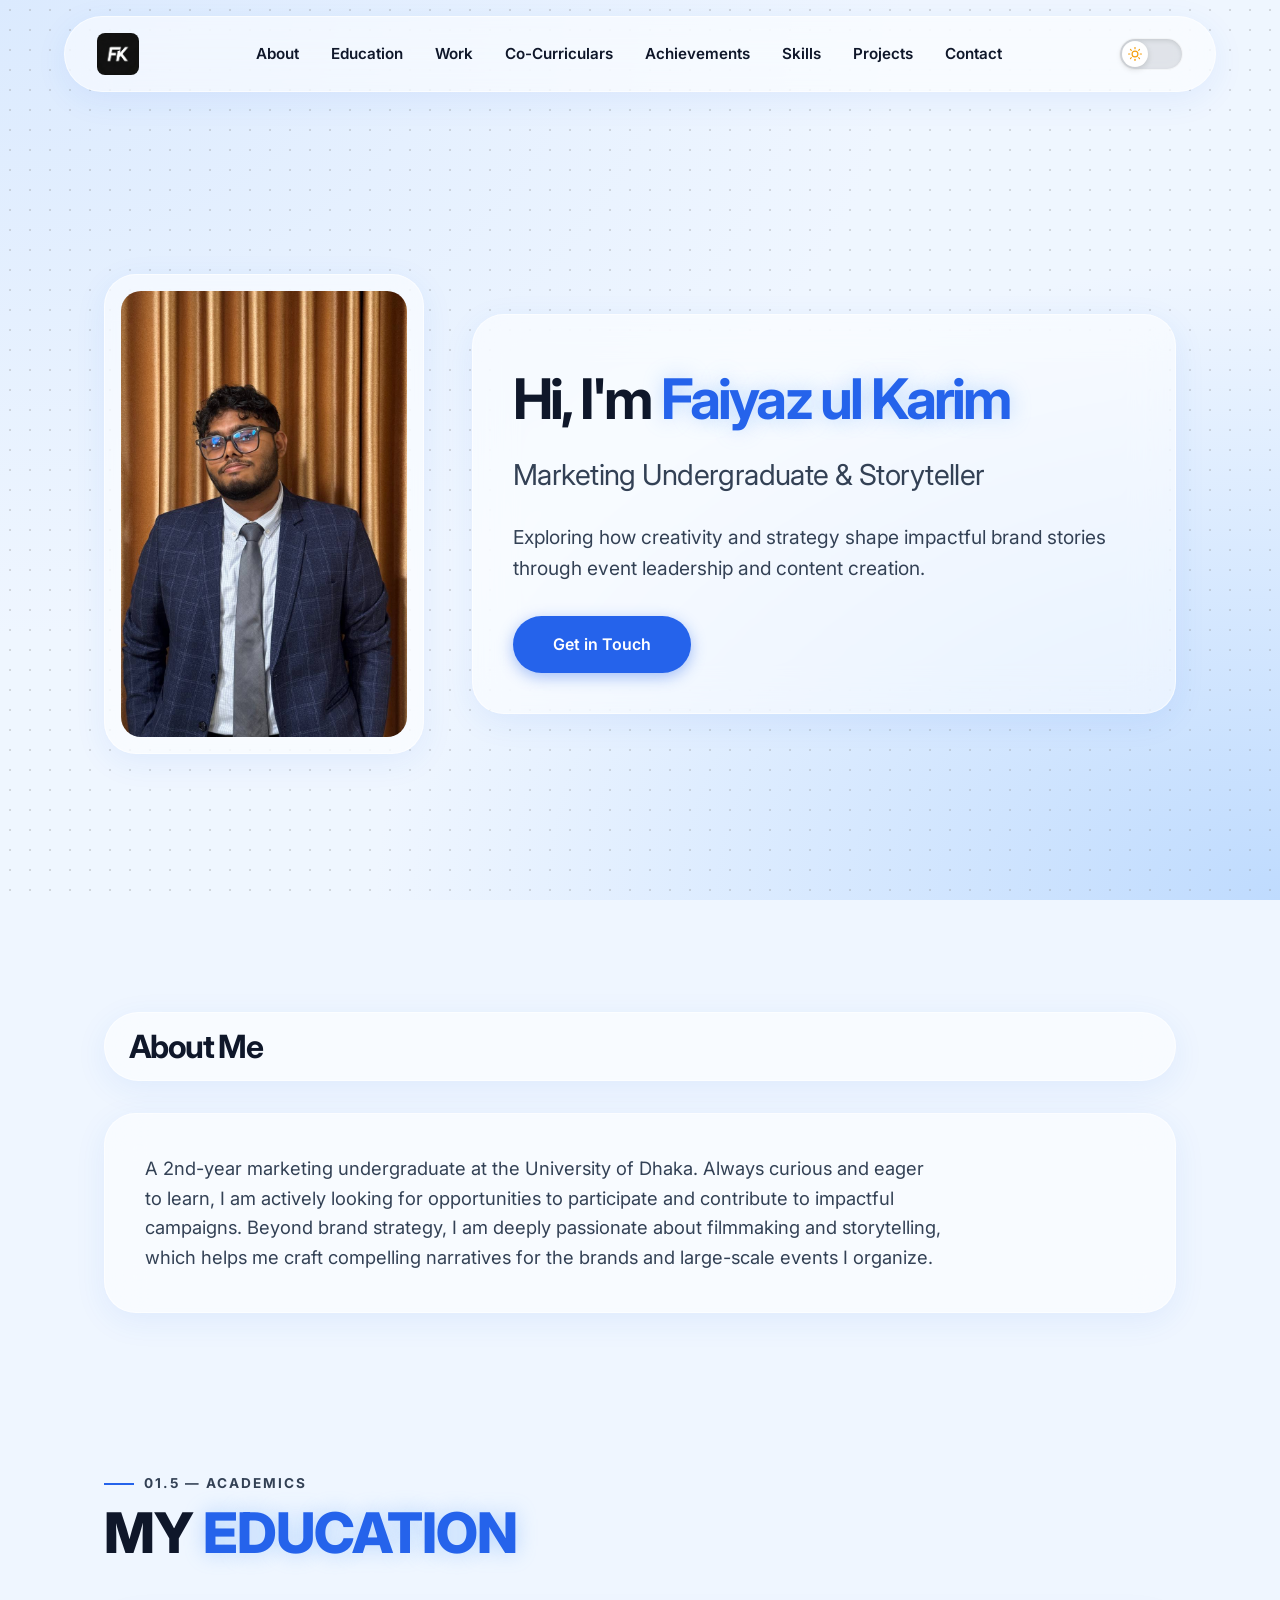
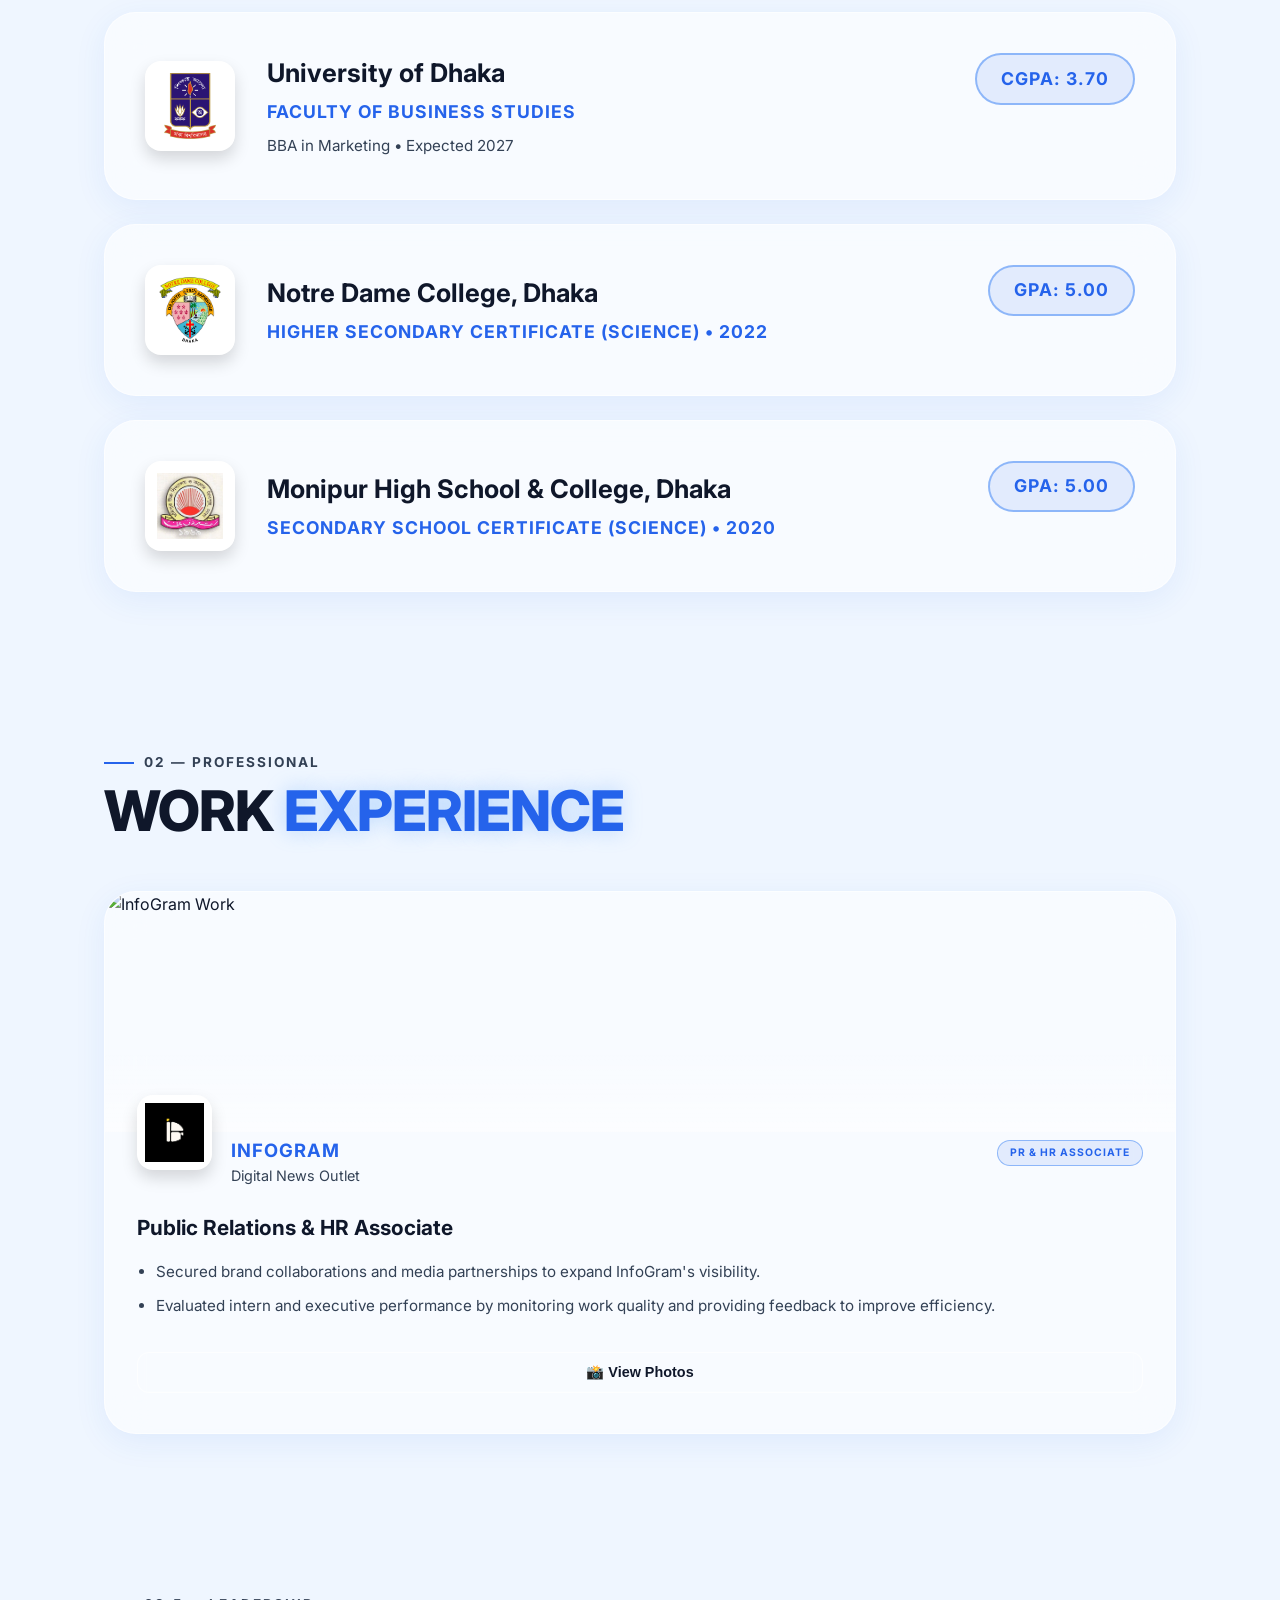
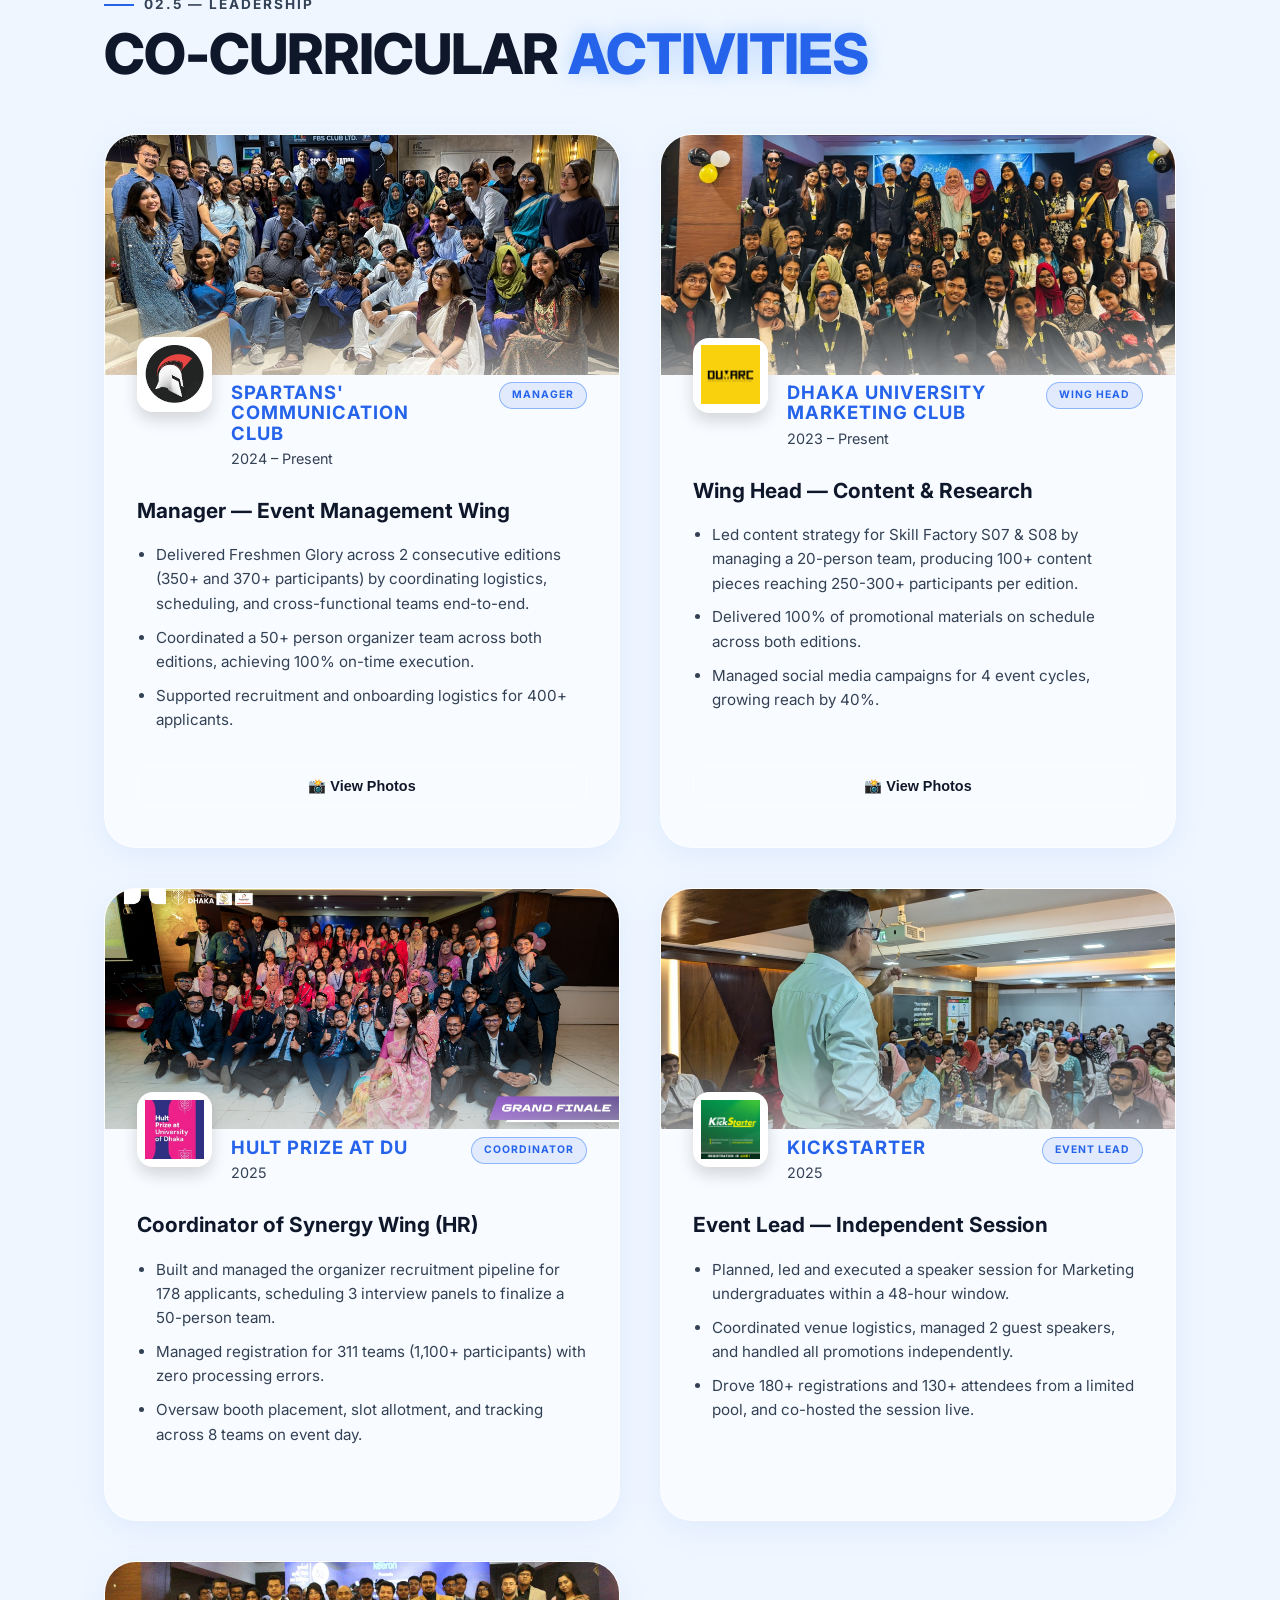
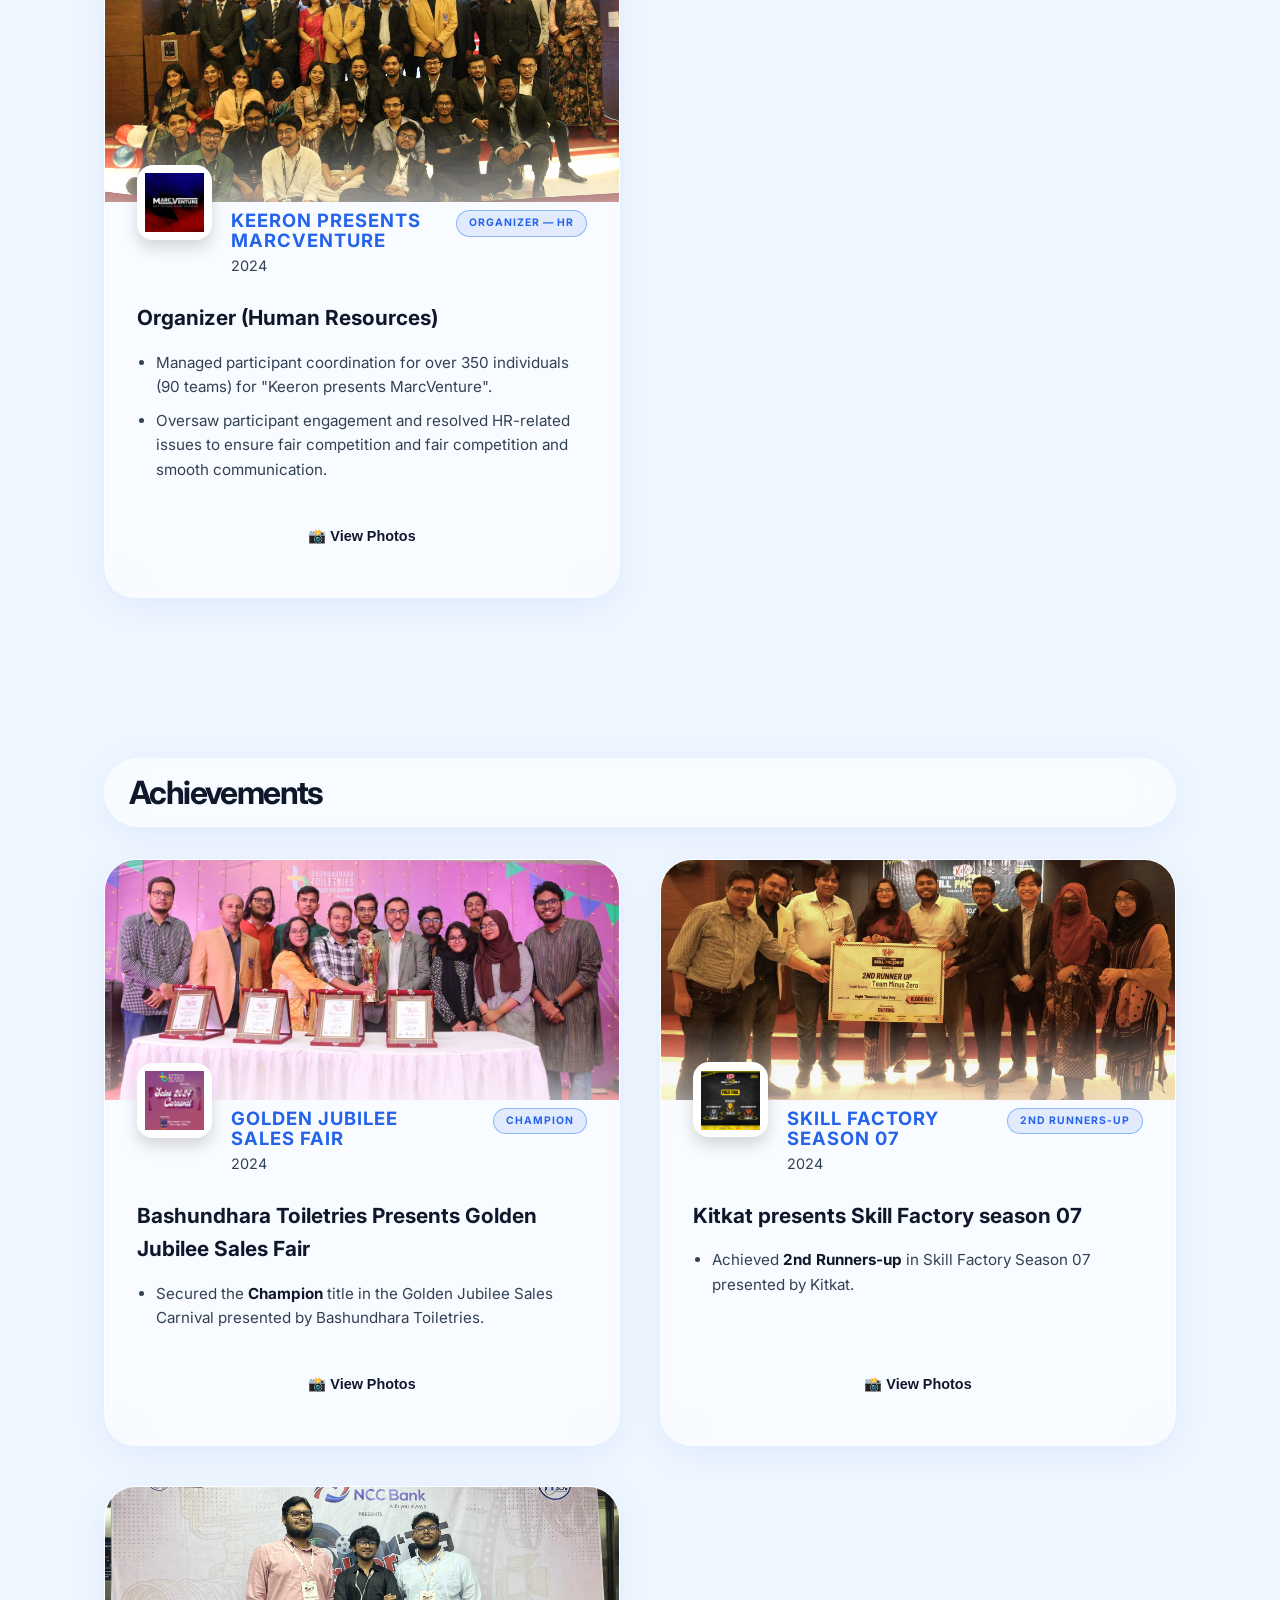
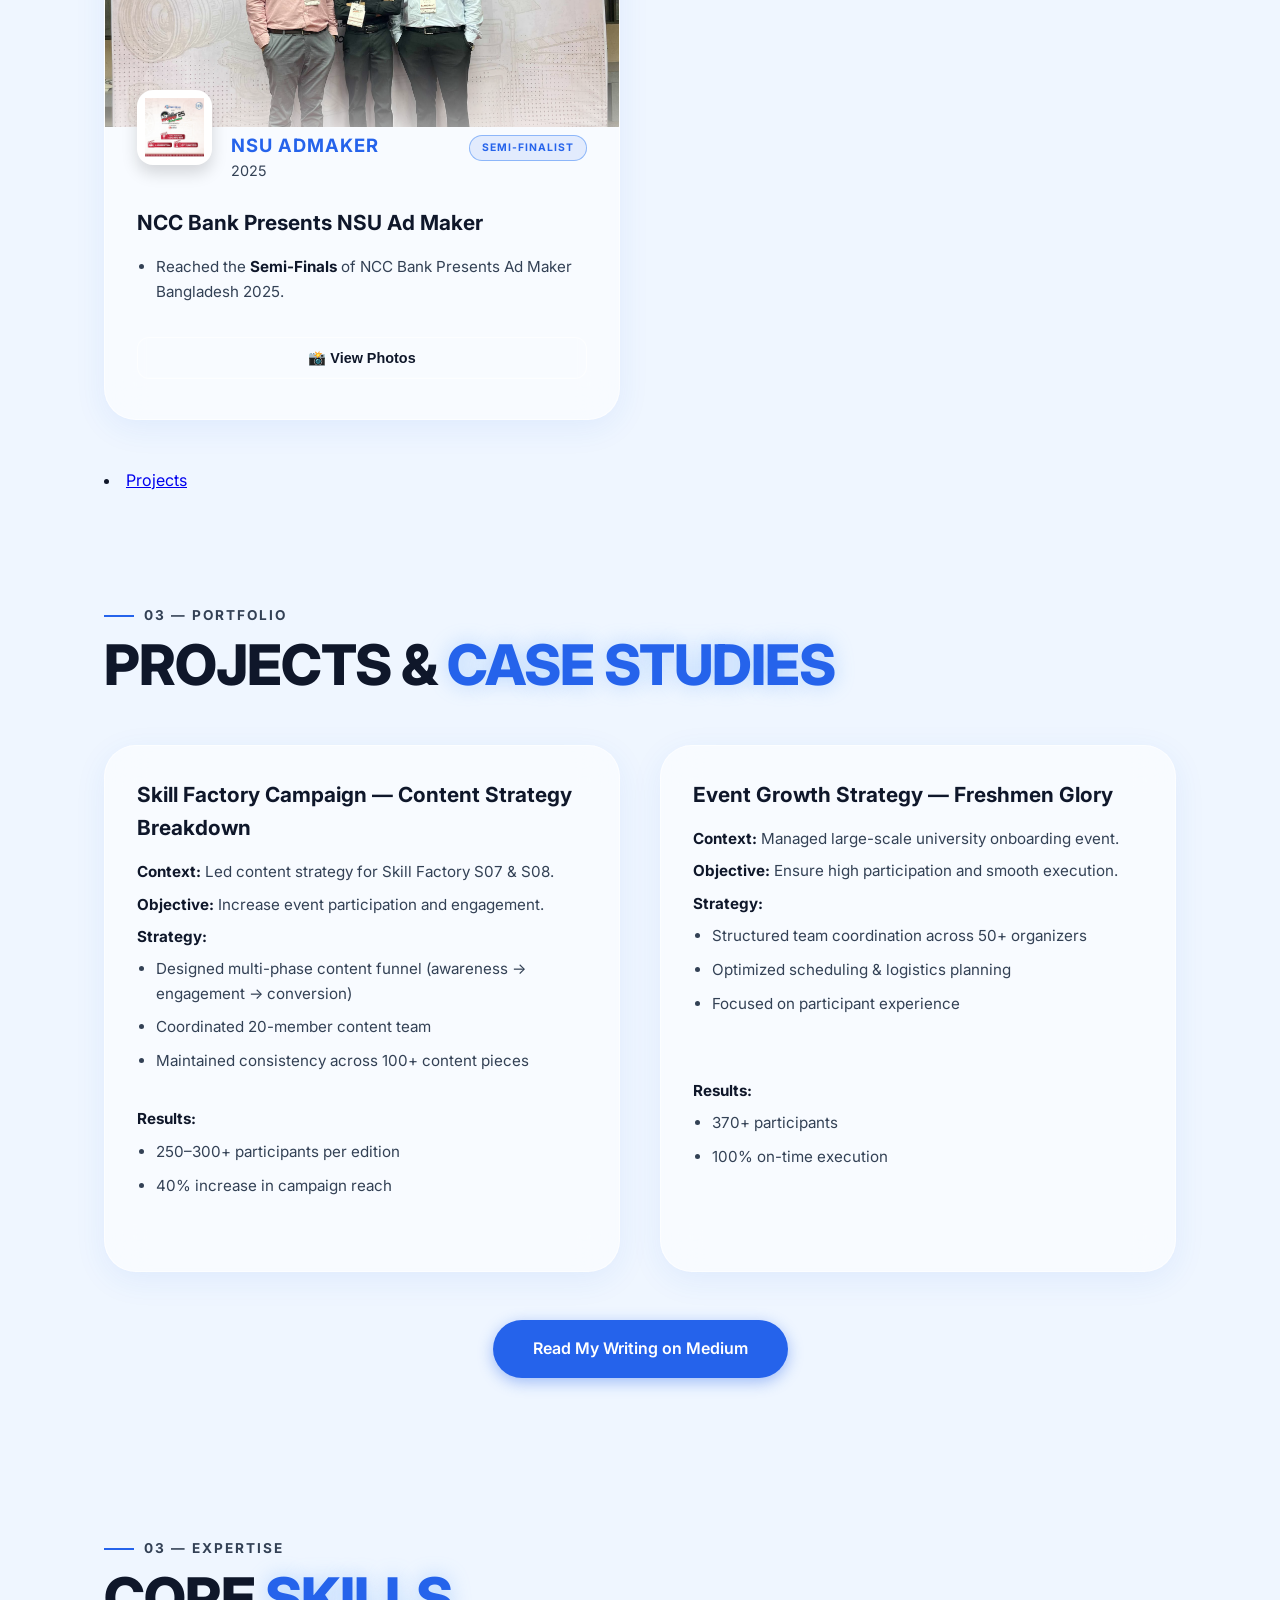
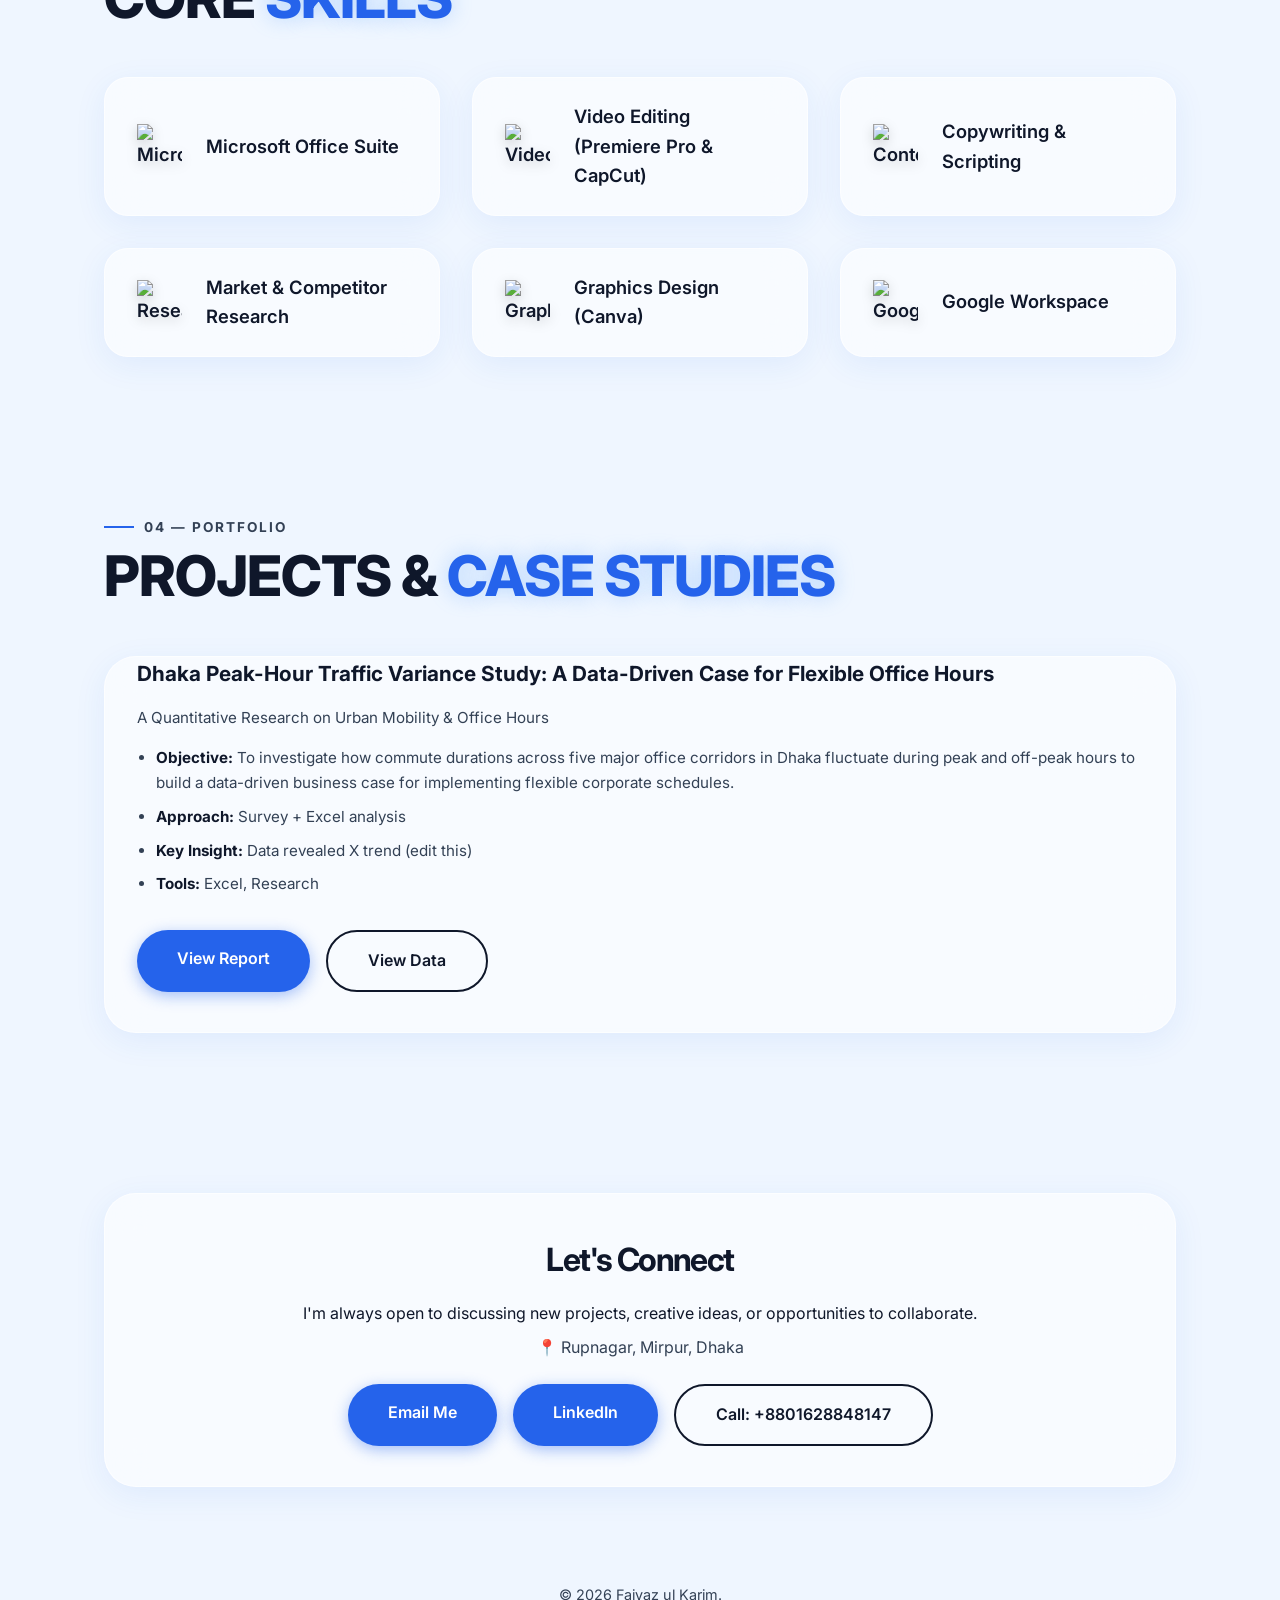
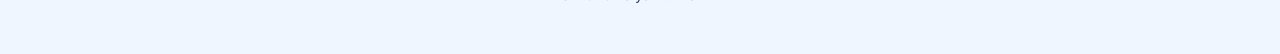
==== index.html @ 5092e0e4 "Update index.html" ====
<!DOCTYPE html>
<html lang="en" data-theme="dark">
<head>
    <meta charset="UTF-8">
    <meta name="viewport" content="width=device-width, initial-scale=1.0">
    <title>Faiyaz ul Karim | Portfolio</title>
    <link rel="icon" type="image/jpeg" href="fk-logo.jpg"> 
    <link href="https://fonts.googleapis.com/css2?family=Inter:wght@300;400;600;700&display=swap" rel="stylesheet">
    <link rel="stylesheet" href="style.css">
</head>
<body>
    <nav class="glass-nav">
        <div class="logo">
            <a href="#home"><img src="fk-logo.jpg" alt="FK Logo"></a>
        </div>
        <ul class="nav-links">
            <li><a href="#about">About</a></li>
            <li><a href="#education">Education</a></li>
            <li><a href="#work">Work</a></li>
            <li><a href="#experience">Co-Curriculars</a></li>
            <li><a href="#achievements">Achievements</a></li>
            <li><a href="#skills">Skills</a></li>
            <li><a href="#projects">Projects</a></li>
            <li><a href="#contact">Contact</a></li>
        </ul>
        <button id="theme-toggle" class="theme-toggle" aria-label="Toggle Theme">
            <div class="toggle-track">
                <div class="toggle-thumb">
                    <svg class="sun-icon" xmlns="http://www.w3.org/2000/svg" viewBox="0 0 24 24" fill="none" stroke="currentColor" stroke-width="2" stroke-linecap="round" stroke-linejoin="round">
                        <circle cx="12" cy="12" r="5"></circle>
                        <line x1="12" y1="1" x2="12" y2="3"></line>
                        <line x1="12" y1="21" x2="12" y2="23"></line>
                        <line x1="4.22" y1="4.22" x2="5.64" y2="5.64"></line>
                        <line x1="18.36" y1="18.36" x2="19.78" y2="19.78"></line>
                        <line x1="1" y1="12" x2="3" y2="12"></line>
                        <line x1="21" y1="12" x2="23" y2="12"></line>
                        <line x1="4.22" y1="19.78" x2="5.64" y2="18.36"></line>
                        <line x1="18.36" y1="5.64" x2="19.78" y2="4.22"></line>
                    </svg>
                    <svg class="moon-icon" xmlns="http://www.w3.org/2000/svg" viewBox="0 0 24 24" fill="none" stroke="currentColor" stroke-width="2" stroke-linecap="round" stroke-linejoin="round">
                        <path d="M21 12.79A9 9 0 1 1 11.21 3 7 7 0 0 0 21 12.79z"></path>
                    </svg>
                </div>
            </div>
        </button>
    </nav>

    <main>
        <section id="home" class="hero section">
            <div class="hero-content">
                <div class="profile-img-container glass-bubble">
                    <img src="Faiyaz ul Karim.jpg" alt="Faiyaz ul Karim" class="profile-img">
                </div>
                <div class="hero-text glass-bubble">
                    <h1>Hi, I'm <span class="highlight">Faiyaz ul Karim</span></h1>
                    <h2>Marketing Undergraduate & Storyteller</h2>
                    <p>Exploring how creativity and strategy shape impactful brand stories through event leadership and content creation.</p>
                    <a href="#contact" class="btn">Get in Touch</a>
                </div>
            </div>
        </section>

        <section id="about" class="section">
            <h2 class="section-title glass-bubble-title">About Me</h2>
            <div class="content-box glass-bubble">
                <p>A 2nd-year marketing undergraduate at the University of Dhaka. Always curious and eager to learn, I am actively looking for opportunities to participate and contribute to impactful campaigns. Beyond brand strategy, I am deeply passionate about filmmaking and storytelling, which helps me craft compelling narratives for the brands and large-scale events I organize.</p>
            </div>
        </section>

        <section id="education" class="section">
            <p class="section-subtitle">01.5 — Academics</p>
            <h2 class="main-heading">My <span class="highlight">Education</span></h2>
            
            <div style="display: flex; flex-direction: column; gap: 1.5rem;">
                
                <div class="glass-bubble" style="display: flex; align-items: center; gap: 2rem; flex-wrap: wrap; position: relative;">
                    <div class="exp-logo" style="width: 90px; height: 90px; padding: 12px;">
                        <img src="Dhaka_University_logo.svg.png" alt="University Icon">
                    </div>
                    <div style="flex-grow: 1;">
                        <h3 style="font-size: 1.6rem; color: var(--text-color); margin-bottom: 0.25rem;">University of Dhaka</h3>
                        <p style="color: var(--accent-color); font-weight: 700; font-size: 1.1rem; text-transform: uppercase; letter-spacing: 1px; margin-bottom: 0.5rem;">Faculty of Business Studies</p>
                        <p style="color: var(--text-secondary); font-size: 0.95rem;">BBA in Marketing &bull; Expected 2027</p>
                    </div>
                    <span class="exp-badge" style="position: static; margin: 0; align-self: flex-start; font-size: 1.1rem; padding: 0.6rem 1.5rem; border-width: 2px;">CGPA: 3.70</span>
                </div>

                <div class="glass-bubble" style="display: flex; align-items: center; gap: 2rem; flex-wrap: wrap; position: relative;">
                    <div class="exp-logo" style="width: 90px; height: 90px; padding: 12px;">
                        <img src="Notre_Dame_College,_Dhaka_Monogram.svg.png" alt="College Icon">
                    </div>
                    <div style="flex-grow: 1;">
                        <h3 style="font-size: 1.6rem; color: var(--text-color); margin-bottom: 0.25rem;">Notre Dame College, Dhaka</h3>
                        <p style="color: var(--accent-color); font-weight: 700; font-size: 1.1rem; text-transform: uppercase; letter-spacing: 1px; margin-bottom: 0px;">Higher Secondary Certificate (Science) &bull; 2022</p>
                    </div>
                    <span class="exp-badge" style="position: static; margin: 0; align-self: flex-start; font-size: 1.1rem; padding: 0.6rem 1.5rem; border-width: 2px;">GPA: 5.00</span>
                </div>

                <div class="glass-bubble" style="display: flex; align-items: center; gap: 2rem; flex-wrap: wrap; position: relative;">
                    <div class="exp-logo" style="width: 90px; height: 90px; padding: 12px;">
                        <img src="monipur logo.jpg" alt="School Icon">
                    </div>
                    <div style="flex-grow: 1;">
                        <h3 style="font-size: 1.6rem; color: var(--text-color); margin-bottom: 0.25rem;">Monipur High School & College, Dhaka</h3>
                        <p style="color: var(--accent-color); font-weight: 700; font-size: 1.1rem; text-transform: uppercase; letter-spacing: 1px; margin-bottom: 0px;">Secondary School Certificate (Science) &bull; 2020</p>
                    </div>
                    <span class="exp-badge" style="position: static; margin: 0; align-self: flex-start; font-size: 1.1rem; padding: 0.6rem 1.5rem; border-width: 2px;">GPA: 5.00</span>
                </div>
            </div>
        </section>

        <section id="work" class="section">
            <p class="section-subtitle">02 — Professional</p>
            <h2 class="main-heading">Work <span class="highlight">Experience</span></h2>
            
            <div class="exp-grid">
                <div class="exp-card glass-bubble">
                    <div class="exp-img-wrapper">
                        <img src="infogram event.jpg" alt="InfoGram Work">
                        <div class="exp-img-gradient"></div>
                    </div>
                    <div class="exp-content">
                        <div class="exp-header">
                            <div class="exp-logo">
                                <img src="infogram logo.jpg" alt="InfoGram Logo">
                            </div>
                            <div class="exp-header-info">
                                <span class="company">INFOGRAM</span>
                                <span class="date">Digital News Outlet</span>
                                <span class="exp-badge">PR & HR ASSOCIATE</span>
                            </div>
                        </div>
                        <h3 class="exp-title">Public Relations & HR Associate</h3>
                        <ul class="exp-details">
                            <li>Secured brand collaborations and media partnerships to expand InfoGram's visibility.</li>
                            <li>Evaluated intern and executive performance by monitoring work quality and providing feedback to improve efficiency.</li>
                        </ul>
                        <button class="btn-photos" data-photos='["infogram event.jpg"]'>
                            📸 View Photos
                        </button>
                    </div>
                </div>
            </div>
        </section>

        <section id="experience" class="section">
            <p class="section-subtitle">02.5 — Leadership</p>
            <h2 class="main-heading">Co-Curricular <span class="highlight">Activities</span></h2>
            
            <div class="exp-grid">
                
                <div class="exp-card glass-bubble">
                    <div class="exp-img-wrapper">
                        <img src="spartanss.jpg" alt="Spartans Event">
                        <div class="exp-img-gradient"></div>
                    </div>
                    <div class="exp-content">
                        <div class="exp-header">
                            <div class="exp-logo">
                                <img src="images.jpg" alt="SCC logo">
                            
                            </div>
                            <div class="exp-header-info">
                                <span class="company">Spartans' Communication Club</span>
                                <span class="date">2024 – Present</span>
                                <span class="exp-badge">MANAGER</span>
                            </div>
                        </div>
                        <h3 class="exp-title">Manager — Event Management Wing</h3>
                        <ul class="exp-details">
                            <li>Delivered Freshmen Glory across 2 consecutive editions (350+ and 370+ participants) by coordinating logistics, scheduling, and cross-functional teams end-to-end.</li>
                            <li>Coordinated a 50+ person organizer team across both editions, achieving 100% on-time execution.</li>
                            <li>Supported recruitment and onboarding logistics for 400+ applicants.</li>
                        </ul>
                        <button class="btn-photos" data-photos='["spartanss.jpg"]'>
                            📸 View Photos
                        </button>
                    </div>
                </div>

                <div class="exp-card glass-bubble">
                    <div class="exp-img-wrapper">
                        <img src="dumarc event.jpg" alt="DUMARC Event">
                        <div class="exp-img-gradient"></div>
                    </div>
                    <div class="exp-content">
                        <div class="exp-header">
                            <div class="exp-logo">
                                <img src="dumarc logo.jpg" alt="DUMARC Logo">
                            
                            </div>
                            <div class="exp-header-info">
                                <span class="company">Dhaka University Marketing Club</span>
                                <span class="date">2023 – Present</span>
                                <span class="exp-badge">WING HEAD</span>
                            </div>
                        </div>
                        <h3 class="exp-title">Wing Head — Content & Research</h3>
                        <ul class="exp-details">
                            <li>Led content strategy for Skill Factory S07 & S08 by managing a 20-person team, producing 100+ content pieces reaching 250-300+ participants per edition.</li>
                            <li>Delivered 100% of promotional materials on schedule across both editions.</li>
                            <li>Managed social media campaigns for 4 event cycles, growing reach by 40%.</li>
                        </ul>
                        <button class="btn-photos" data-photos='["dumarc event.jpg"]'>
                            📸 View Photos
                        </button>
                    </div>
                </div>

                <div class="exp-card glass-bubble">
                    <div class="exp-img-wrapper">
                        <img src="h1.jpg" alt="Hult Prize Event">
                        <div class="exp-img-gradient"></div>
                    </div>
                    <div class="exp-content">
                        <div class="exp-header">
                            <div class="exp-logo">
                                <img src="hult.jpg" alt="Hult Prize Logo">
                            </div>
                            <div class="exp-header-info">
                                <span class="company">HULT PRIZE AT DU</span>
                                <span class="date">2025</span>
                                <span class="exp-badge">COORDINATOR</span>
                            </div>
                        </div>
                        <h3 class="exp-title">Coordinator of Synergy Wing (HR)</h3>
                        <ul class="exp-details">
                            <li>Built and managed the organizer recruitment pipeline for 178 applicants, scheduling 3 interview panels to finalize a 50-person team.</li>
                            <li>Managed registration for 311 teams (1,100+ participants) with zero processing errors.</li>
                            <li>Oversaw booth placement, slot allotment, and tracking across 8 teams on event day.</li>
                        </ul>
                    </div>
                </div>

                <div class="exp-card glass-bubble">
                    <div class="exp-img-wrapper">
                        <img src="k2.jpg" alt="KickStarter Event">
                        <div class="exp-img-gradient"></div>
                    </div>
                    <div class="exp-content">
                        <div class="exp-header">
                            <div class="exp-logo">
                                <img src="kickstarter.jpg" alt="Event Logo">
                            </div>
                            <div class="exp-header-info">
                                <span class="company">KICKSTARTER</span>
                                <span class="date">2025</span>
                                <span class="exp-badge">EVENT LEAD</span>
                            </div>
                        </div>
                        <h3 class="exp-title">Event Lead — Independent Session</h3>
                        <ul class="exp-details">
                            <li>Planned, led and executed a speaker session for Marketing undergraduates within a 48-hour window.</li>
                            <li>Coordinated venue logistics, managed 2 guest speakers, and handled all promotions independently.</li>
                            <li>Drove 180+ registrations and 130+ attendees from a limited pool, and co-hosted the session live.</li>
                        </ul>
                    </div>
                </div>

                <div class="exp-card glass-bubble">
                    <div class="exp-img-wrapper">
                        <img src="marcventure event.jpg" alt="MarcVenture Event">
                        <div class="exp-img-gradient"></div>
                    </div>
                    <div class="exp-content">
                        <div class="exp-header">
                            <div class="exp-logo">
                                
                                <img src="marcventure.jpg" alt="Marc Venture Logo">
                            
                            </div>
                            <div class="exp-header-info">
                                <span class="company">Keeron Presents MarcVenture</span>
                                <span class="date">2024</span>
                                <span class="exp-badge">ORGANIZER — HR</span>
                            </div>
                        </div>
                        <h3 class="exp-title">Organizer (Human Resources)</h3>
                        <ul class="exp-details">
                            <li>Managed participant coordination for over 350 individuals (90 teams) for "Keeron presents MarcVenture".</li>
                            <li>Oversaw participant engagement and resolved HR-related issues to ensure fair competition and fair competition and smooth communication.</li>
                        </ul>
                        <button class="btn-photos" data-photos='["marcventure event.jpg"]'>
                            📸 View Photos
                        </button>
                    </div>
                </div>

            </div>
        </section>

        <section id="achievements" class="section">
            <h2 class="section-title glass-bubble-title">Achievements</h2>
            
            <div class="exp-grid">
                
                <div class="exp-card glass-bubble">
                    <div class="exp-img-wrapper">
                        <img src="s4.jpg" alt="Golden Jubilee Event">
                        <div class="exp-img-gradient"></div>
                    </div>
                    <div class="exp-content">
                        <div class="exp-header">
                            <div class="exp-logo">
                                <img src="sales fair logo.jpg" alt="Sales Fair Logo">
                            </div>
                            <div class="exp-header-info">
                                <span class="company">Golden Jubilee Sales Fair</span>
                                <span class="date">2024</span>
                                <span class="exp-badge">CHAMPION</span>
                            </div>
                        </div>
                        <h3 class="exp-title">Bashundhara Toiletries Presents Golden Jubilee Sales Fair</h3>
                        <ul class="exp-details">
                            <li>Secured the <strong>Champion</strong> title in the Golden Jubilee Sales Carnival presented by Bashundhara Toiletries.</li>
                        </ul>
                        <button class="btn-photos" data-photos='["s2.jpg", "s4.jpg", "s1.jpg", "s3.jpg", "s5.jpg", "s6.jpg"]'>
                            📸 View Photos
                        </button>
                    </div>
                </div>

                <div class="exp-card glass-bubble">
                    <div class="exp-img-wrapper">
                        <img src="sf2.jpg" alt="Skill Factory Event">
                        <div class="exp-img-gradient"></div>
                    </div>
                    <div class="exp-content">
                        <div class="exp-header">
                             <div class="exp-logo">
                                <img src="487875432_1169794088520412_281492346987943286_n.jpg" alt="Sales Fair Logo">
                            </div>
                            <div class="exp-header-info">
                                <span class="company">Skill Factory Season 07</span>
                                <span class="date">2024</span>
                                <span class="exp-badge">2ND RUNNERS-UP</span>
                            </div>
                        </div>
                        <h3 class="exp-title">Kitkat presents Skill Factory season 07</h3>
                        <ul class="exp-details">
                            <li>Achieved <strong>2nd Runners-up</strong> in Skill Factory Season 07 presented by Kitkat.</li>
                        </ul>
                        <button class="btn-photos" data-photos='["sf2.jpg", "sf1.jpg", "sf3.jpg", "sf5.jpg", "sf6.jpg"]'>
                            📸 View Photos
                        </button>
                    </div>
                </div>
                            
                <div class="exp-card glass-bubble">
                    <div class="exp-img-wrapper">
                        <img src="ad2.jpg" alt="Ad Maker Event">
                        <div class="exp-img-gradient"></div>
                    </div>
                    <div class="exp-content">
                        <div class="exp-header">
                            <div class="exp-logo">
                                <img src="ad.jpg" alt="Admaker logo">
                            </div>
                            <div class="exp-header-info">
                                <span class="company">NSU Admaker</span>
                                <span class="date">2025</span>
                                <span class="exp-badge">SEMI-FINALIST</span>
                            </div>
                        </div>
                        <h3 class="exp-title">NCC Bank Presents NSU Ad Maker</h3>
                        <ul class="exp-details">
                            <li>Reached the <strong>Semi-Finals</strong> of NCC Bank Presents Ad Maker Bangladesh 2025.</li>
                        </ul>
                        <button class="btn-photos" data-photos='["ad2.jpg", "ad1.jpg", "admaker.jpg"]'>
                            📸 View Photos
                        </button>
                    </div>
                </div>

            </div>
        </section>
        
<li><a href="#projects">Projects</a></li>
        <section id="projects" class="section">
    <p class="section-subtitle">03 — Portfolio</p>
    <h2 class="main-heading">Projects & <span class="highlight">Case Studies</span></h2>

    <div class="exp-grid">

        <!-- CASE STUDY 1 -->
        <div class="exp-card glass-bubble">
            <div class="exp-content" style="padding-top: 2rem;">
                <h3 class="exp-title">Skill Factory Campaign — Content Strategy Breakdown</h3>

                <p><strong>Context:</strong> Led content strategy for Skill Factory S07 & S08.</p>

                <p><strong>Objective:</strong> Increase event participation and engagement.</p>

                <p><strong>Strategy:</strong></p>
                <ul class="exp-details">
                    <li>Designed multi-phase content funnel (awareness → engagement → conversion)</li>
                    <li>Coordinated 20-member content team</li>
                    <li>Maintained consistency across 100+ content pieces</li>
                </ul>

                <p><strong>Results:</strong></p>
                <ul class="exp-details">
                    <li>250–300+ participants per edition</li>
                    <li>40% increase in campaign reach</li>
                </ul>
            </div>
        </div>

        <!-- CASE STUDY 2 -->
        <div class="exp-card glass-bubble">
            <div class="exp-content" style="padding-top: 2rem;">
                <h3 class="exp-title">Event Growth Strategy — Freshmen Glory</h3>

                <p><strong>Context:</strong> Managed large-scale university onboarding event.</p>

                <p><strong>Objective:</strong> Ensure high participation and smooth execution.</p>

                <p><strong>Strategy:</strong></p>
                <ul class="exp-details">
                    <li>Structured team coordination across 50+ organizers</li>
                    <li>Optimized scheduling & logistics planning</li>
                    <li>Focused on participant experience</li>
                </ul>

                <p><strong>Results:</strong></p>
                <ul class="exp-details">
                    <li>370+ participants</li>
                    <li>100% on-time execution</li>
                </ul>
            </div>
        </div>

    </div>

    <!-- MEDIUM LINK -->
    <div style="text-align:center; margin-top: 3rem;">
        <a href="https://medium.com/@yourusername" target="_blank" class="btn">
            Read My Writing on Medium
        </a>
    </div>
</section>
        
        <section id="skills" class="section">
            <p class="section-subtitle">03 — Expertise</p>
            <h2 class="main-heading">Core <span class="highlight">Skills</span></h2>
            
            <div class="skills-grid">
                <div class="skill-card glass-bubble">
                    <img src="https://cdn-icons-png.flaticon.com/512/732/732220.png" alt="Microsoft Office" class="skill-icon">
                    <span>Microsoft Office Suite</span>
                </div>
                <div class="skill-card glass-bubble">
                    <img src="https://cdn-icons-png.flaticon.com/512/3242/3242212.png" alt="Video Editing" class="skill-icon">
                    <span>Video Editing (Premiere Pro & CapCut)</span>
                </div>
                <div class="skill-card glass-bubble">
                    <img src="https://cdn-icons-png.flaticon.com/512/1005/1005141.png" alt="Content Writing" class="skill-icon">
                    <span>Copywriting & Scripting</span>
                </div>
                <div class="skill-card glass-bubble">
                    <img src="https://cdn-icons-png.flaticon.com/512/10435/10435165.png" alt="Research" class="skill-icon">
                    <span>Market & Competitor Research</span>
                </div>
                <div class="skill-card glass-bubble">
                    <img src="https://cdn-icons-png.flaticon.com/512/3159/3159310.png" alt="Graphics Design" class="skill-icon">
                    <span>Graphics Design (Canva)</span>
                </div>
                <div class="skill-card glass-bubble">
                    <img src="https://cdn-icons-png.flaticon.com/512/2991/2991148.png" alt="Google Workspace" class="skill-icon">
                    <span>Google Workspace</span>
                </div>
            </div>
        </section>
<section id="projects" class="section">
    <p class="section-subtitle">04 — Portfolio</p>
    <h2 class="main-heading">Projects & <span class="highlight">Case Studies</span></h2>

    <div class="exp-grid">

        <!-- CASE STUDY 1 -->
        <div class="exp-card glass-bubble">
            <div class="exp-content">
                <h3 class="exp-title">Dhaka Peak-Hour Traffic Variance Study: A Data-Driven Case for Flexible Office Hours</h3>

                <p style="margin-bottom: 1rem; color: var(--text-secondary);">
                    A Quantitative Research on Urban Mobility & Office Hours
                </p>

                <ul class="exp-details">
                    <li><strong>Objective:</strong> To investigate how commute durations across five major office corridors in Dhaka fluctuate during peak and off-peak hours to build a data-driven business case for implementing flexible corporate schedules.</li>
                    <li><strong>Approach:</strong> Survey + Excel analysis</li>
                    <li><strong>Key Insight:</strong> Data revealed X trend (edit this)</li>
                    <li><strong>Tools:</strong> Excel, Research</li>
                </ul>

                <div style="display: flex; gap: 1rem; flex-wrap: wrap;">
                    <a href="YOUR_GOOGLE_DRIVE_LINK" target="_blank" class="btn">View Report</a>
                    <a href="YOUR_EXCEL_LINK" target="_blank" class="btn outline">View Data</a>
                </div>
            </div>
        </div>

    </div>
</section>
        <section id="contact" class="section">
            <div class="glass-bubble text-center">
                <h2 class="section-title" style="margin-bottom: 1rem;">Let's Connect</h2>
                <p>I'm always open to discussing new projects, creative ideas, or opportunities to collaborate.</p>
                <p style="color: var(--text-secondary); margin-top: 0.5rem;">📍 Rupnagar, Mirpur, Dhaka</p>
                <div class="contact-links" style="margin-top: 1.5rem; display: flex; gap: 1rem; justify-content: center; flex-wrap: wrap;">
                    <a href="mailto:faiyazkarim77@gmail.com" class="btn">Email Me</a>
                    <a href="https://linkedin.com/in/faiyazulkarim" target="_blank" class="btn">LinkedIn</a>
                    <a href="tel:+8801628848147" class="btn outline">Call: +8801628848147</a>
                </div>
            </div>
        </section>
    </main>

    <div id="photo-modal" class="modal">
        <span class="modal-close">&times;</span>
        <div class="modal-content">
            <img id="modal-image" src="" alt="Gallery Image">
            <div class="modal-controls">
                <button id="modal-prev" class="modal-btn">&#10094; Prev</button>
                <button id="modal-next" class="modal-btn">Next &#10095;</button>
            </div>
        </div>
    </div>

    <footer>
        <p>&copy; 2026 Faiyaz ul Karim.</p>
    </footer>

    <script src="script.js"></script>
</body>
</html>
---- style.css ----
/* Blue-Coded Glassmorphism Variables */
:root {
    /* Light Mode: Icy Blue with soft gradients */
    --bg-gradient: radial-gradient(at 0% 0%, #dbeafe 0, transparent 50%), radial-gradient(at 100% 100%, #bfdbfe 0, transparent 50%);
    --bg-color: #eff6ff; 
    --text-color: #0f172a; 
    --text-secondary: #334155;
    --accent-color: #2563eb; /* Vibrant Royal Blue */
    
    /* Light Glass Effect Colors */
    --glass-bg: rgba(255, 255, 255, 0.55);
    --glass-border: rgba(255, 255, 255, 0.6);
    --glass-shadow: 0 8px 32px rgba(37, 99, 235, 0.08);

    /* --- NEW: Dynamic Component Backgrounds --- */
    --badge-bg: rgba(37, 99, 235, 0.1); /* Faint transparent blue for light mode */
}

[data-theme="dark"] {
    /* Dark Mode: Deep, solid true black */
    --bg-gradient: none; 
    --bg-color: #000000; 
    --text-color: #f8fafc;
    --text-secondary: #94a3b8;
    --accent-color: #60a5fa; /* Glowing Neon Blue */
    
    /* Dark Glass Effect Colors */
    --glass-bg: rgba(15, 23, 42, 0.45);
    --glass-border: rgba(96, 165, 250, 0.15); 
    --glass-shadow: 0 8px 32px rgba(0, 0, 0, 0.6);

    /* --- NEW: Dynamic Component Backgrounds --- */
    --badge-bg: rgba(15, 23, 42, 0.8); /* Dark slate for dark mode */
}

/* Global Reset & Typography */
* {
    margin: 0;
    padding: 0;
    box-sizing: border-box;
}

html {
    scroll-behavior: smooth;
}

body {
    font-family: '-apple-system', 'BlinkMacSystemFont', 'Inter', sans-serif;
    background-color: var(--bg-color);
    background-image: var(--bg-gradient);
    background-attachment: fixed;
    color: var(--text-color);
    line-height: 1.6;
    transition: background-color 0.4s ease, background-image 0.4s ease, color 0.4s ease;
    position: relative;
    z-index: 0;
}

/* --- THE TEXTURE OVERLAY (Subtle Dotted Grid) --- */
body::before {
    content: "";
    position: fixed;
    top: 0; 
    left: 0; 
    width: 100vw; 
    height: 100vh;
    background-image: radial-gradient(rgba(150, 150, 150, 0.4) 1px, transparent 1px);
    background-size: 20px 20px; 
    opacity: 0.8; 
    z-index: -1;
    pointer-events: none; 
}

/* --- THE iOS BUBBLE EFFECT (Glassmorphism) --- */
.glass-bubble {
    background: var(--glass-bg);
    backdrop-filter: blur(20px);
    -webkit-backdrop-filter: blur(20px);
    border: 1px solid var(--glass-border);
    border-radius: 32px; 
    box-shadow: var(--glass-shadow);
    padding: 2.5rem;
    transition: transform 0.4s cubic-bezier(0.34, 1.56, 0.64, 1), box-shadow 0.4s ease, border-color 0.4s ease;
}

.glass-bubble:hover {
    transform: translateY(-8px) scale(1.02);
    box-shadow: 0 15px 40px rgba(37, 99, 235, 0.15);
    border-color: var(--accent-color);
}

/* Navigation */
.glass-nav {
    position: fixed;
    top: 1rem;
    left: 5%;
    right: 5%;
    display: flex;
    justify-content: space-between;
    align-items: center;
    padding: 1rem 2rem;
    background: var(--glass-bg);
    backdrop-filter: blur(20px);
    -webkit-backdrop-filter: blur(20px);
    border: 1px solid var(--glass-border);
    border-radius: 100px; 
    z-index: 1000;
    box-shadow: var(--glass-shadow);
}

.logo {
    font-size: 1.5rem;
    font-weight: 700;
    color: var(--accent-color);
}

.nav-links {
    display: flex;
    list-style: none;
    gap: 2rem;
}

.nav-links a {
    text-decoration: none;
    color: var(--text-color);
    font-weight: 600;
    font-size: 0.95rem;
    display: inline-block; 
    transition: color 0.3s ease, transform 0.3s cubic-bezier(0.34, 1.56, 0.64, 1), text-shadow 0.3s ease;
}

.nav-links a:hover {
    color: var(--accent-color);
    transform: scale(1.15); 
    text-shadow: 0 0 12px var(--accent-color); 
}

/* --- NEW ANIMATED THEME TOGGLE --- */
.theme-toggle {
    background: transparent;
    border: none;
    cursor: pointer;
    padding: 0;
    display: flex;
    align-items: center;
    justify-content: center;
    outline: none;
    transition: transform 0.3s cubic-bezier(0.34, 1.56, 0.64, 1);
}

.theme-toggle:hover {
    transform: scale(1.05); /* Gentle scale instead of the old tilt */
}

/* The outer pill shape */
.toggle-track {
    width: 64px;
    height: 32px;
    background: rgba(15, 23, 42, 0.1);
    border: 1px solid var(--glass-border);
    border-radius: 30px;
    position: relative;
    box-shadow: inset 0 2px 4px rgba(0,0,0,0.1);
    transition: background 0.3s ease, border-color 0.3s ease;
}

[data-theme="dark"] .toggle-track {
    background: rgba(255, 255, 255, 0.05);
    border-color: rgba(96, 165, 250, 0.3);
    box-shadow: inset 0 2px 6px rgba(0,0,0,0.4);
}

/* The sliding circle inside */
.toggle-thumb {
    position: absolute;
    top: 2px;
    left: 2px;
    width: 26px;
    height: 26px;
    background: #ffffff;
    border-radius: 50%;
    display: flex;
    align-items: center;
    justify-content: center;
    /* This creates the smooth sliding motion! */
    transition: transform 0.4s cubic-bezier(0.34, 1.56, 0.64, 1), background 0.3s ease;
    box-shadow: 0 2px 6px rgba(0,0,0,0.15);
}

/* Slide it to the right in Dark Mode */
[data-theme="dark"] .toggle-thumb {
    transform: translateX(32px); 
    background: #0f172a; 
    box-shadow: 0 2px 8px rgba(0,0,0,0.5);
}

/* Icon base styles */
.sun-icon, .moon-icon {
    width: 14px;
    height: 14px;
    position: absolute;
    transition: opacity 0.3s ease, transform 0.5s cubic-bezier(0.34, 1.56, 0.64, 1);
}

/* Sun active state (Light Mode) */
.sun-icon {
    color: #f59e0b; /* Warm amber color */
    opacity: 1;
    transform: rotate(0deg);
}

/* Sun hidden state (Dark Mode) */
[data-theme="dark"] .sun-icon {
    opacity: 0;
    transform: rotate(-90deg); /* Spins out as it fades */
}

/* Moon hidden state (Light Mode) */
.moon-icon {
    color: #60a5fa; /* Glowing neon blue */
    opacity: 0;
    transform: rotate(90deg); /* Spins out as it fades */
}

/* Moon active state (Dark Mode) */
[data-theme="dark"] .moon-icon {
    opacity: 1;
    transform: rotate(0deg);
}

/* Layout & Sections */
main {
    padding: 0 5%;
    max-width: 1200px;
    margin: 0 auto;
}

.section {
    padding: 7rem 0 3rem 0;
    min-height: auto;
    display: flex;
    flex-direction: column;
    justify-content: center;
}

.section-title {
    font-size: 2rem;
    margin-bottom: 2rem;
    color: var(--text-color);
    font-weight: 700;
    letter-spacing: -0.05em;
}

.glass-bubble-title {
    display: inline-block;
    padding: 0.5rem 1.5rem;
    background: var(--glass-bg);
    backdrop-filter: blur(20px);
    -webkit-backdrop-filter: blur(20px);
    border: 1px solid var(--glass-border);
    border-radius: 100px;
    box-shadow: var(--glass-shadow);
}

/* Hero Section */
.hero {
    min-height: 100vh;
}

.hero-content {
    display: flex;
    align-items: center;
    gap: 3rem;
    margin-top: 4rem;
}

.profile-img-container {
    flex-shrink: 0;
    width: 320px;
    height: 480px; 
    padding: 1rem;
    border-radius: 32px !important; 
    display: flex;
    justify-content: center;
    align-items: center;
}

.profile-img {
    width: 100%;
    height: 100%;
    object-fit: cover;
    border-radius: 20px; 
}

.hero-text {
    flex-grow: 1;
}

.hero h1 {
    font-size: 3.5rem;
    margin-bottom: 0.5rem;
    letter-spacing: -0.05em;
}

.highlight {
    color: var(--accent-color);
    text-shadow: 0 0 20px rgba(96, 165, 250, 0.4); 
}

.hero h2 {
    font-size: 1.8rem;
    color: var(--text-secondary);
    font-weight: 400;
    margin-bottom: 1.5rem;
    letter-spacing: -0.02em;
}

.hero p {
    font-size: 1.2rem;
    color: var(--text-secondary);
    max-width: 600px;
    margin-bottom: 2rem;
}

/* Buttons */
.btn {
    display: inline-block;
    padding: 1rem 2.5rem;
    background-color: var(--accent-color);
    color: #ffffff;
    text-decoration: none;
    border-radius: 100px; 
    font-weight: 600;
    transition: transform 0.3s cubic-bezier(0.34, 1.56, 0.64, 1), background-color 0.2s, box-shadow 0.2s;
    border: none;
    box-shadow: 0 4px 15px rgba(37, 99, 235, 0.4); 
}

.btn:hover {
    transform: scale(1.08);
    background-color: #1d4ed8;
    box-shadow: 0 8px 25px rgba(37, 99, 235, 0.6);
}

.btn.outline {
    background-color: transparent;
    color: var(--text-color);
    border: 2px solid var(--text-color);
    box-shadow: none;
}

.btn.outline:hover {
    border-color: var(--accent-color);
    color: var(--accent-color);
    background: transparent;
    box-shadow: 0 0 15px rgba(37, 99, 235, 0.2);
}

.content-box p {
    font-size: 1.15rem;
    color: var(--text-secondary);
    max-width: 800px;
}

/* --- EXPERIENCE CARDS & PHOTO GALLERY --- */
.section-subtitle {
    font-size: 0.85rem;
    font-weight: 700;
    letter-spacing: 2px;
    color: var(--text-secondary);
    text-transform: uppercase;
    margin-bottom: 0.5rem;
    display: flex;
    align-items: center;
    gap: 10px;
}

.section-subtitle::before {
    content: "";
    display: block;
    width: 30px;
    height: 2px;
    background-color: var(--accent-color);
}

.main-heading {
    font-size: 3.5rem;
    font-weight: 800;
    text-transform: uppercase;
    margin-bottom: 3rem;
    line-height: 1.1;
    letter-spacing: -1px;
    color: var(--text-color);
}

.exp-grid {
    display: grid;
    grid-template-columns: repeat(auto-fit, minmax(350px, 1fr));
    gap: 2.5rem;
}

.exp-card {
    display: flex;
    flex-direction: column;
    padding: 0; 
    overflow: hidden;
}

.exp-img-wrapper {
    position: relative;
    height: 240px;
    width: 100%;
}

.exp-img-wrapper img {
    width: 100%;
    height: 100%;
    object-fit: cover;
}

/* Clean fade, no blur */
.exp-img-gradient {
    position: absolute;
    bottom: 0;
    left: 0;
    width: 100%;
    height: 80px; 
    background: linear-gradient(to bottom, transparent 0%, var(--glass-bg) 100%);
}

.exp-content {
    padding: 0 2rem 2.5rem 2rem;
    flex-grow: 1;
    display: flex;
    flex-direction: column;
    position: relative;
}

/* Aligns everything to the top of the row to control exactly where things sit */
.exp-header {
    position: relative; /* This acts as the anchor for the badge */
    display: flex;
    align-items: flex-start; 
    width: 100%;
    margin-top: -37.5px; 
    z-index: 2;
    margin-bottom: 1.5rem;
    gap: 1.2rem;
}

.exp-logo {
    width: 75px;
    height: 75px;
    background-color: #ffffff; 
    border-radius: 16px;
    padding: 8px;
    box-shadow: 0 8px 16px rgba(0,0,0,0.15);
    flex-shrink: 0;
}

.exp-logo img {
    width: 100%;
    height: 100%;
    object-fit: contain;
}

/* Pushes the text completely DOWN and OFF the image */
.exp-header-info {
    display: flex;
    flex-direction: column;
    justify-content: center;
    gap: 4px;
    margin-top: 45px; /* 45px pushes it safely below the 37.5px image line */
    padding-right: 130px; /* Prevents text from overlapping the absolute badge */
}

.exp-header-info .company {
    font-weight: 700;
    font-size: 1.15rem;
    color: var(--accent-color);
    text-transform: uppercase;
    letter-spacing: 1px;
    line-height: 1.1;
}

.exp-header-info .date {
    font-size: 0.9rem;
    color: var(--text-secondary);
}

/* Smaller badge, pinned perfectly to the top right */
.exp-badge {
    position: absolute; 
    right: 0;           
    top: 45px;             
    margin: 0;          
    padding: 0.25rem 0.75rem; 
    border: 1px solid rgba(59, 130, 246, 0.5); 
    color: var(--accent-color);
    border-radius: 100px;
    font-size: 0.65rem; 
    font-weight: 700;
    text-transform: uppercase;
    letter-spacing: 1px;
    background: var(--badge-bg); /* This now swaps automatically based on the theme! */
    white-space: nowrap; 
}

.exp-title {
    font-size: 1.3rem;
    font-weight: 700;
    margin-bottom: 1rem;
    color: var(--text-color);
}

.exp-details {
    list-style-position: outside;
    margin-left: 1.2rem;
    margin-bottom: 1.5rem;
    color: var(--text-secondary);
    font-size: 0.95rem;
    flex-grow: 1;
}

.exp-details li { margin-bottom: 0.6rem; }
.exp-details li strong { color: var(--text-color); }

.btn-photos {
    background: transparent;
    border: 1px solid var(--glass-border);
    color: var(--text-color);
    padding: 0.7rem;
    border-radius: 12px;
    font-weight: 600;
    font-size: 0.9rem;
    cursor: pointer;
    transition: all 0.3s ease;
    text-align: center;
    width: 100%;
    background-color: rgba(255,255,255,0.05);
}

.btn-photos:hover {
    background-color: var(--accent-color);
    color: #fff;
    border-color: var(--accent-color);
    transform: translateY(-2px);
}

/* --- LIGHTBOX MODAL STYLES --- */
.modal {
    display: none; 
    position: fixed;
    z-index: 9999;
    left: 0;
    top: 0;
    width: 100%;
    height: 100%;
    background-color: rgba(0, 0, 0, 0.9);
    backdrop-filter: blur(10px);
    justify-content: center;
    align-items: center;
    flex-direction: column;
}

.modal-content {
    position: relative;
    max-width: 90vw;
    max-height: 80vh;
    display: flex;
    flex-direction: column;
    align-items: center;
}

#modal-image {
    max-width: 100%;
    max-height: 70vh;
    border-radius: 16px;
    box-shadow: 0 10px 40px rgba(0,0,0,0.5);
    margin-bottom: 1.5rem;
    border: 1px solid rgba(255,255,255,0.1);
}

.modal-controls {
    display: flex;
    gap: 1rem;
}

.modal-btn {
    background: rgba(255, 255, 255, 0.1);
    color: white;
    border: 1px solid rgba(255,255,255,0.2);
    padding: 0.8rem 1.5rem;
    border-radius: 100px;
    cursor: pointer;
    font-size: 1rem;
    transition: background 0.3s;
}

.modal-btn:hover { background: rgba(255, 255, 255, 0.3); }

.modal-close {
    position: absolute;
    top: 30px;
    right: 40px;
    color: white;
    font-size: 40px;
    font-weight: bold;
    cursor: pointer;
    transition: 0.3s;
}

.modal-close:hover { color: var(--accent-color); }


/* --- SKILLS ICONS STYLING --- */
.skills-grid {
    display: grid;
    grid-template-columns: repeat(auto-fit, minmax(300px, 1fr));
    gap: 2rem;
}

.skill-card {
    display: flex; 
    align-items: center;
    justify-content: flex-start; 
    gap: 1.5rem; 
    font-weight: 600;
    font-size: 1.15rem;
    padding: 1.5rem 2rem;
    border-radius: 24px;
    text-align: left; 
}

.skill-icon {
    width: 45px;
    height: 45px;
    object-fit: contain;
    filter: drop-shadow(0 4px 6px rgba(0, 0, 0, 0.15)); 
    transition: transform 0.3s ease;
}

.skill-card:hover .skill-icon {
    transform: scale(1.1) translateY(-3px);
}

.text-center { text-align: center; }

footer {
    text-align: center;
    padding: 3rem;
    color: var(--text-secondary);
    font-size: 0.9rem;
}

@media (max-width: 900px) {
    .hero-content { flex-direction: column; text-align: center; }
    .hero-content .btn { margin: 0 auto; }
    .profile-img-container { width: 250px; height: 350px; }
    .hero h1 { font-size: 2.5rem; }
    .hero h2 { font-size: 1.5rem; }
    .nav-links { display: none; }
    .glass-nav { border-radius: 20px; }
    .main-heading { font-size: 2.5rem; }
    
    /* Make the header stack neatly on smaller mobile screens */
    .exp-header { flex-wrap: wrap; }
    .exp-header-info { padding-right: 0; }
    .exp-badge { margin-left: 0; margin-top: 10px; }
    /* Mobile adjustments */
    .exp-header { flex-wrap: wrap; }
    .exp-badge { 
        position: relative; /* Resets positioning for mobile */
        top: auto; 
        right: auto; 
        margin-top: 10px; 
    }
}
/* --- FIX: Force the nav logo to stay small --- */
.logo {
    display: flex;
    align-items: center;
    padding: 0;
    margin: 0;
}

.logo img, .logo a img {
    width: 42px !important;
    height: 42px !important;
    object-fit: cover !important;
    border-radius: 8px;
    display: block;
    transition: transform 0.3s ease, box-shadow 0.3s ease;
}

.logo img:hover, .logo a img:hover {
    transform: scale(1.1) rotate(-5deg);
    box-shadow: 0 4px 12px rgba(96, 165, 250, 0.4);
}
/* --- PROJECTS SECTION IMPROVEMENT --- */
#projects .exp-content p {
    font-size: 0.95rem;
    color: var(--text-secondary);
    margin-bottom: 0.5rem;
}

#projects .exp-title {
    margin-bottom: 1rem;
}

#projects strong {
    color: var(--text-color);
}
#projects .exp-card {
    min-height: 300px;
}
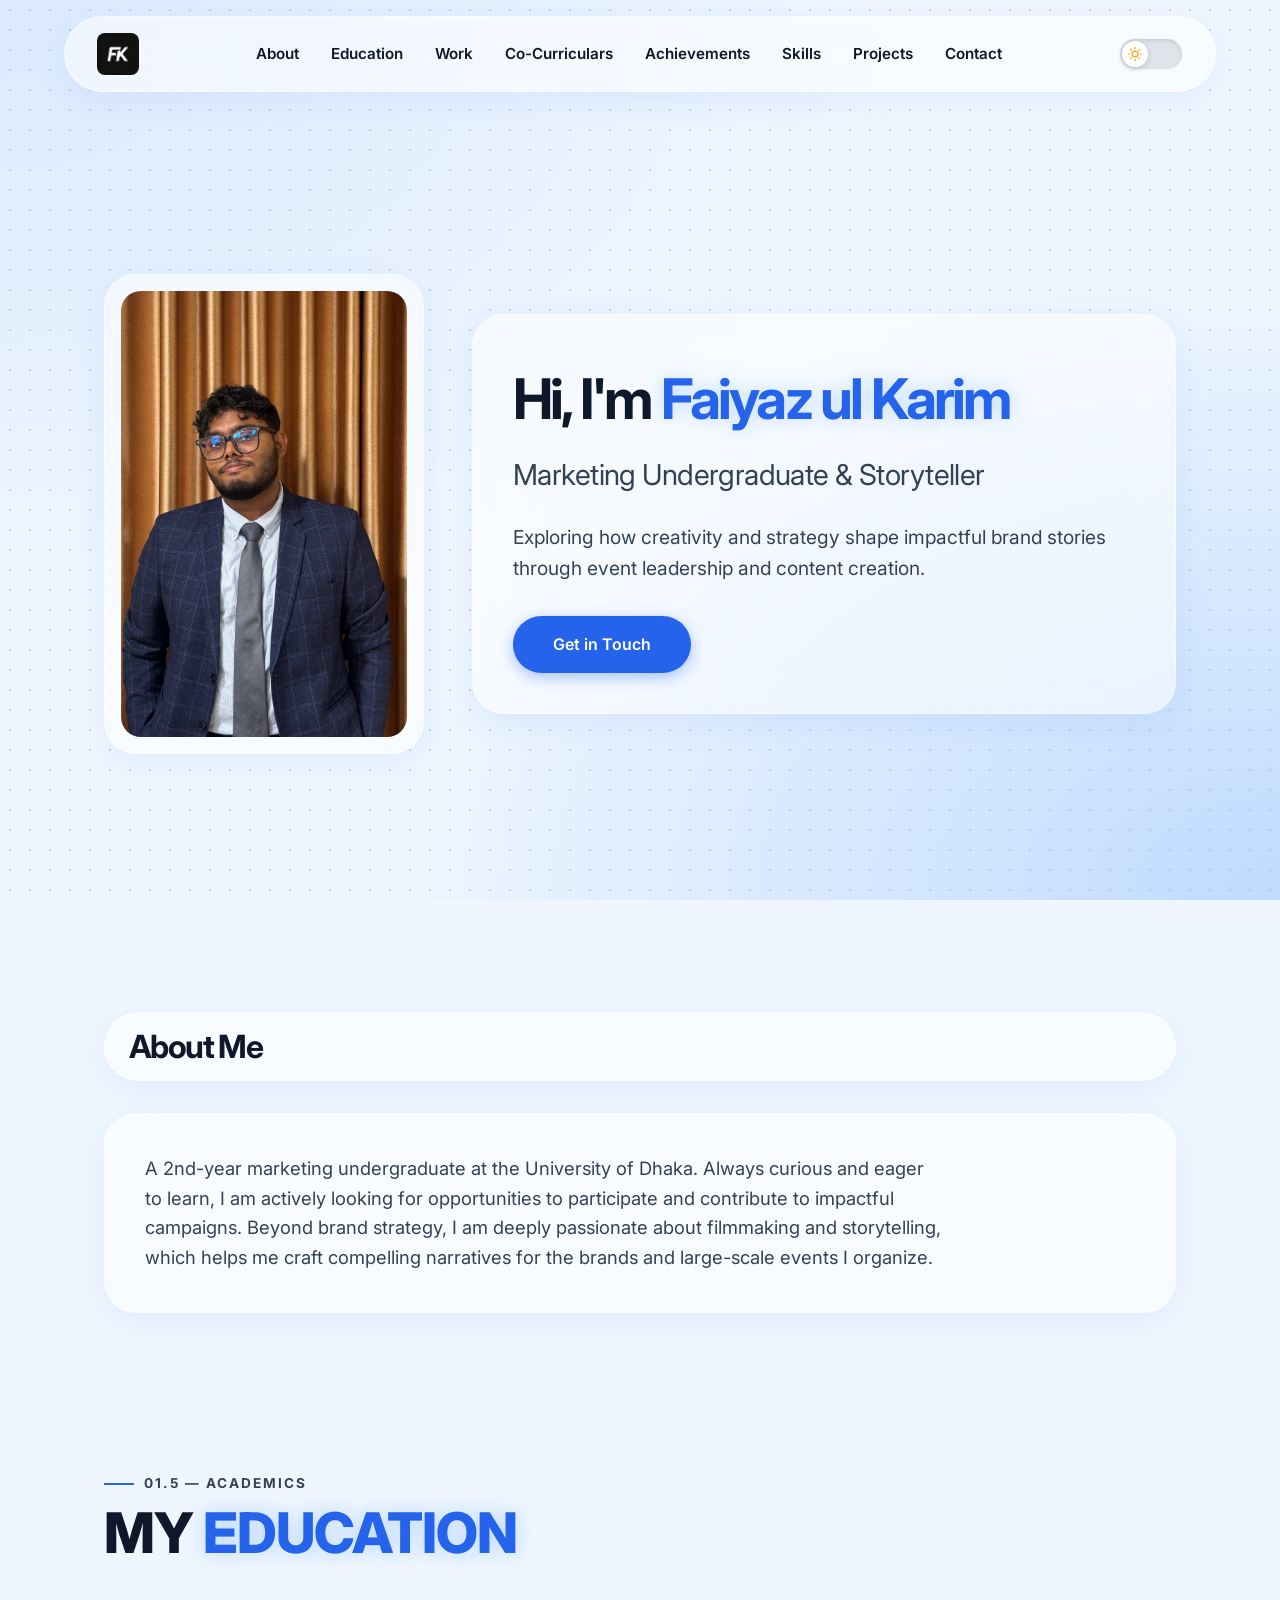
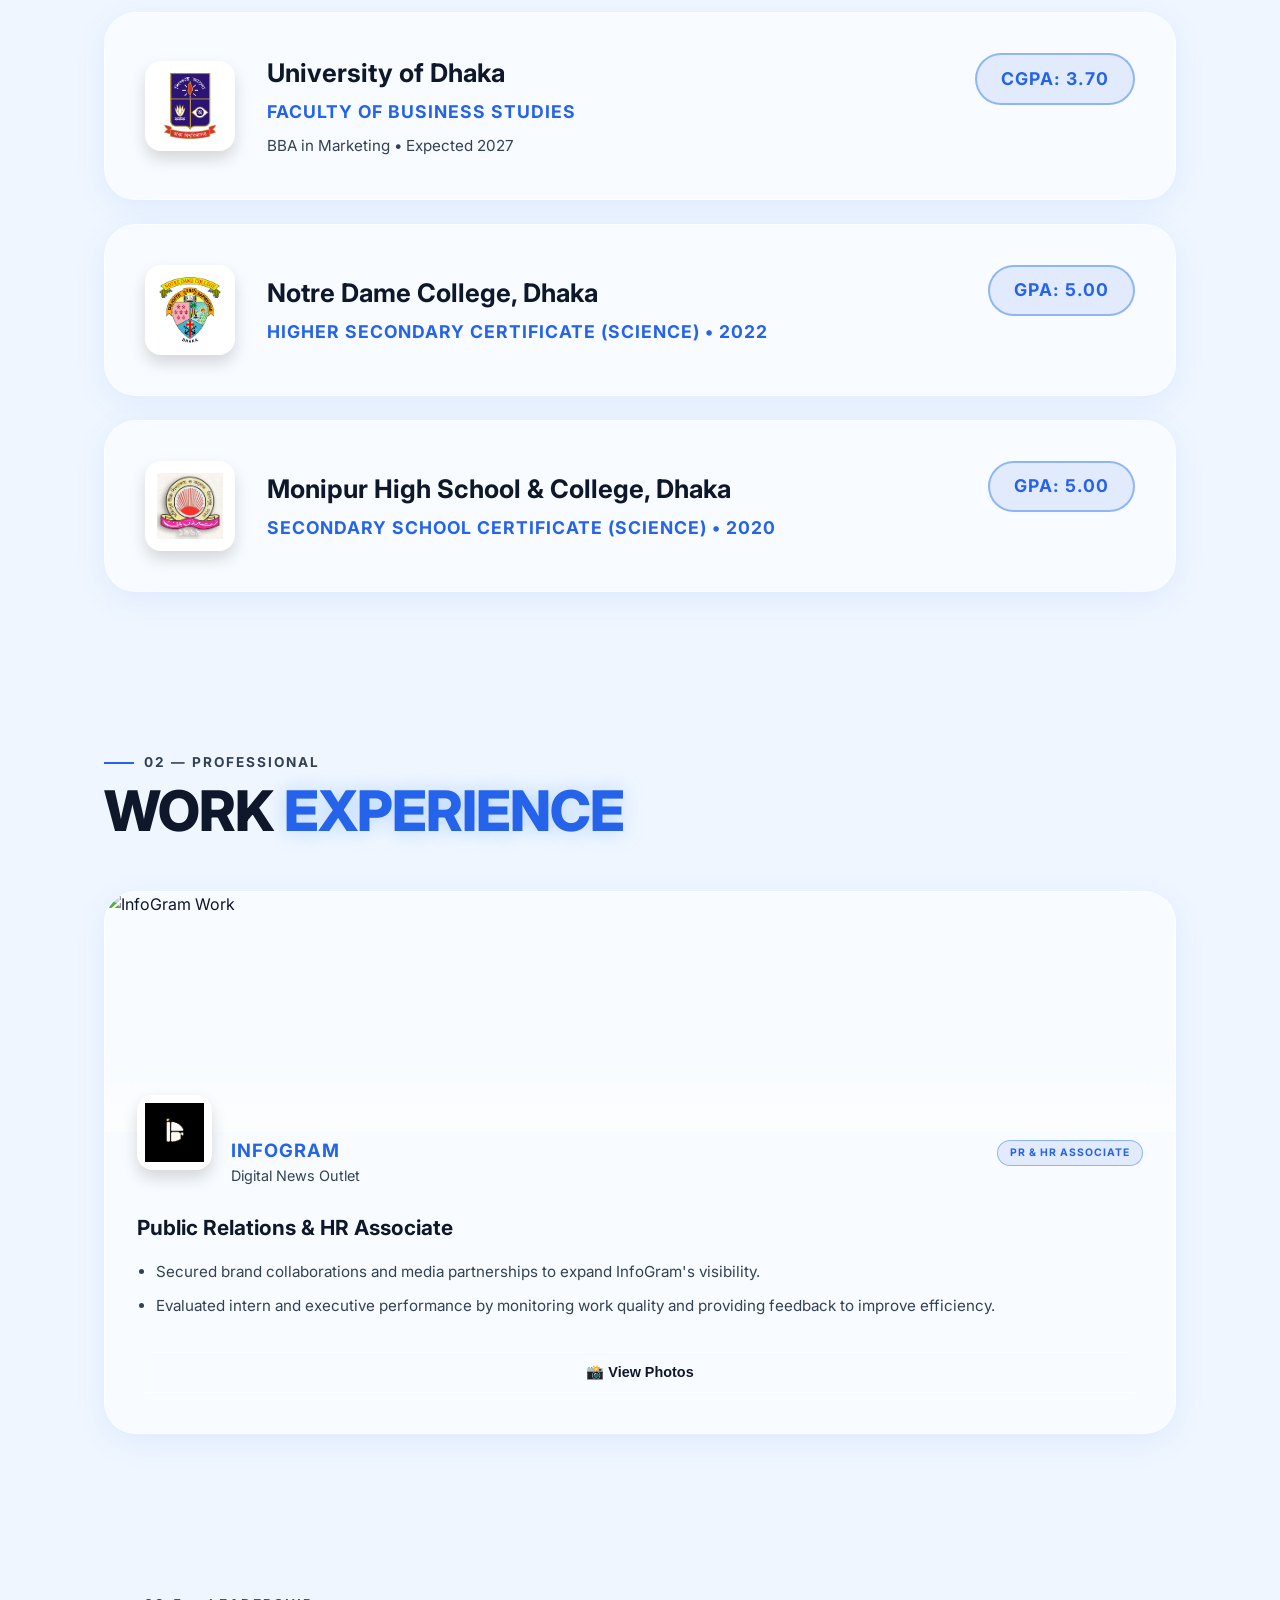
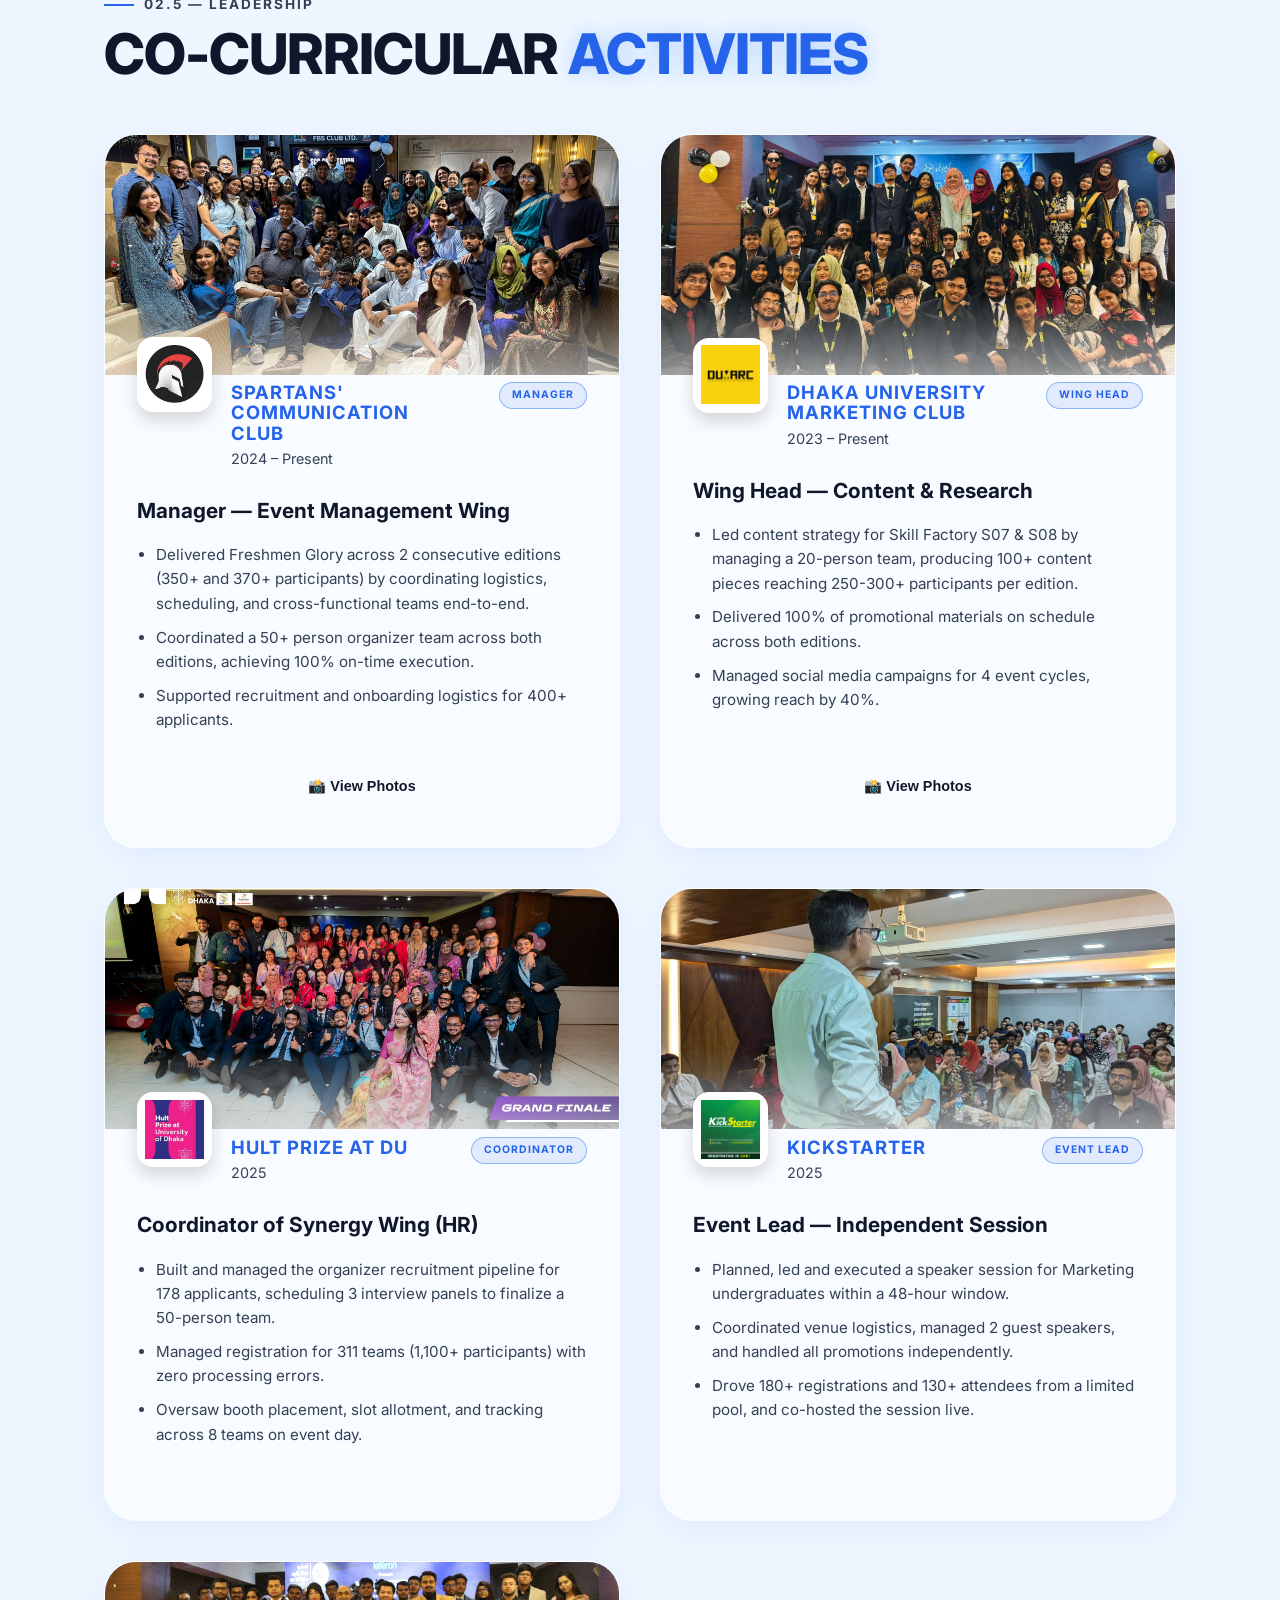
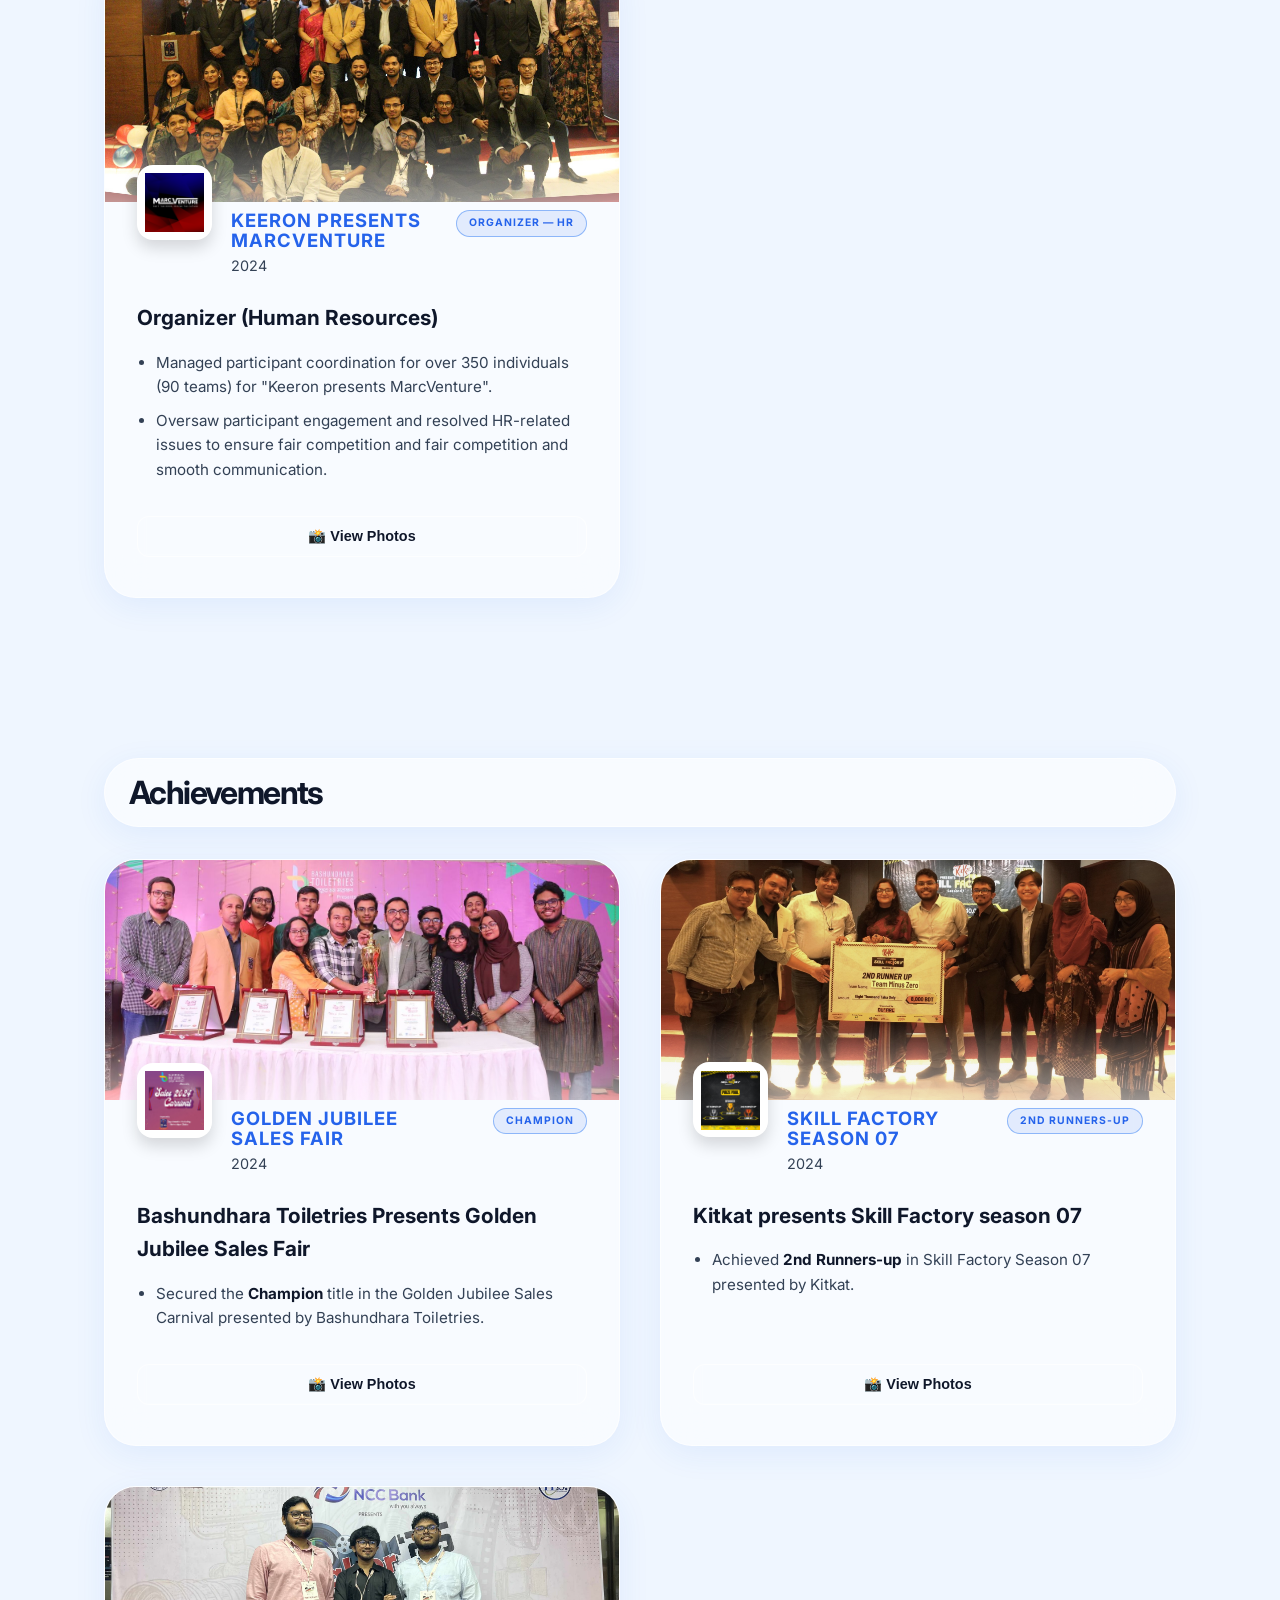
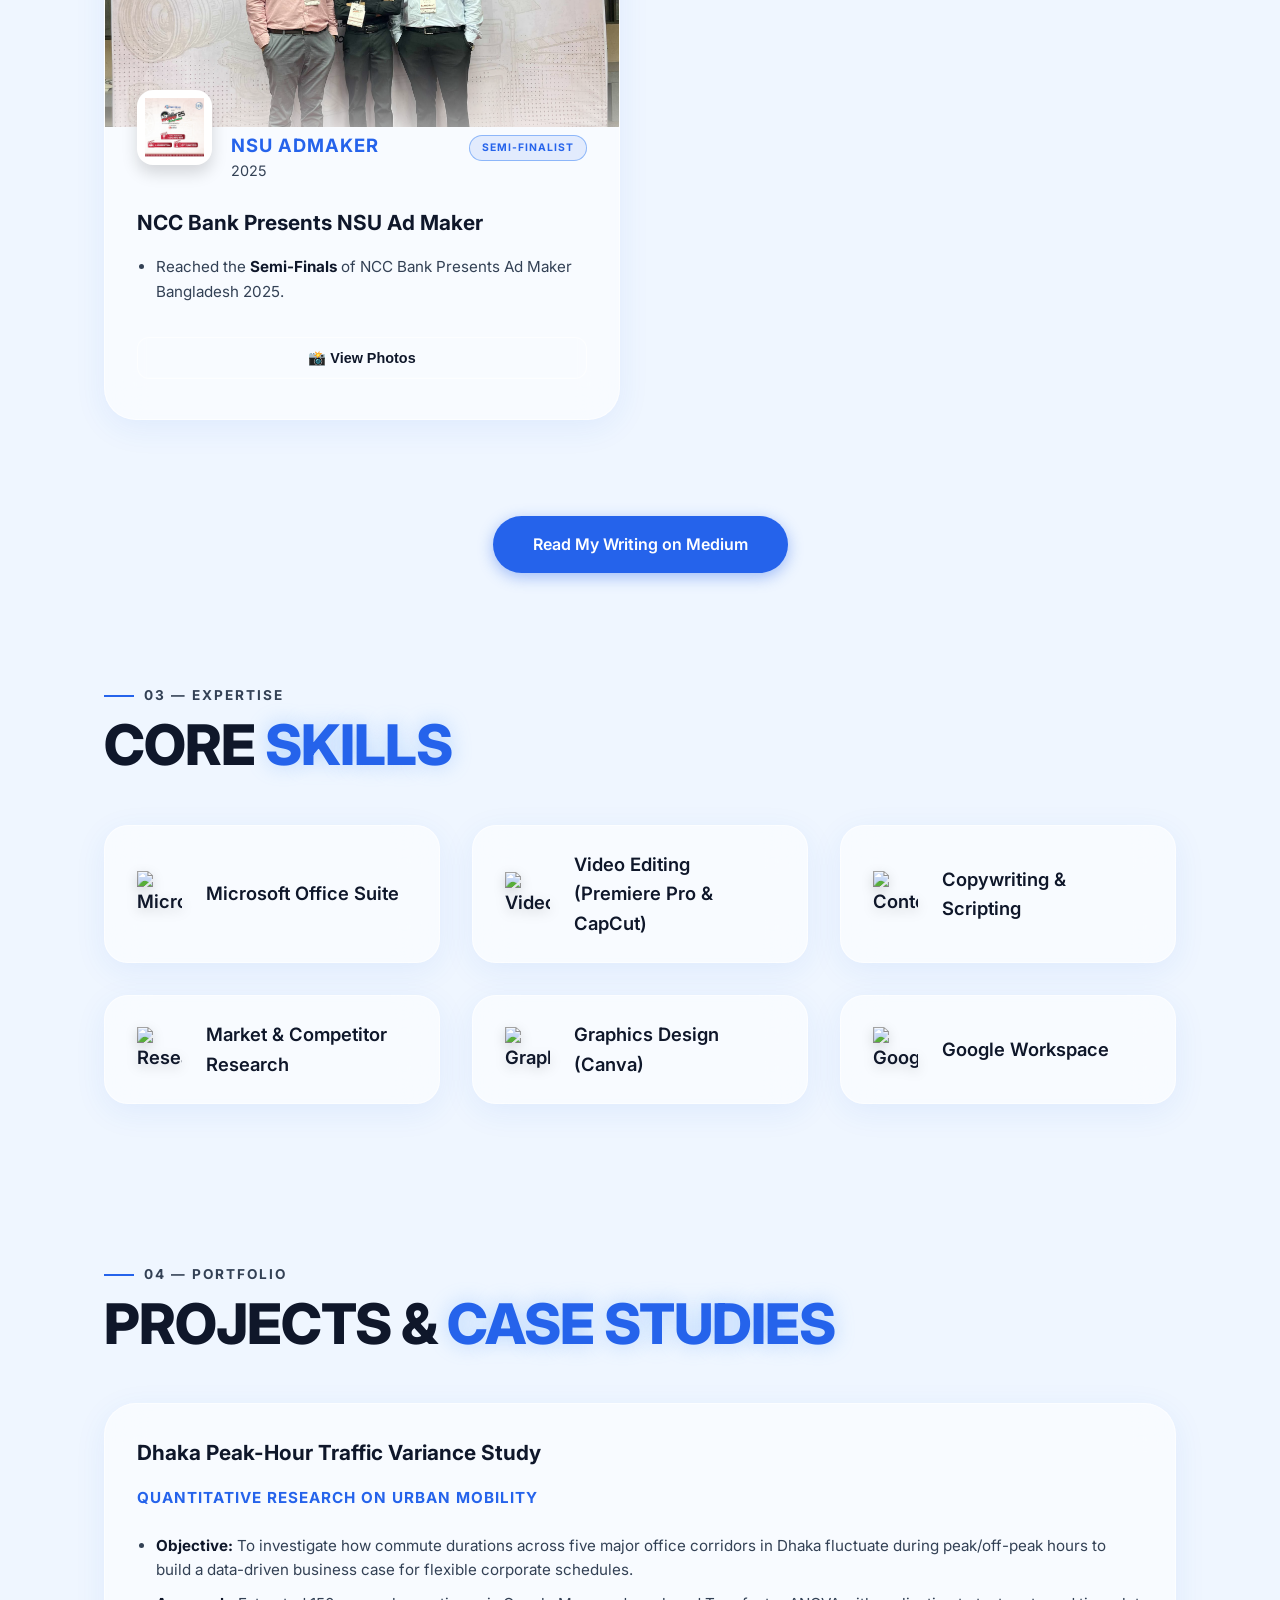
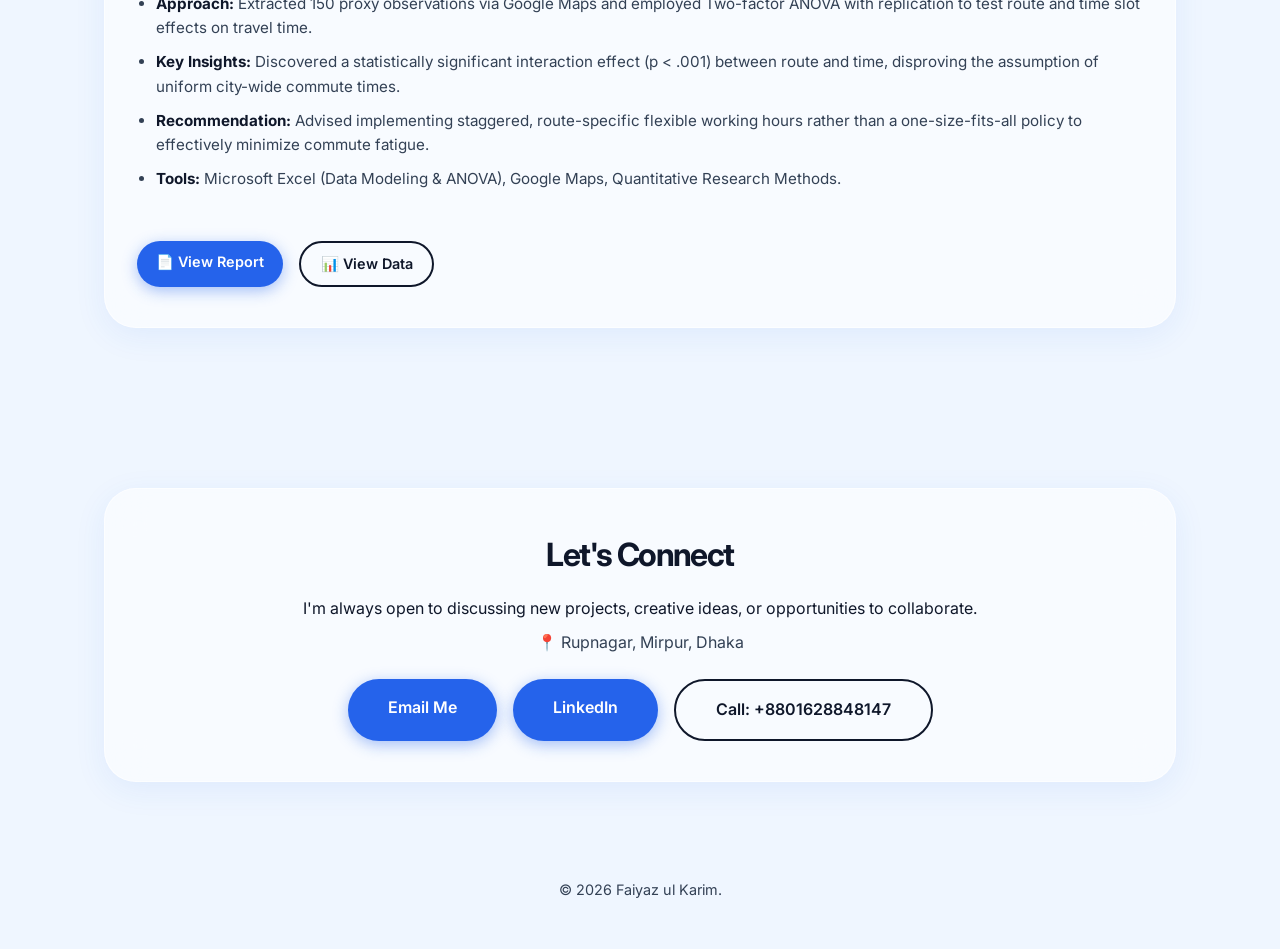
==== commit f3b36e93: "Update index.html" ====
--- a/index.html
+++ b/index.html
@@ -374,63 +374,6 @@
 
             </div>
         </section>
-        
-<li><a href="#projects">Projects</a></li>
-        <section id="projects" class="section">
-    <p class="section-subtitle">03 — Portfolio</p>
-    <h2 class="main-heading">Projects & <span class="highlight">Case Studies</span></h2>
-
-    <div class="exp-grid">
-
-        <!-- CASE STUDY 1 -->
-        <div class="exp-card glass-bubble">
-            <div class="exp-content" style="padding-top: 2rem;">
-                <h3 class="exp-title">Skill Factory Campaign — Content Strategy Breakdown</h3>
-
-                <p><strong>Context:</strong> Led content strategy for Skill Factory S07 & S08.</p>
-
-                <p><strong>Objective:</strong> Increase event participation and engagement.</p>
-
-                <p><strong>Strategy:</strong></p>
-                <ul class="exp-details">
-                    <li>Designed multi-phase content funnel (awareness → engagement → conversion)</li>
-                    <li>Coordinated 20-member content team</li>
-                    <li>Maintained consistency across 100+ content pieces</li>
-                </ul>
-
-                <p><strong>Results:</strong></p>
-                <ul class="exp-details">
-                    <li>250–300+ participants per edition</li>
-                    <li>40% increase in campaign reach</li>
-                </ul>
-            </div>
-        </div>
-
-        <!-- CASE STUDY 2 -->
-        <div class="exp-card glass-bubble">
-            <div class="exp-content" style="padding-top: 2rem;">
-                <h3 class="exp-title">Event Growth Strategy — Freshmen Glory</h3>
-
-                <p><strong>Context:</strong> Managed large-scale university onboarding event.</p>
-
-                <p><strong>Objective:</strong> Ensure high participation and smooth execution.</p>
-
-                <p><strong>Strategy:</strong></p>
-                <ul class="exp-details">
-                    <li>Structured team coordination across 50+ organizers</li>
-                    <li>Optimized scheduling & logistics planning</li>
-                    <li>Focused on participant experience</li>
-                </ul>
-
-                <p><strong>Results:</strong></p>
-                <ul class="exp-details">
-                    <li>370+ participants</li>
-                    <li>100% on-time execution</li>
-                </ul>
-            </div>
-        </div>
-
-    </div>
 
     <!-- MEDIUM LINK -->
     <div style="text-align:center; margin-top: 3rem;">
@@ -472,35 +415,36 @@
             </div>
         </section>
 <section id="projects" class="section">
-    <p class="section-subtitle">04 — Portfolio</p>
-    <h2 class="main-heading">Projects & <span class="highlight">Case Studies</span></h2>
-
-    <div class="exp-grid">
-
-        <!-- CASE STUDY 1 -->
-        <div class="exp-card glass-bubble">
-            <div class="exp-content">
-                <h3 class="exp-title">Dhaka Peak-Hour Traffic Variance Study: A Data-Driven Case for Flexible Office Hours</h3>
-
-                <p style="margin-bottom: 1rem; color: var(--text-secondary);">
-                    A Quantitative Research on Urban Mobility & Office Hours
-                </p>
-
-                <ul class="exp-details">
-                    <li><strong>Objective:</strong> To investigate how commute durations across five major office corridors in Dhaka fluctuate during peak and off-peak hours to build a data-driven business case for implementing flexible corporate schedules.</li>
-                    <li><strong>Approach:</strong> Survey + Excel analysis</li>
-                    <li><strong>Key Insight:</strong> Data revealed X trend (edit this)</li>
-                    <li><strong>Tools:</strong> Excel, Research</li>
-                </ul>
-
-                <div style="display: flex; gap: 1rem; flex-wrap: wrap;">
-                    <a href="YOUR_GOOGLE_DRIVE_LINK" target="_blank" class="btn">View Report</a>
-                    <a href="YOUR_EXCEL_LINK" target="_blank" class="btn outline">View Data</a>
-                </div>
-            </div>
-        </div>
-
-    </div>
+            <p class="section-subtitle">04 — Portfolio</p>
+            <h2 class="main-heading">Projects & <span class="highlight">Case Studies</span></h2>
+
+            <div class="exp-grid">
+
+                <div class="exp-card glass-bubble">
+                    <div class="exp-content" style="padding-top: 2rem;">
+                        <h3 class="exp-title">Dhaka Peak-Hour Traffic Variance Study</h3>
+
+                        <p style="margin-bottom: 1.5rem; color: var(--accent-color); font-weight: 700; font-size: 0.95rem; text-transform: uppercase; letter-spacing: 1px;">
+                            Quantitative Research on Urban Mobility
+                        </p>
+
+                        <ul class="exp-details">
+                            <li><strong>Objective:</strong> To investigate how commute durations across five major office corridors in Dhaka fluctuate during peak/off-peak hours to build a data-driven business case for flexible corporate schedules.</li>
+                            <li><strong>Approach:</strong> Extracted 150 proxy observations via Google Maps and employed Two-factor ANOVA with replication to test route and time slot effects on travel time.</li>
+                            <li><strong>Key Insights:</strong> Discovered a statistically significant interaction effect (p &lt; .001) between route and time, disproving the assumption of uniform city-wide commute times.</li>
+                            <li><strong>Recommendation:</strong> Advised implementing staggered, route-specific flexible working hours rather than a one-size-fits-all policy to effectively minimize commute fatigue.</li>
+                            <li><strong>Tools:</strong> Microsoft Excel (Data Modeling & ANOVA), Google Maps, Quantitative Research Methods.</li>
+                        </ul>
+
+                        <div style="display: flex; gap: 1rem; flex-wrap: wrap; margin-top: 1rem;">
+                            <a href="YOUR_GOOGLE_DRIVE_LINK" target="_blank" class="btn" style="padding: 0.6rem 1.2rem; font-size: 0.9rem;">📄 View Report</a>
+                            <a href="YOUR_EXCEL_LINK" target="_blank" class="btn outline" style="padding: 0.6rem 1.2rem; font-size: 0.9rem;">📊 View Data</a>
+                        </div>
+                    </div>
+                </div>
+
+                </div>
+        </section>
 </section>
         <section id="contact" class="section">
             <div class="glass-bubble text-center">
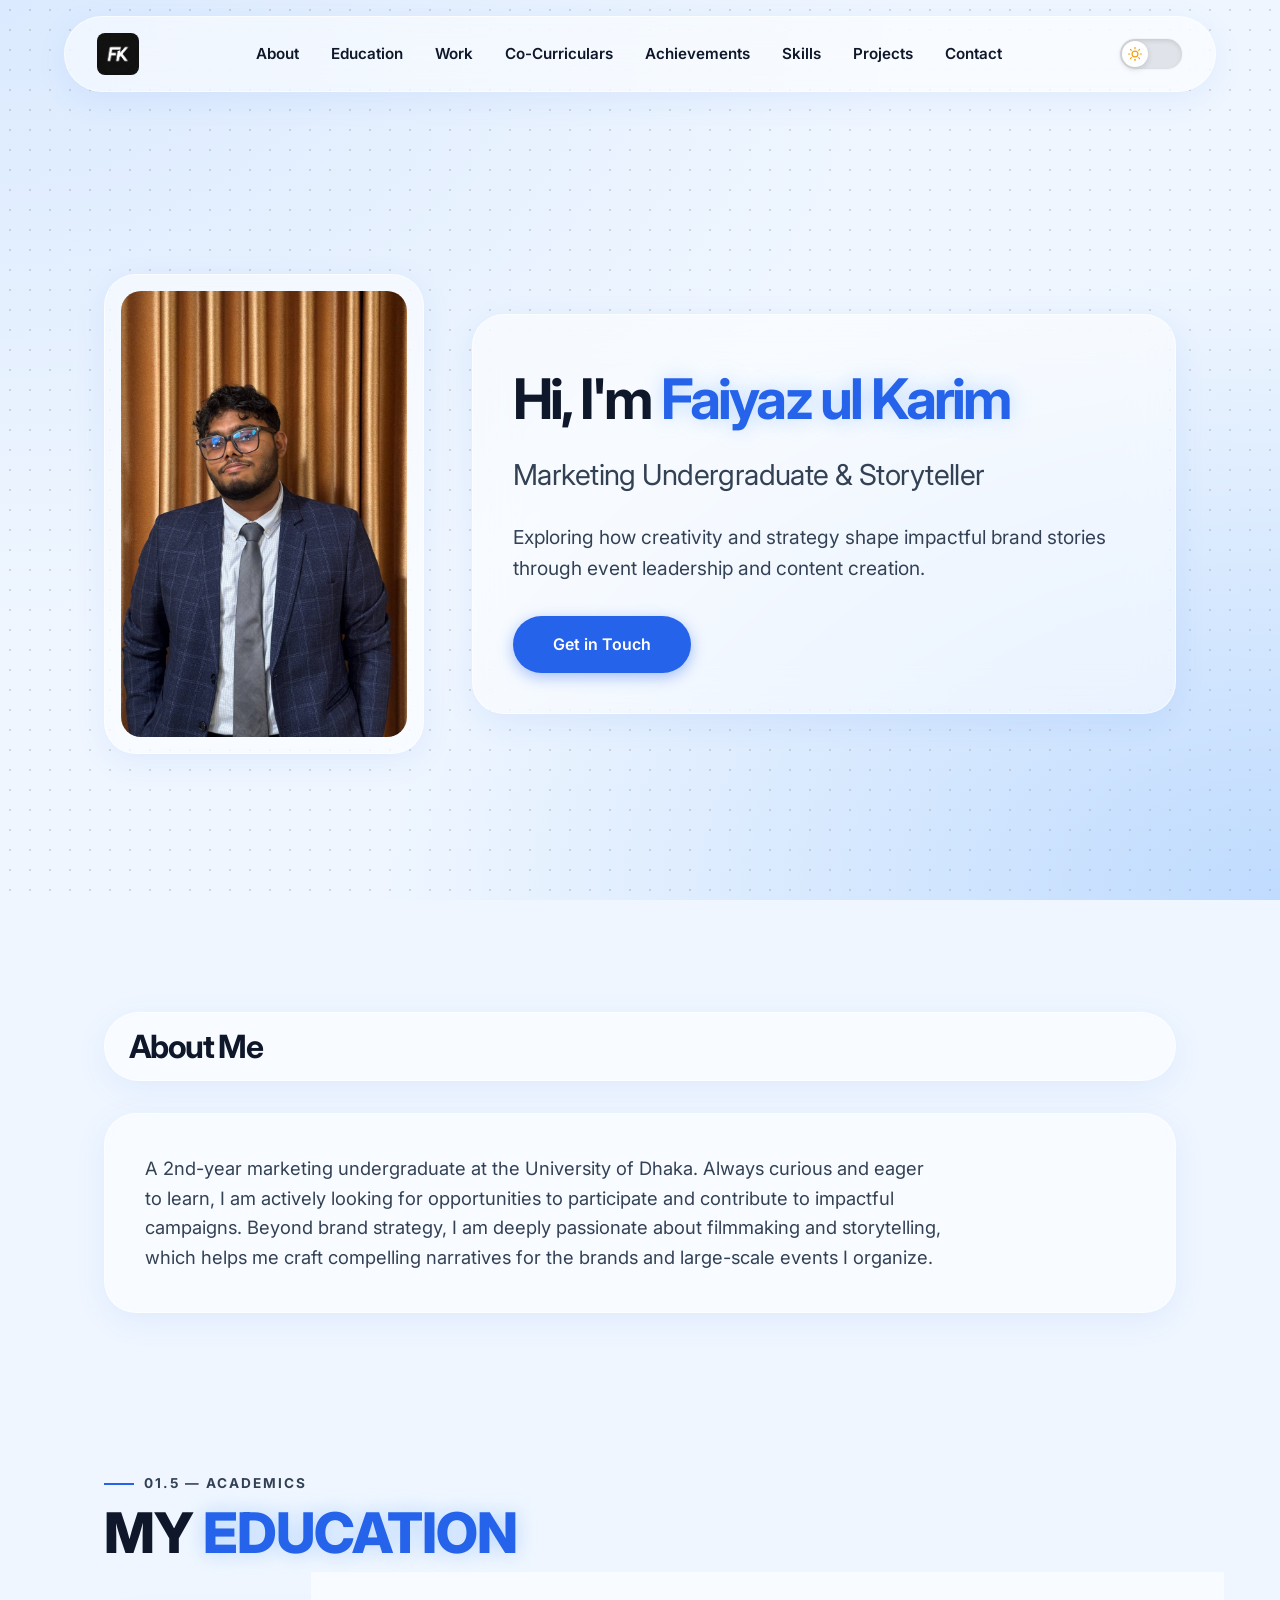
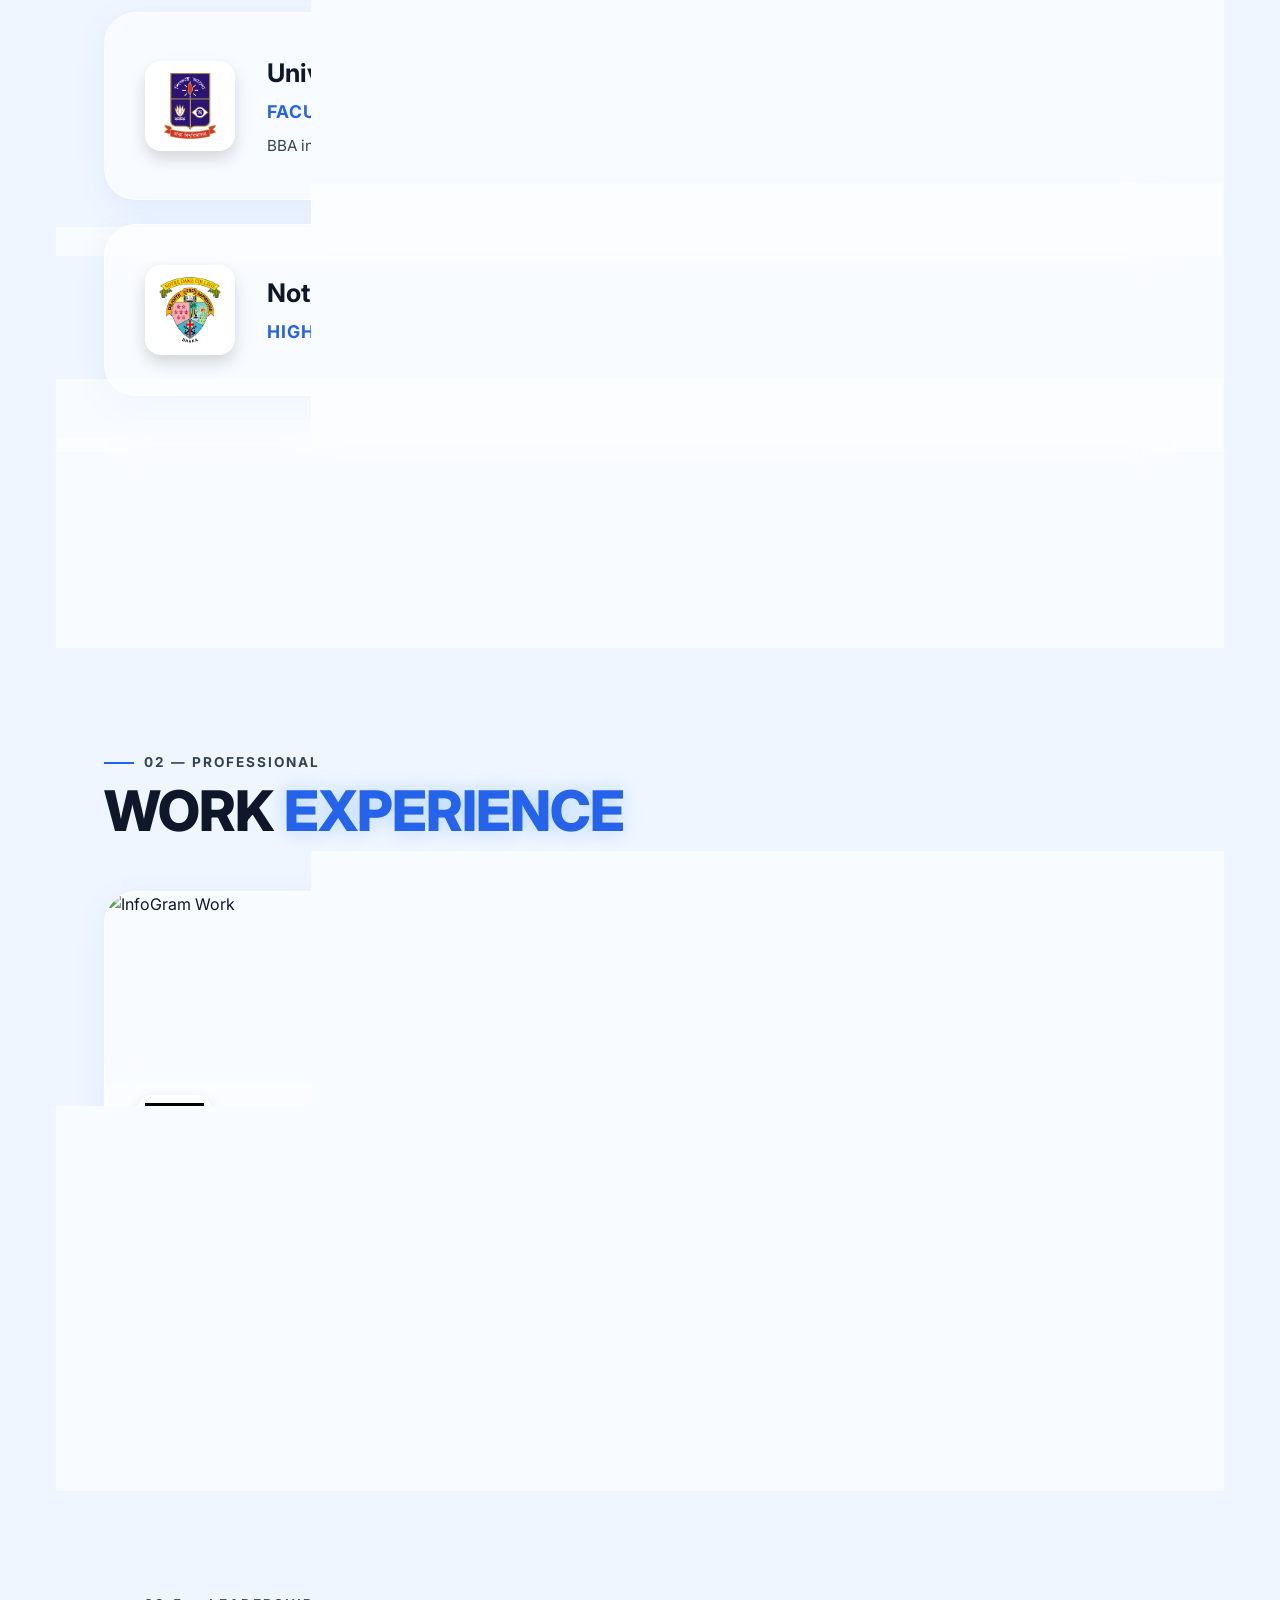
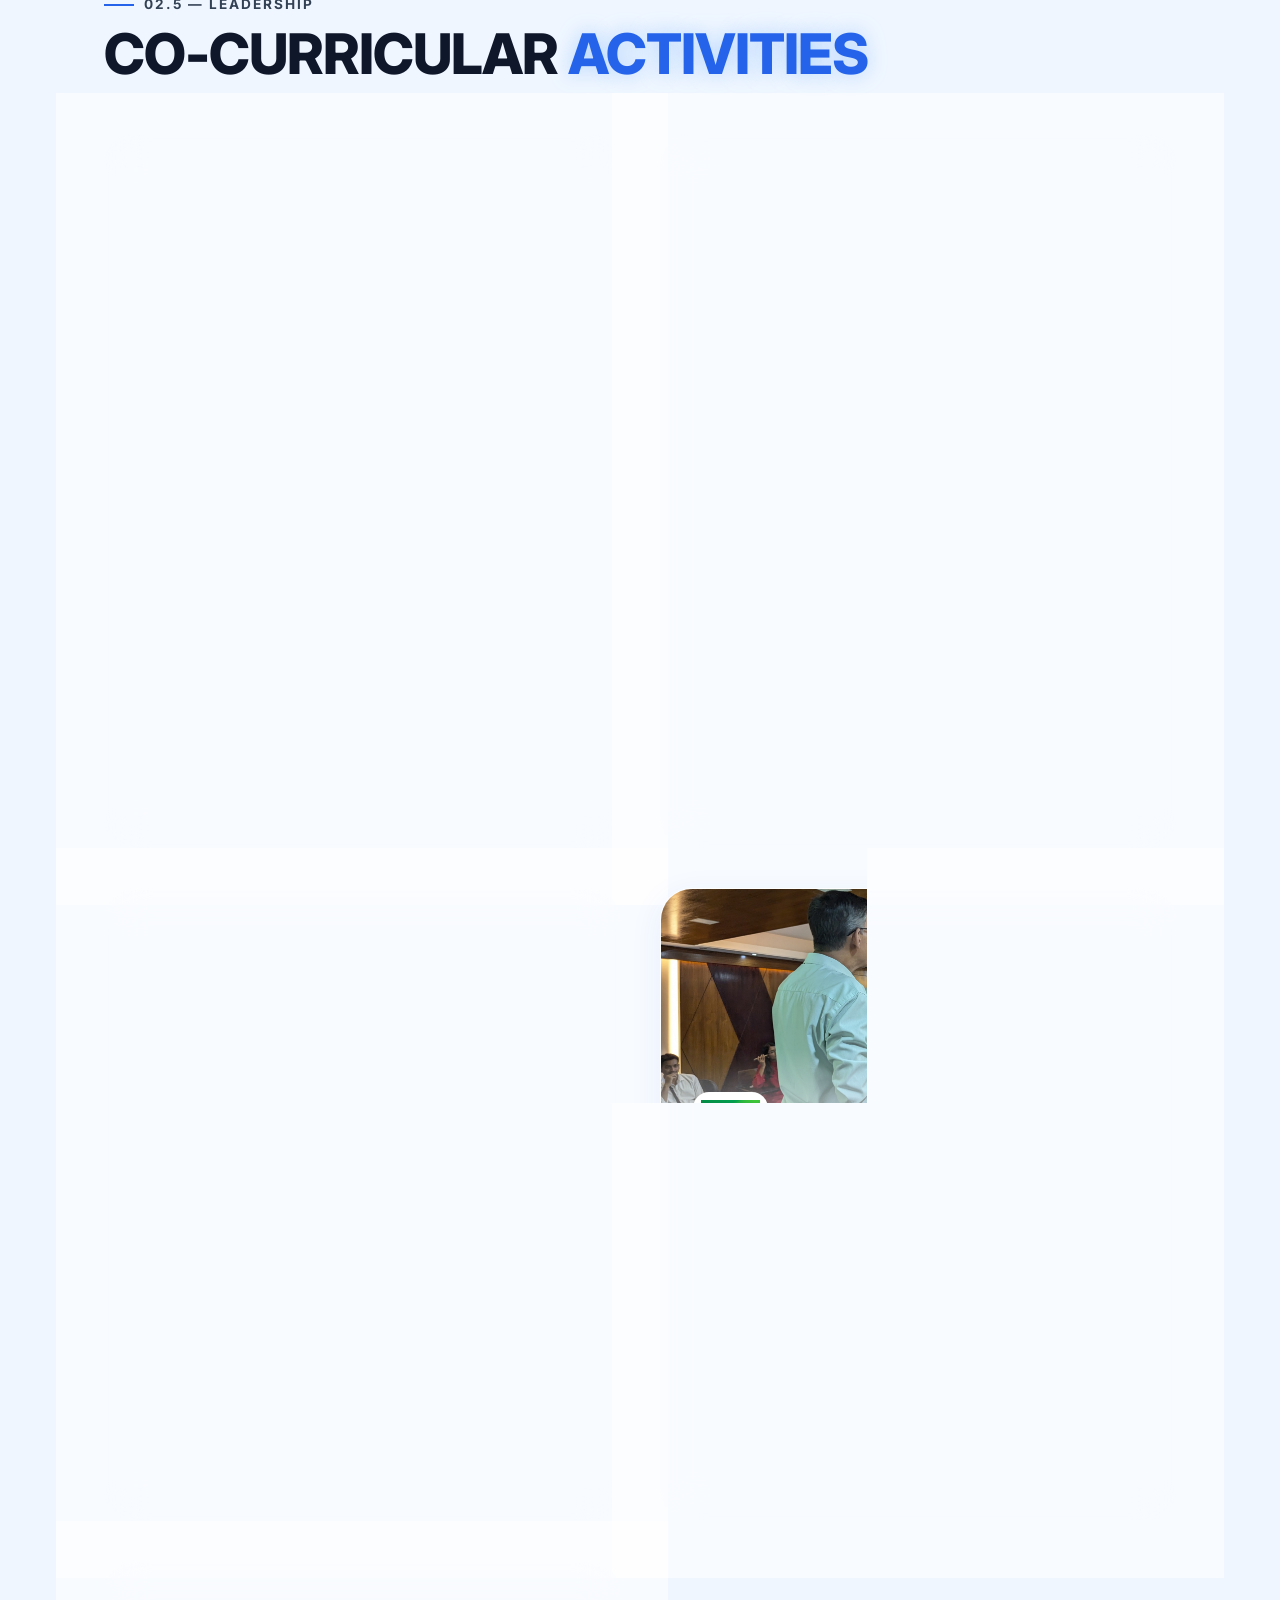
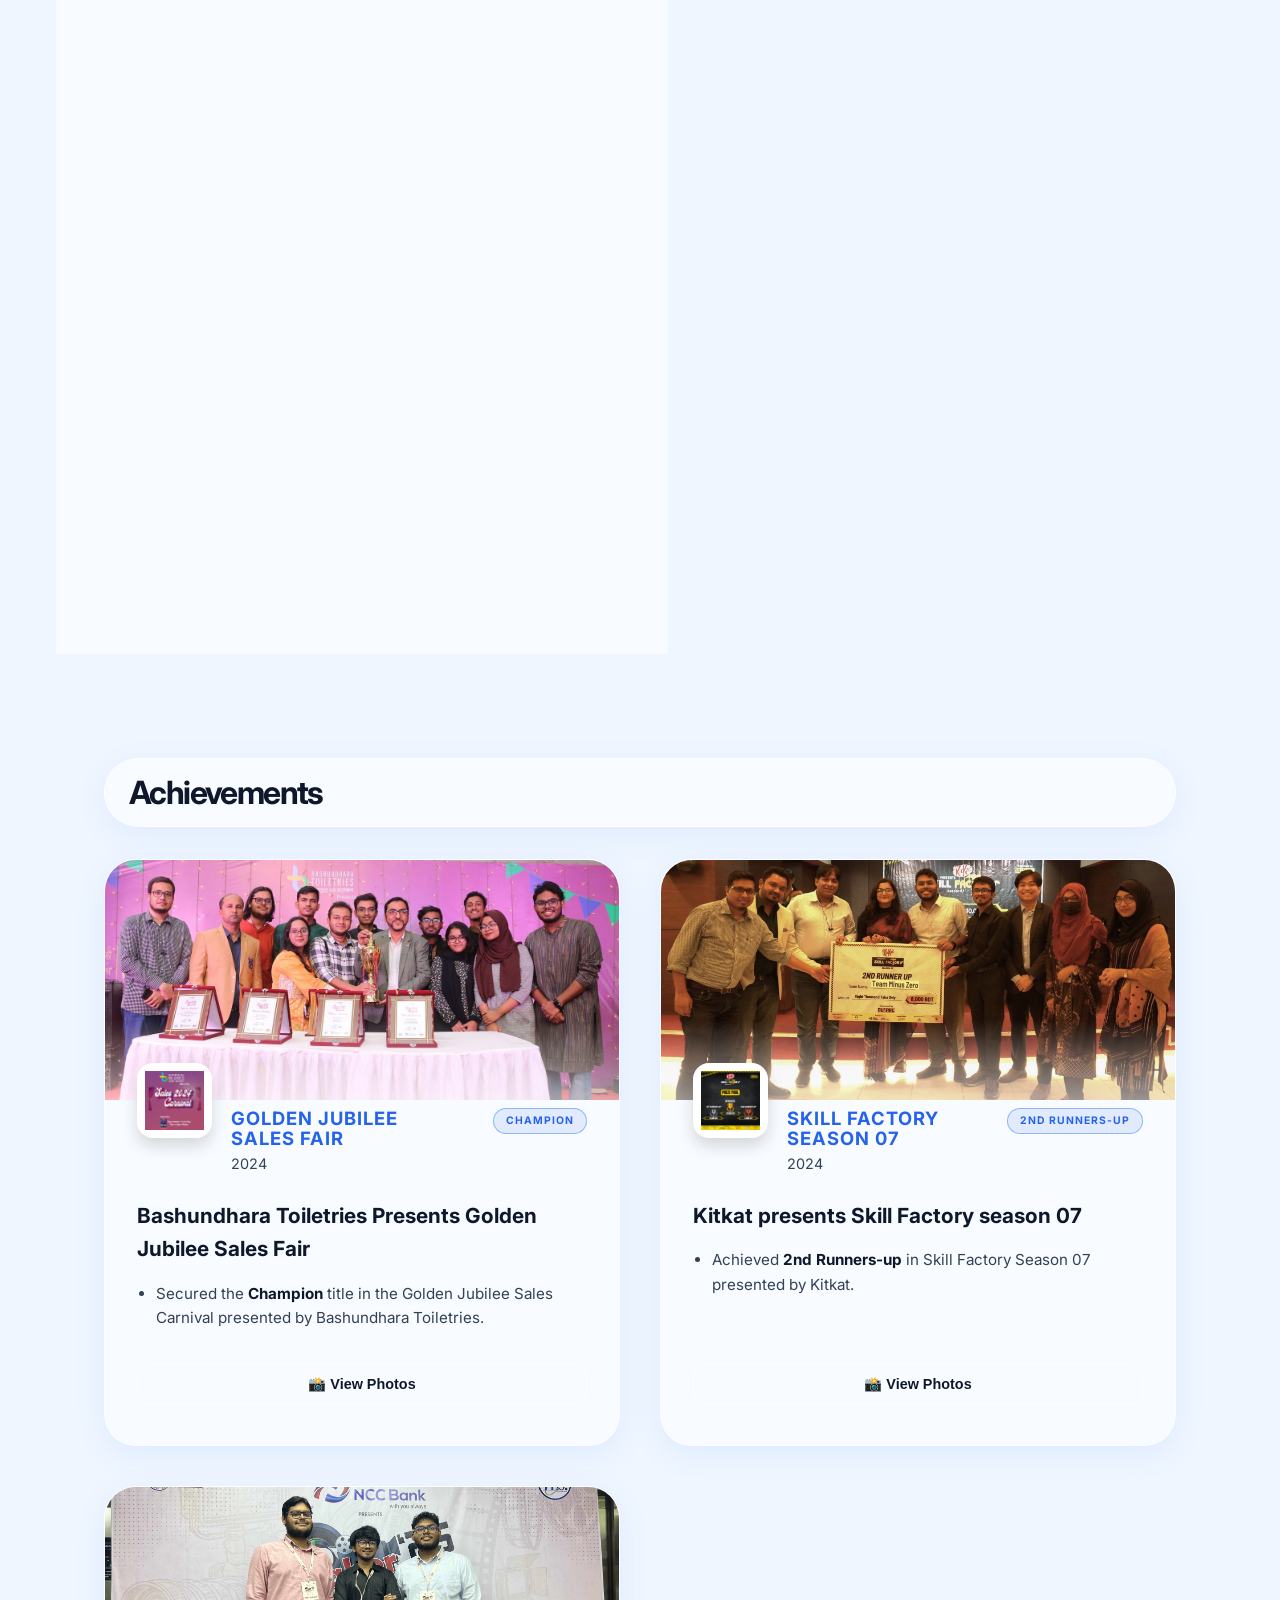
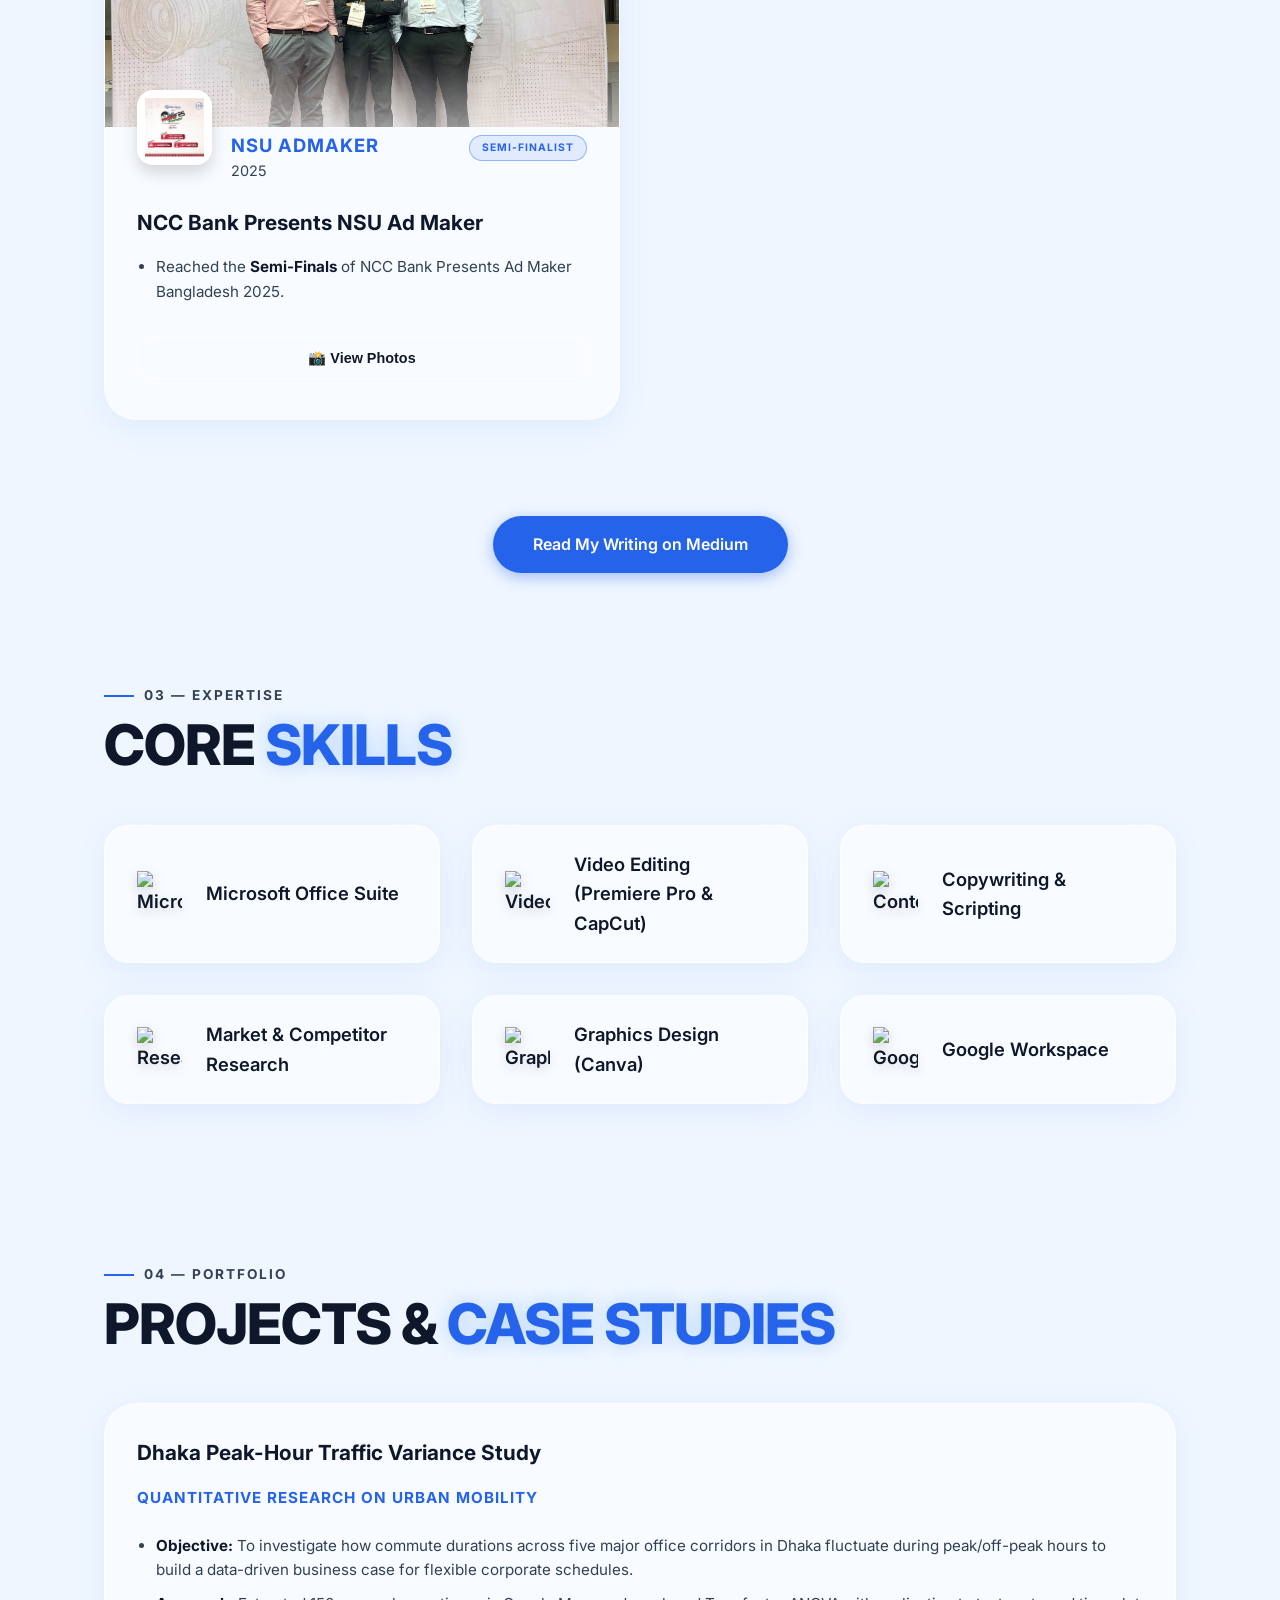
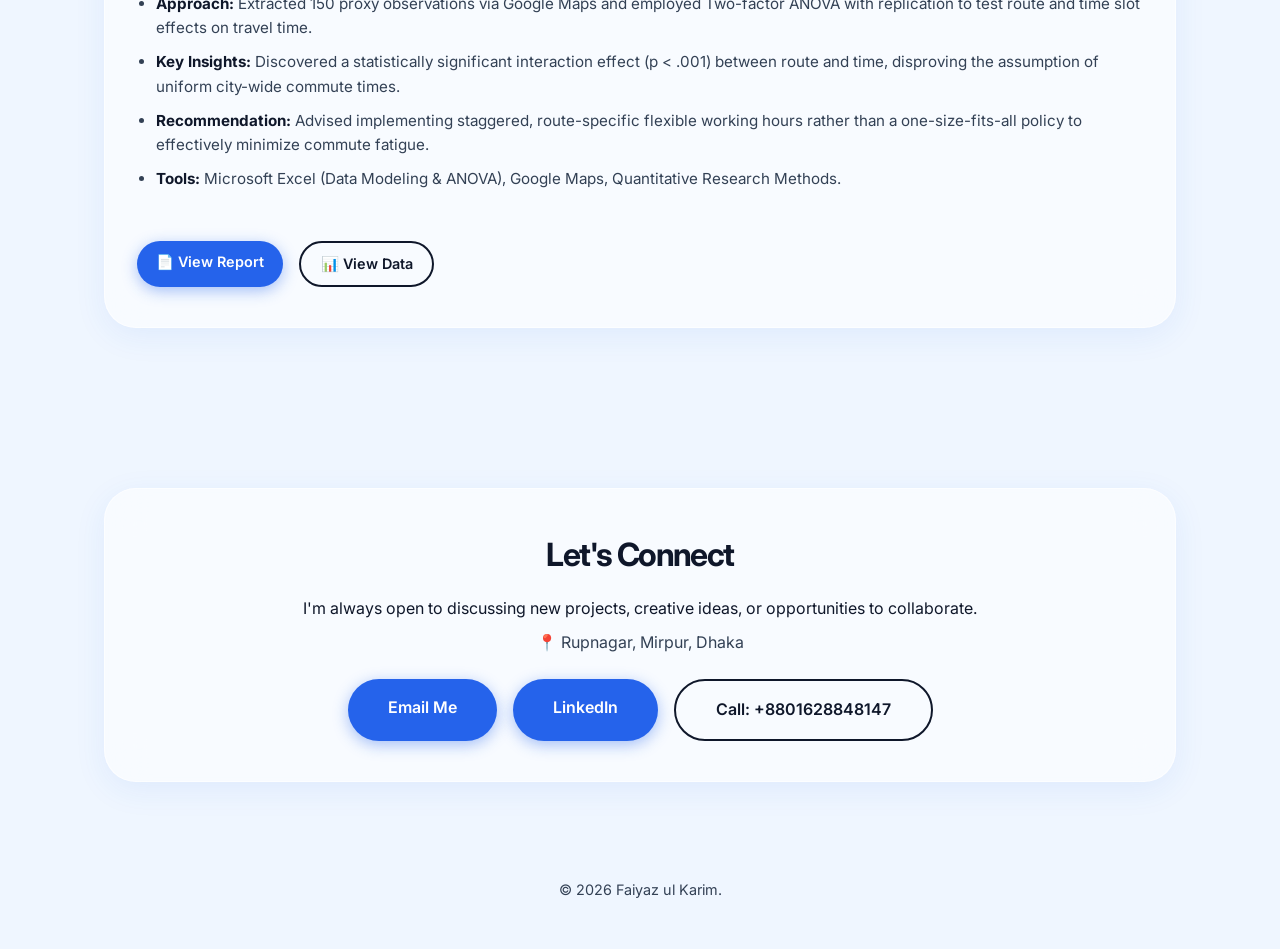
==== commit 0b375b43: "Update index.html" ====
--- a/index.html
+++ b/index.html
@@ -437,8 +437,8 @@
                         </ul>
 
                         <div style="display: flex; gap: 1rem; flex-wrap: wrap; margin-top: 1rem;">
-                            <a href="YOUR_GOOGLE_DRIVE_LINK" target="_blank" class="btn" style="padding: 0.6rem 1.2rem; font-size: 0.9rem;">📄 View Report</a>
-                            <a href="YOUR_EXCEL_LINK" target="_blank" class="btn outline" style="padding: 0.6rem 1.2rem; font-size: 0.9rem;">📊 View Data</a>
+                            <a href="Dhaka Traffic Variance Test final.pdf" target="_blank" class="btn" style="padding: 0.6rem 1.2rem; font-size: 0.9rem;">📄 View Report</a>
+                            <a href="Dhaka Traffic.xlsx" target="_blank" class="btn outline" style="padding: 0.6rem 1.2rem; font-size: 0.9rem;">📊 View Data</a>
                         </div>
                     </div>
                 </div>
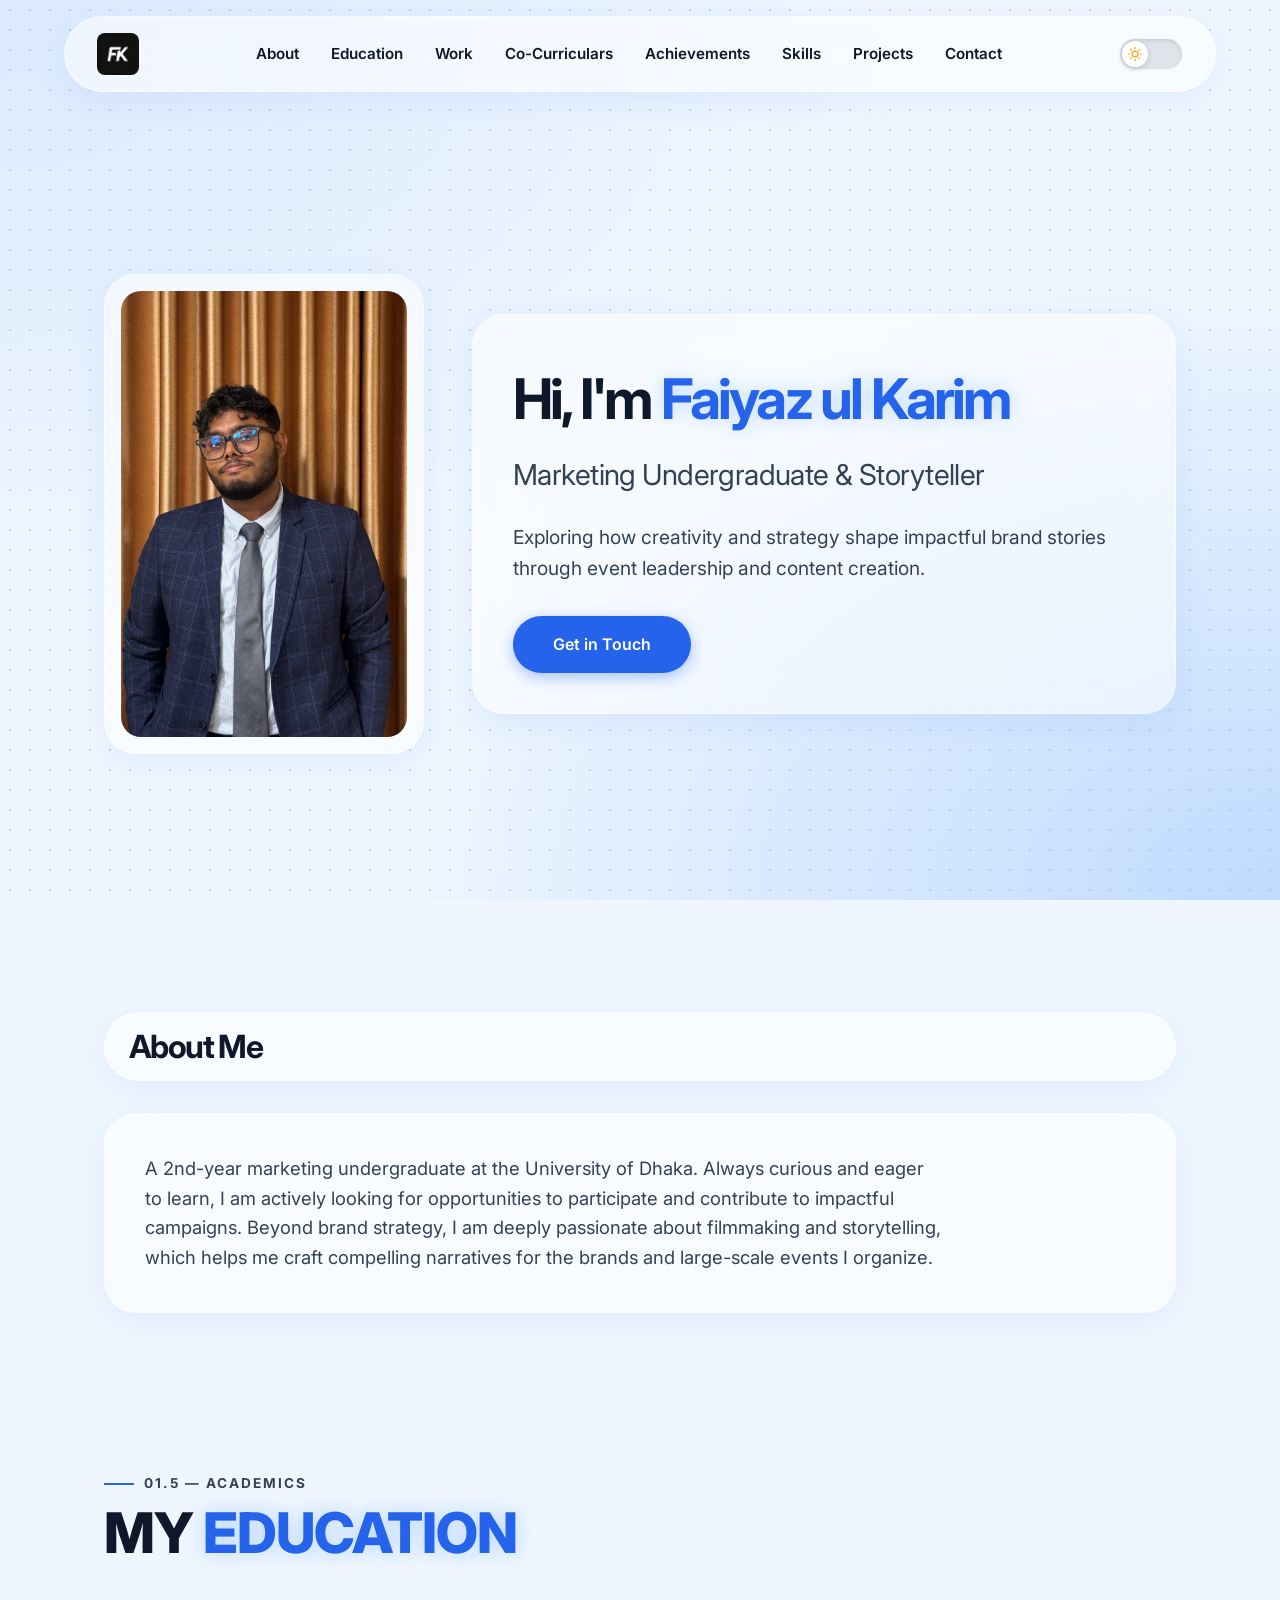
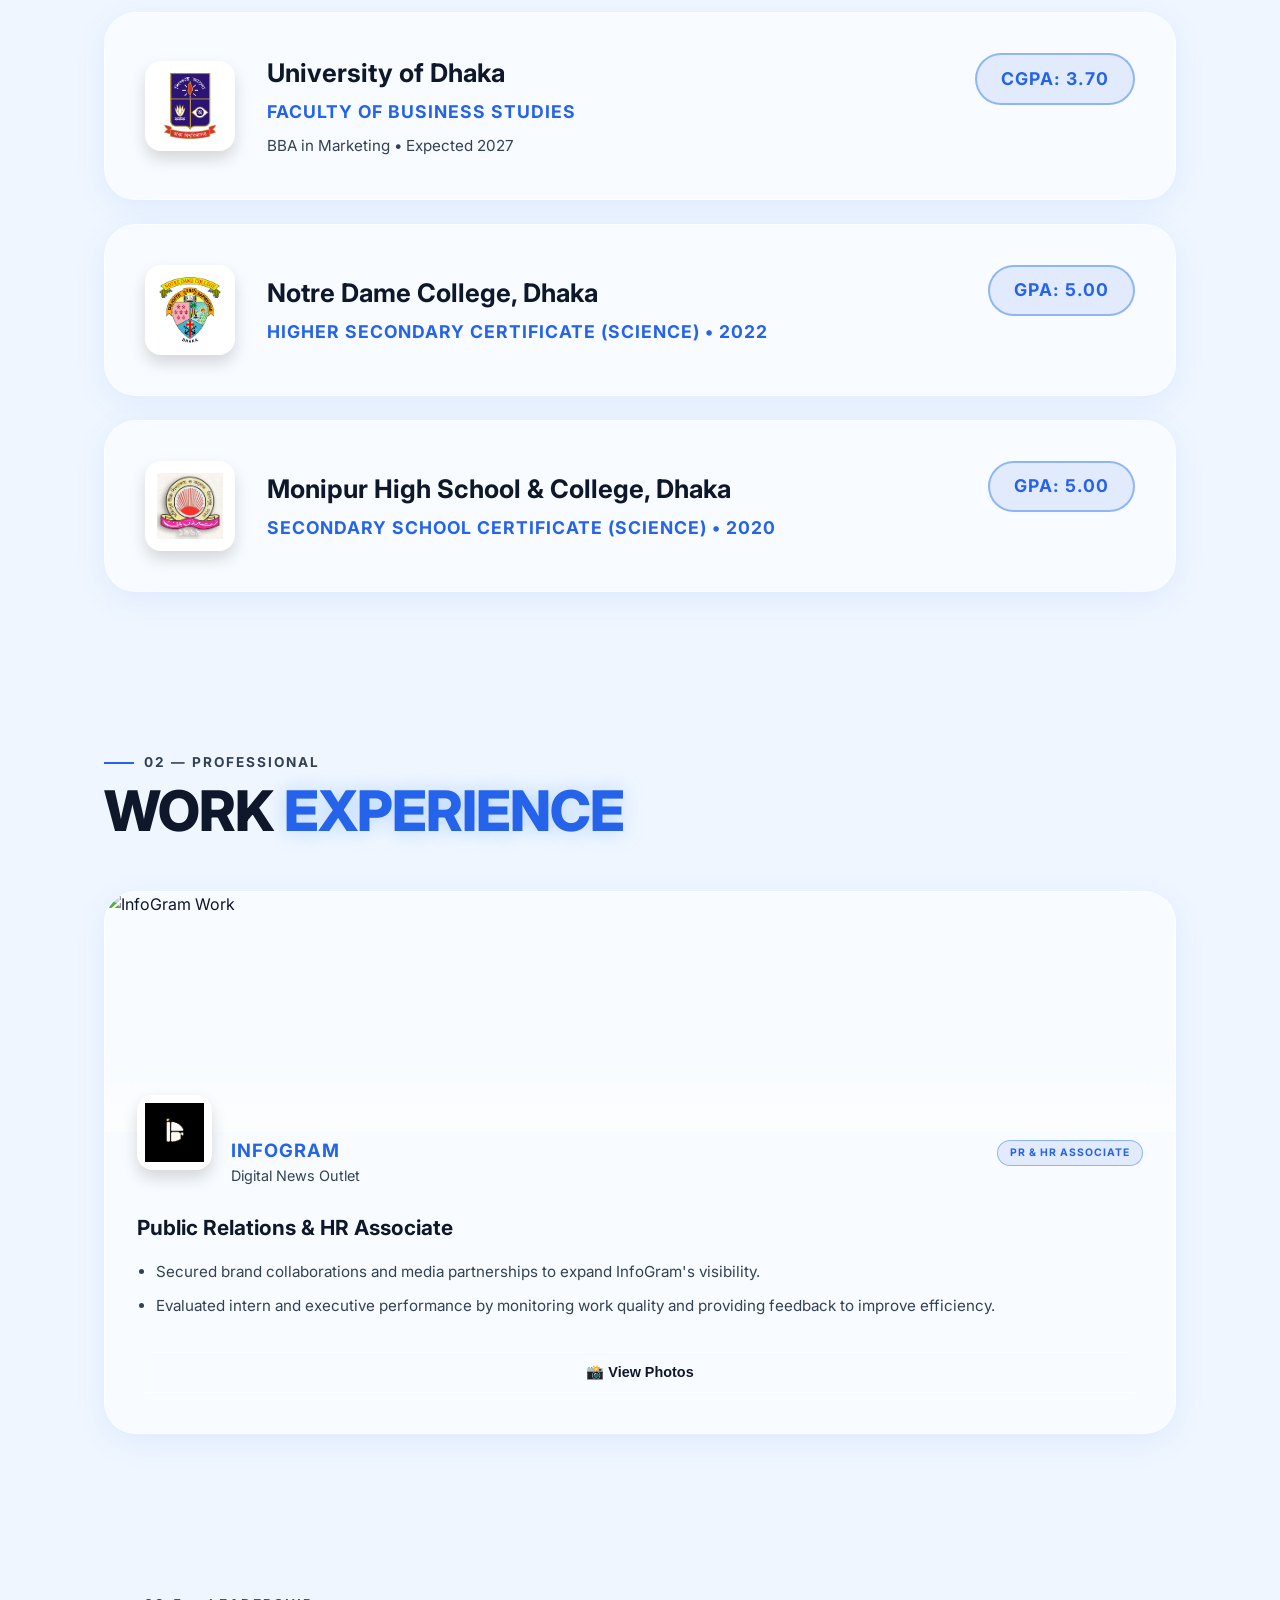
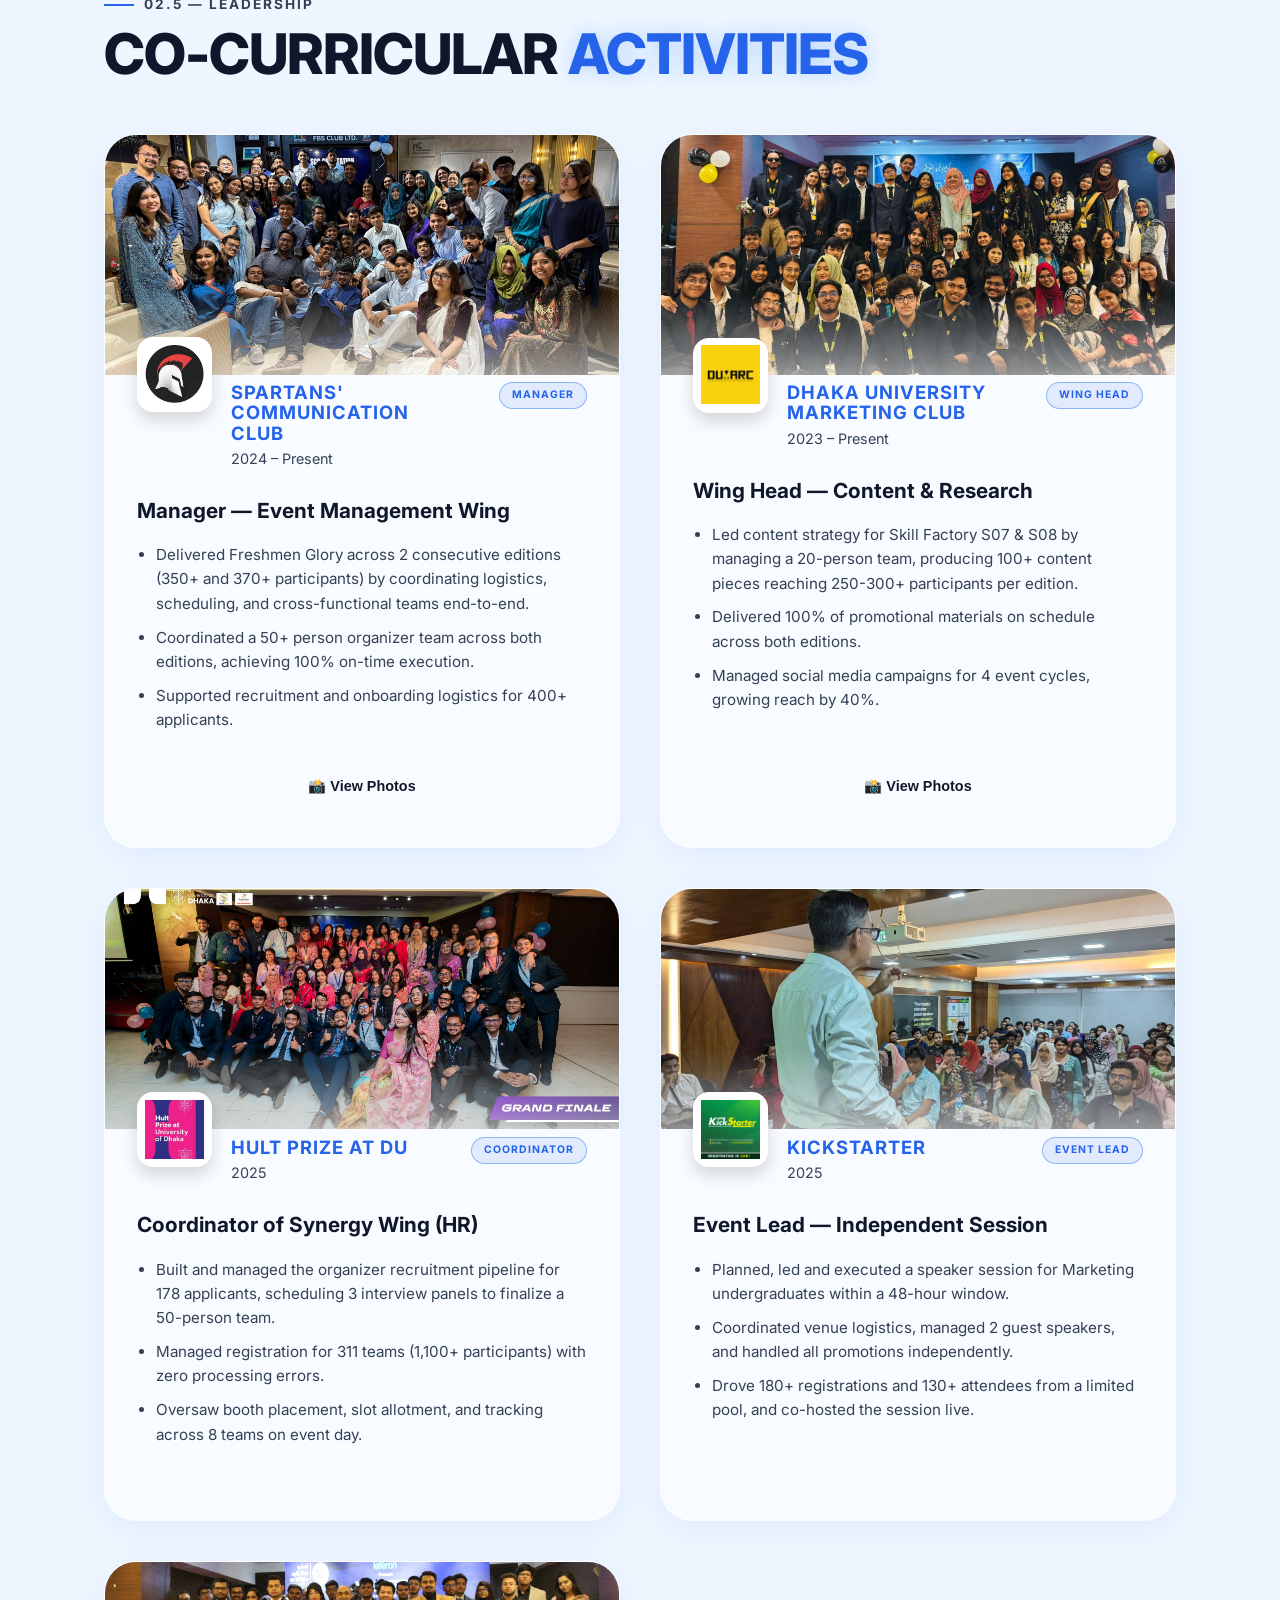
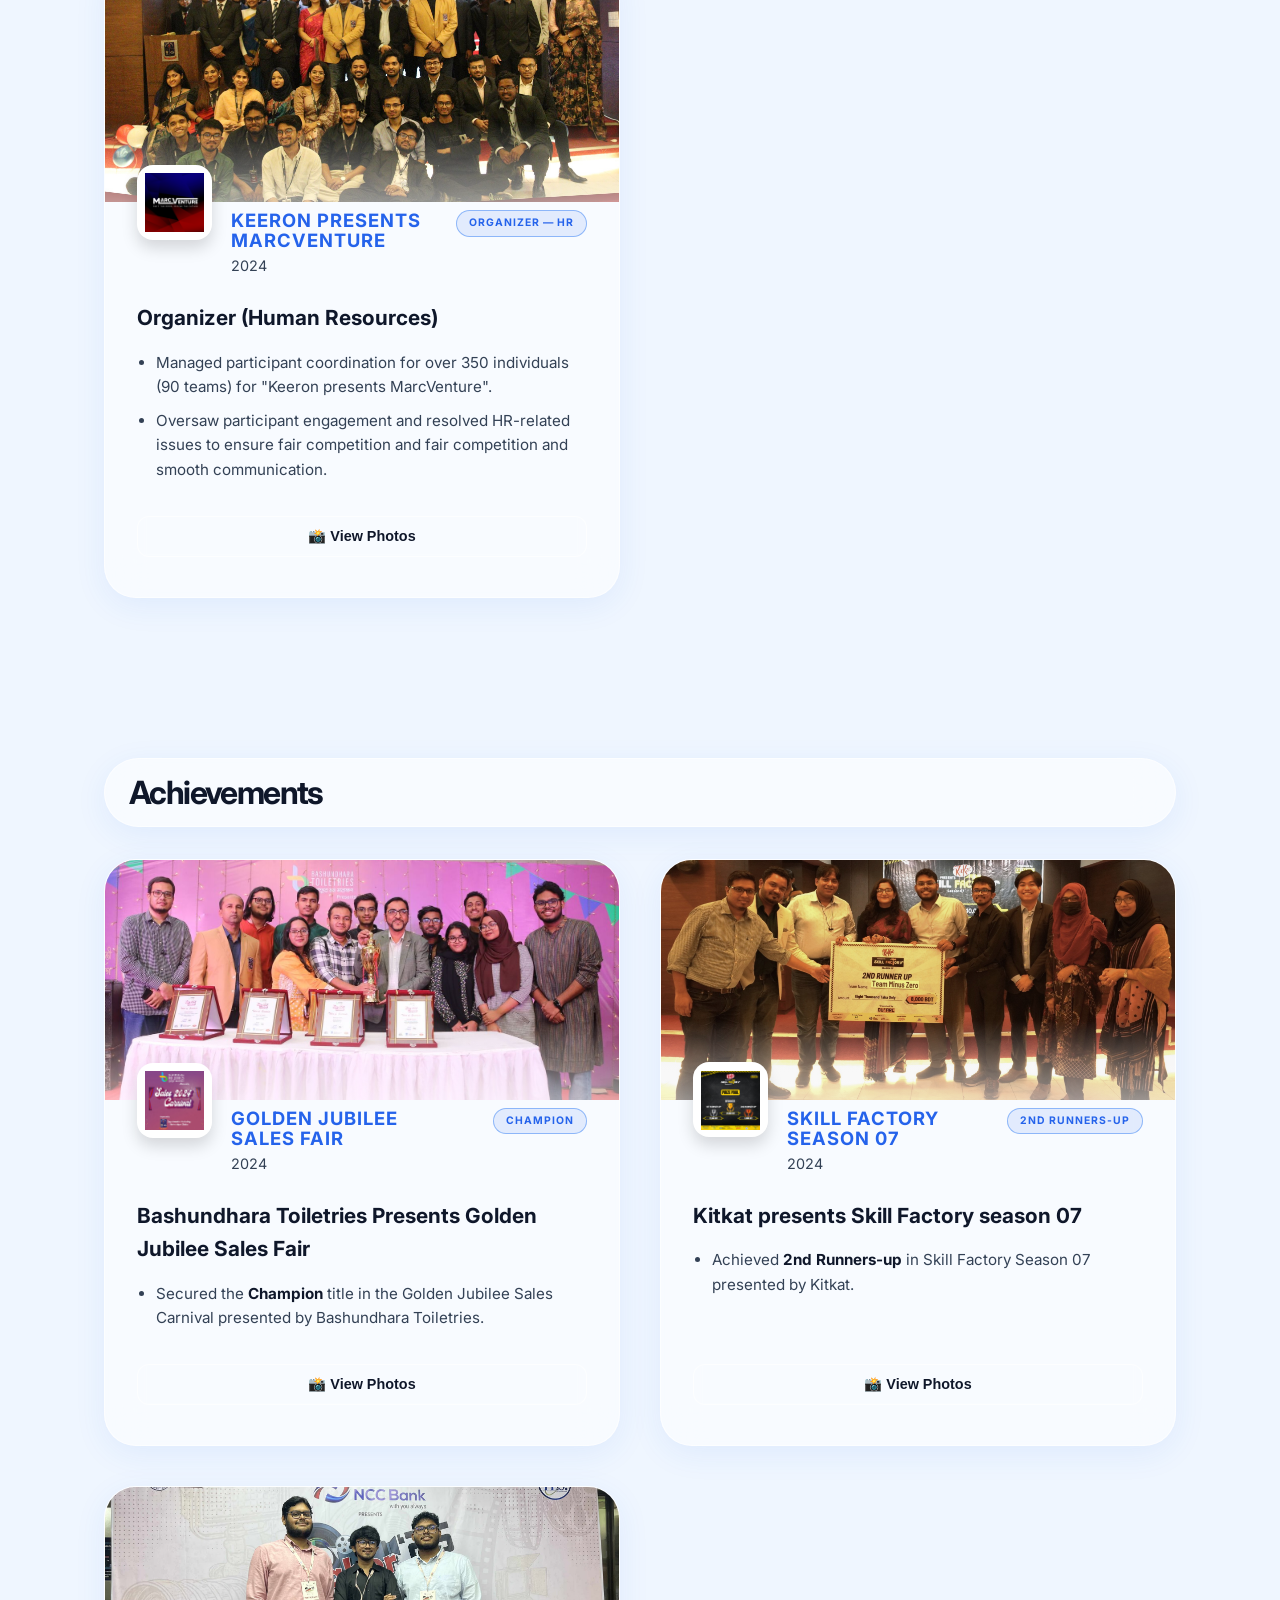
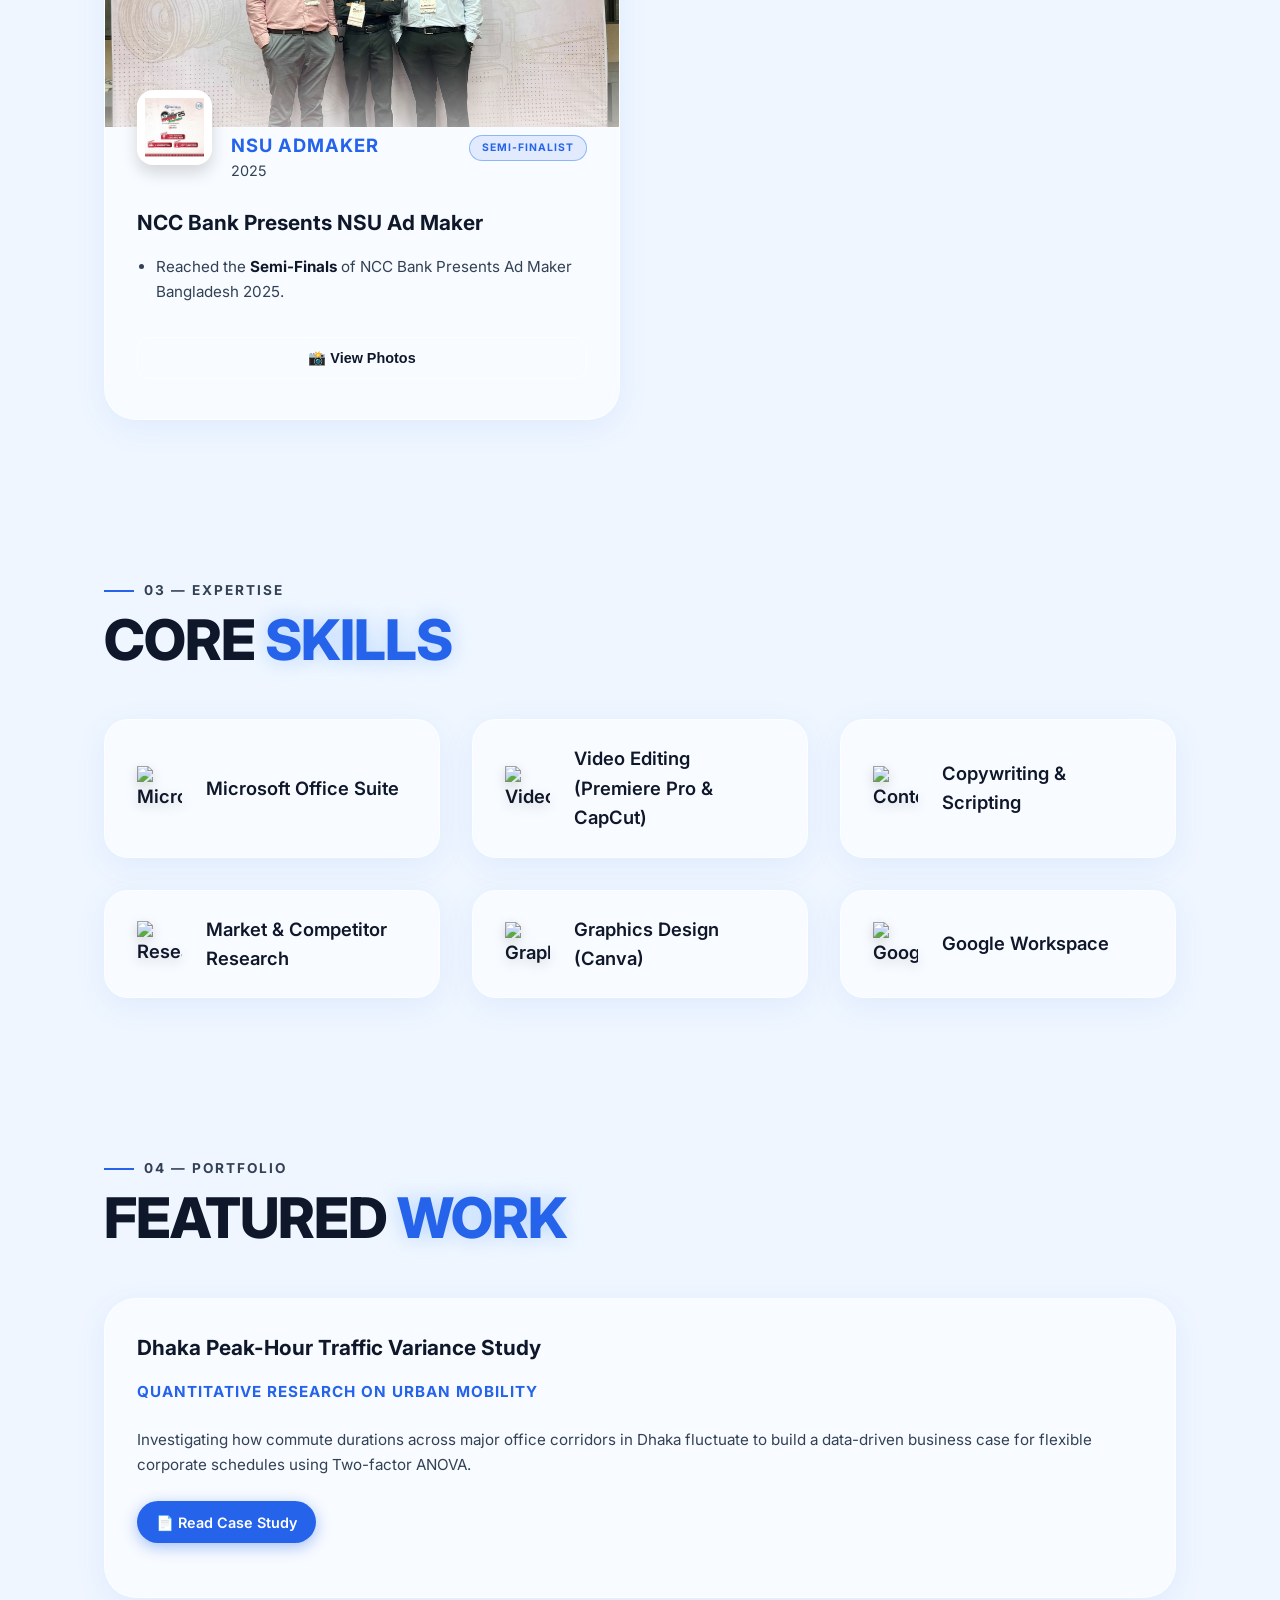
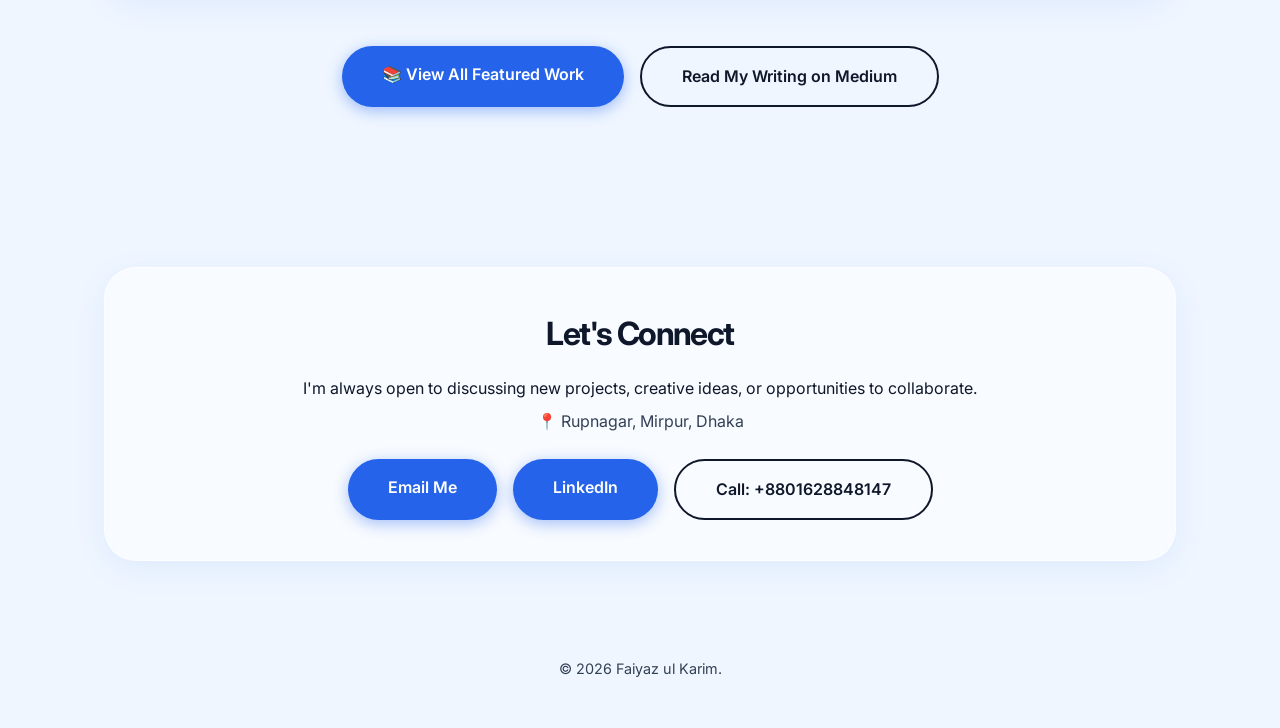
==== commit 327b4848: "Update index.html" ====
--- a/index.html
+++ b/index.html
@@ -158,7 +158,6 @@
                         <div class="exp-header">
                             <div class="exp-logo">
                                 <img src="images.jpg" alt="SCC logo">
-                            
                             </div>
                             <div class="exp-header-info">
                                 <span class="company">Spartans' Communication Club</span>
@@ -187,7 +186,6 @@
                         <div class="exp-header">
                             <div class="exp-logo">
                                 <img src="dumarc logo.jpg" alt="DUMARC Logo">
-                            
                             </div>
                             <div class="exp-header-info">
                                 <span class="company">Dhaka University Marketing Club</span>
@@ -265,9 +263,7 @@
                     <div class="exp-content">
                         <div class="exp-header">
                             <div class="exp-logo">
-                                
                                 <img src="marcventure.jpg" alt="Marc Venture Logo">
-                            
                             </div>
                             <div class="exp-header-info">
                                 <span class="company">Keeron Presents MarcVenture</span>
@@ -375,14 +371,6 @@
             </div>
         </section>
 
-    <!-- MEDIUM LINK -->
-    <div style="text-align:center; margin-top: 3rem;">
-        <a href="https://medium.com/@yourusername" target="_blank" class="btn">
-            Read My Writing on Medium
-        </a>
-    </div>
-</section>
-        
         <section id="skills" class="section">
             <p class="section-subtitle">03 — Expertise</p>
             <h2 class="main-heading">Core <span class="highlight">Skills</span></h2>
@@ -414,12 +402,12 @@
                 </div>
             </div>
         </section>
-<section id="projects" class="section">
+
+        <section id="projects" class="section">
             <p class="section-subtitle">04 — Portfolio</p>
-            <h2 class="main-heading">Projects & <span class="highlight">Case Studies</span></h2>
+            <h2 class="main-heading">Featured <span class="highlight">Work</span></h2>
 
             <div class="exp-grid">
-
                 <div class="exp-card glass-bubble">
                     <div class="exp-content" style="padding-top: 2rem;">
                         <h3 class="exp-title">Dhaka Peak-Hour Traffic Variance Study</h3>
@@ -428,24 +416,26 @@
                             Quantitative Research on Urban Mobility
                         </p>
 
-                        <ul class="exp-details">
-                            <li><strong>Objective:</strong> To investigate how commute durations across five major office corridors in Dhaka fluctuate during peak/off-peak hours to build a data-driven business case for flexible corporate schedules.</li>
-                            <li><strong>Approach:</strong> Extracted 150 proxy observations via Google Maps and employed Two-factor ANOVA with replication to test route and time slot effects on travel time.</li>
-                            <li><strong>Key Insights:</strong> Discovered a statistically significant interaction effect (p &lt; .001) between route and time, disproving the assumption of uniform city-wide commute times.</li>
-                            <li><strong>Recommendation:</strong> Advised implementing staggered, route-specific flexible working hours rather than a one-size-fits-all policy to effectively minimize commute fatigue.</li>
-                            <li><strong>Tools:</strong> Microsoft Excel (Data Modeling & ANOVA), Google Maps, Quantitative Research Methods.</li>
-                        </ul>
-
-                        <div style="display: flex; gap: 1rem; flex-wrap: wrap; margin-top: 1rem;">
-                            <a href="Dhaka Traffic Variance Test final.pdf" target="_blank" class="btn" style="padding: 0.6rem 1.2rem; font-size: 0.9rem;">📄 View Report</a>
-                            <a href="Dhaka Traffic.xlsx" target="_blank" class="btn outline" style="padding: 0.6rem 1.2rem; font-size: 0.9rem;">📊 View Data</a>
-                        </div>
-                    </div>
-                </div>
-
-                </div>
-        </section>
-</section>
+                        <p style="margin-bottom: 1.5rem; color: var(--text-secondary); line-height: 1.6;">
+                            Investigating how commute durations across major office corridors in Dhaka fluctuate to build a data-driven business case for flexible corporate schedules using Two-factor ANOVA.
+                        </p>
+
+                        <div style="display: flex; gap: 1rem; flex-wrap: wrap;">
+                            <a href="work.html" class="btn" style="padding: 0.6rem 1.2rem; font-size: 0.9rem;">📄 Read Case Study</a>
+                        </div>
+                    </div>
+                </div>
+            </div>
+
+            <div style="text-align:center; margin-top: 3rem; display: flex; justify-content: center; gap: 1rem; flex-wrap: wrap;">
+                <a href="work.html" class="btn">📚 View All Featured Work</a> 
+                
+                <a href="https://medium.com/@yourusername" target="_blank" class="btn outline">
+                    Read My Writing on Medium
+                </a>
+            </div>
+        </section>
+
         <section id="contact" class="section">
             <div class="glass-bubble text-center">
                 <h2 class="section-title" style="margin-bottom: 1rem;">Let's Connect</h2>
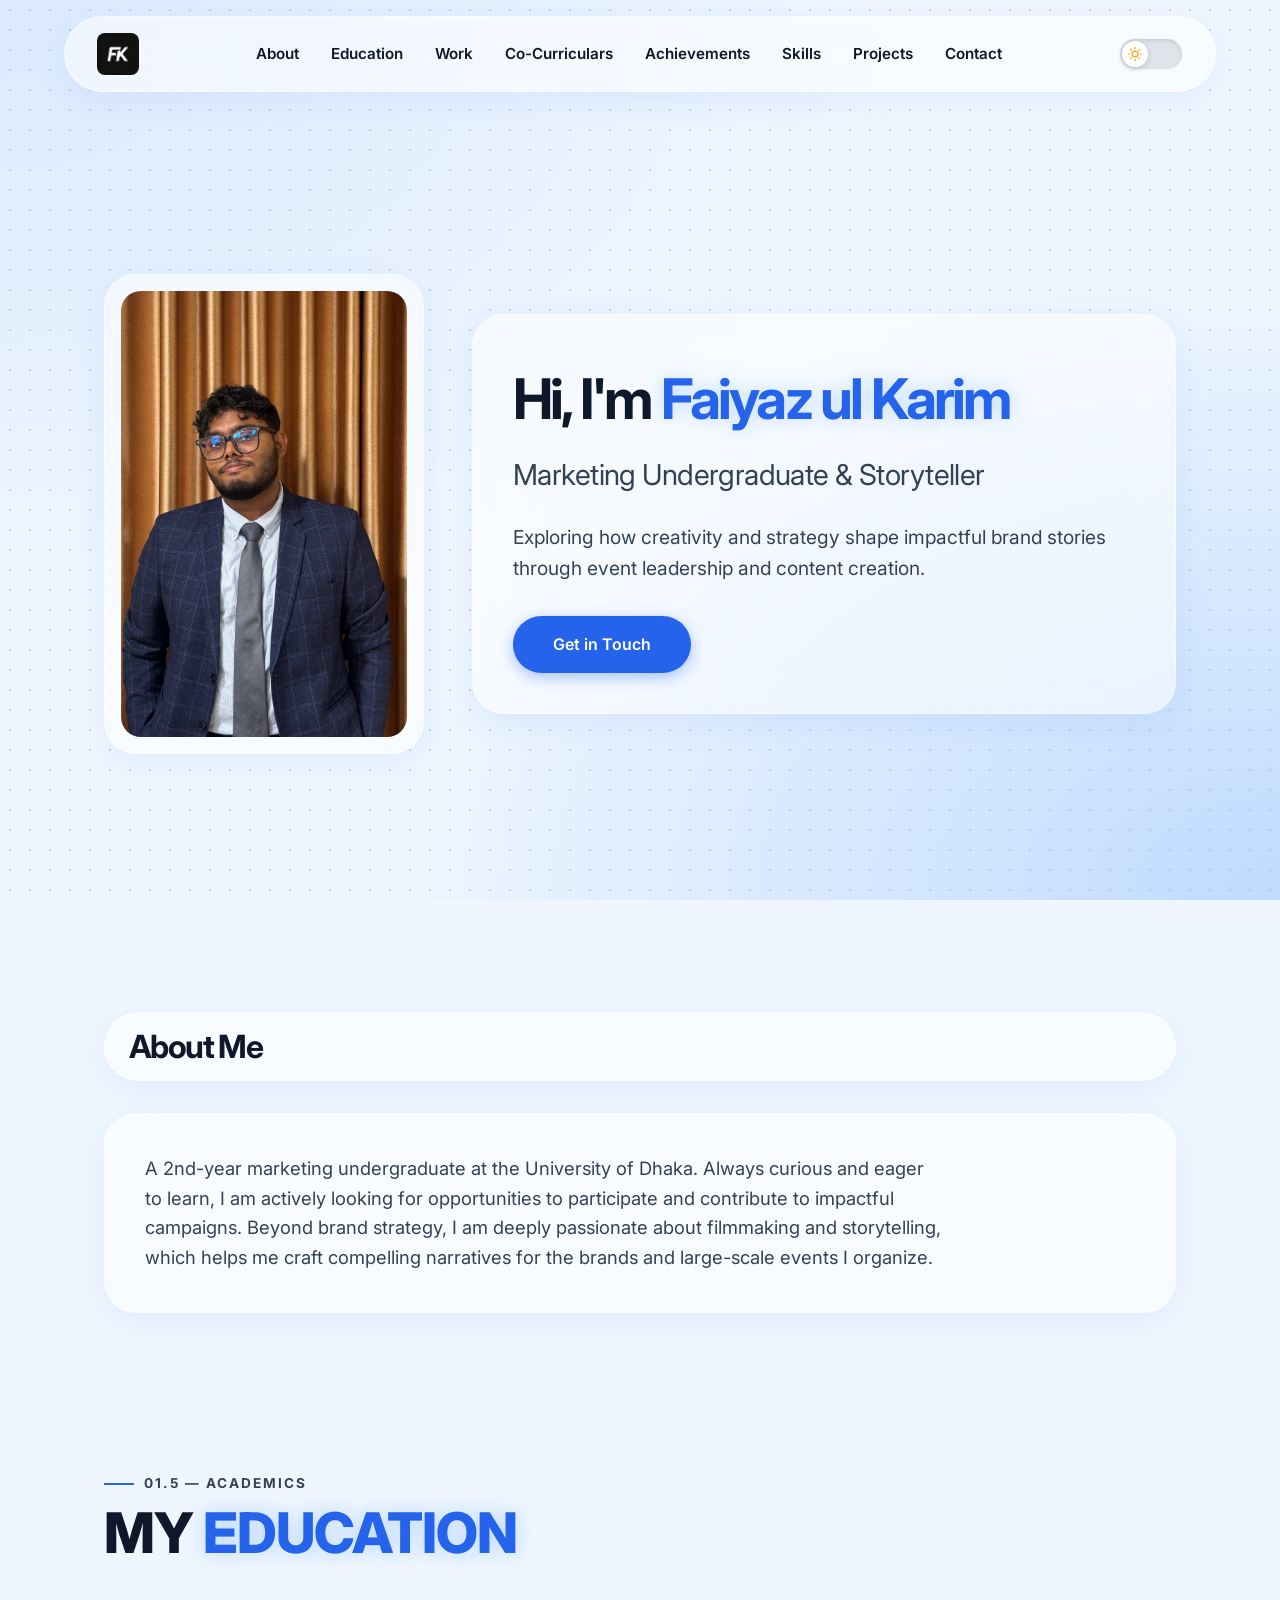
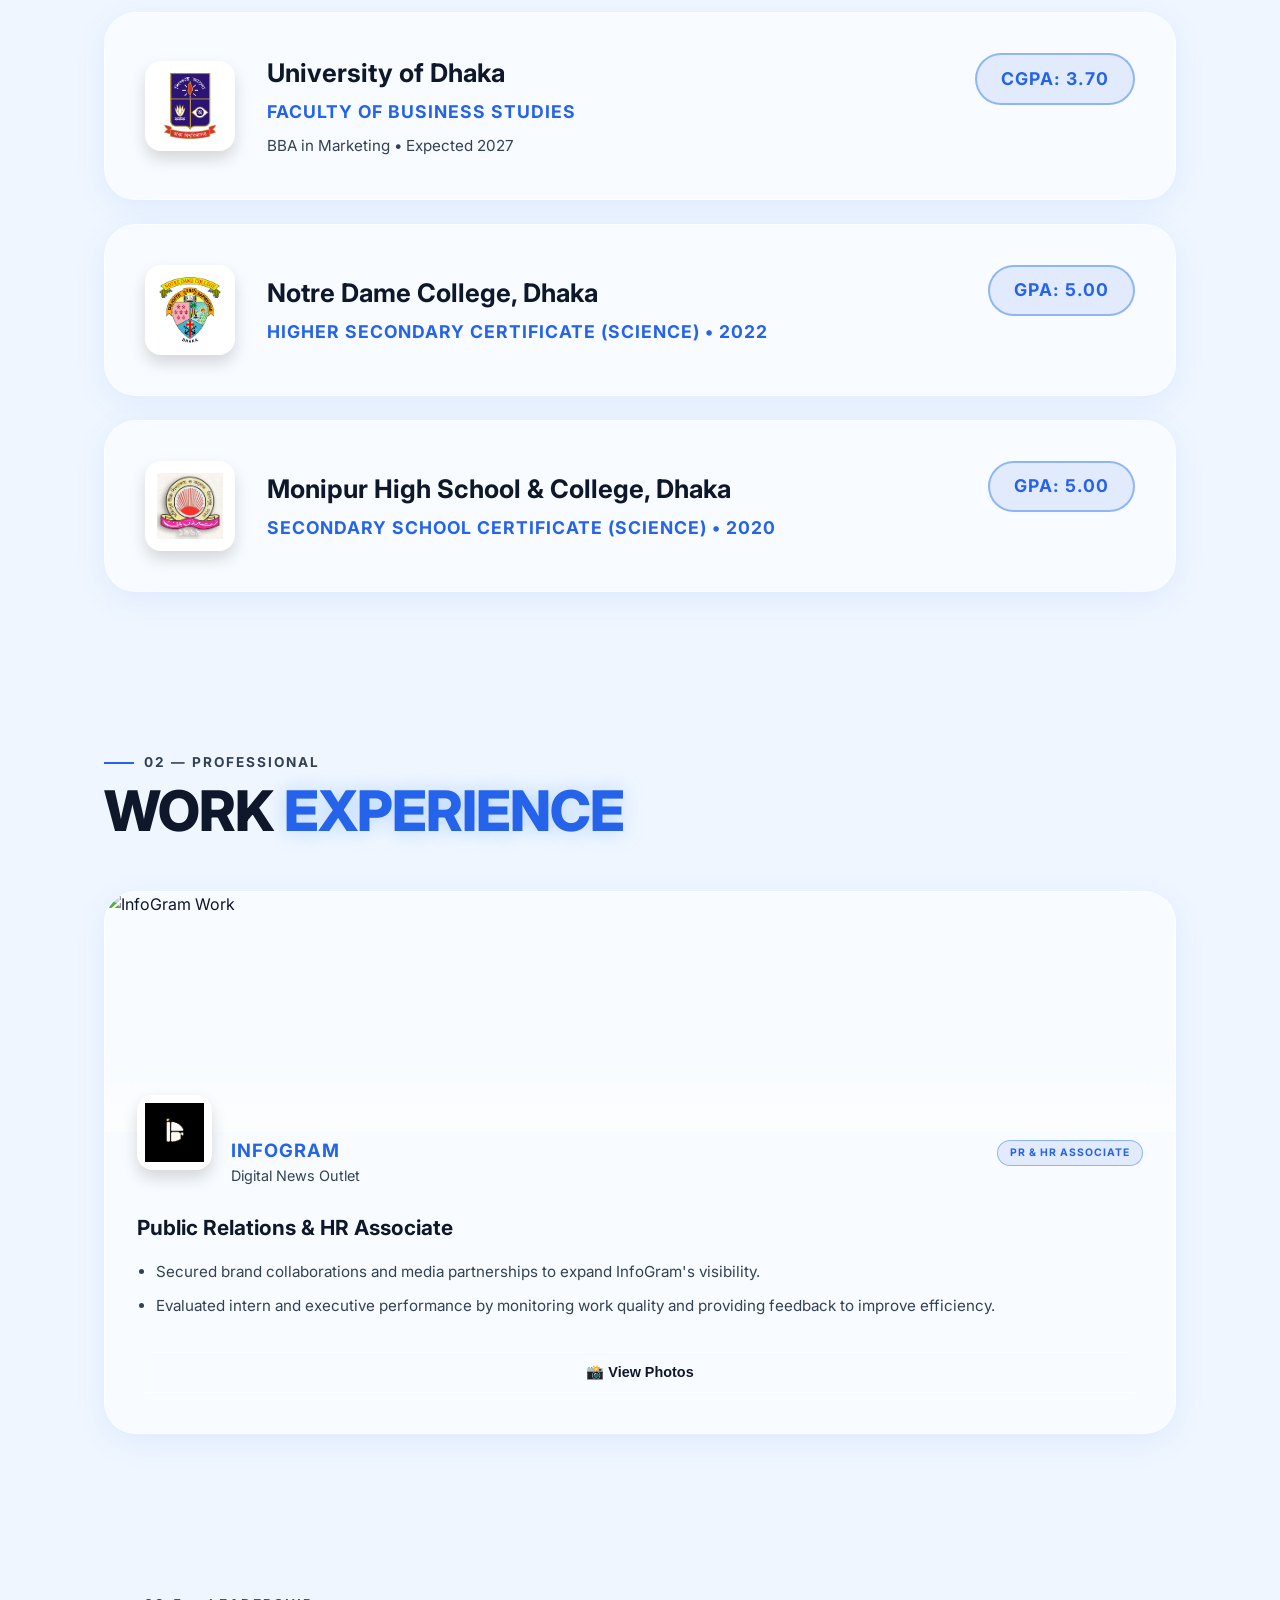
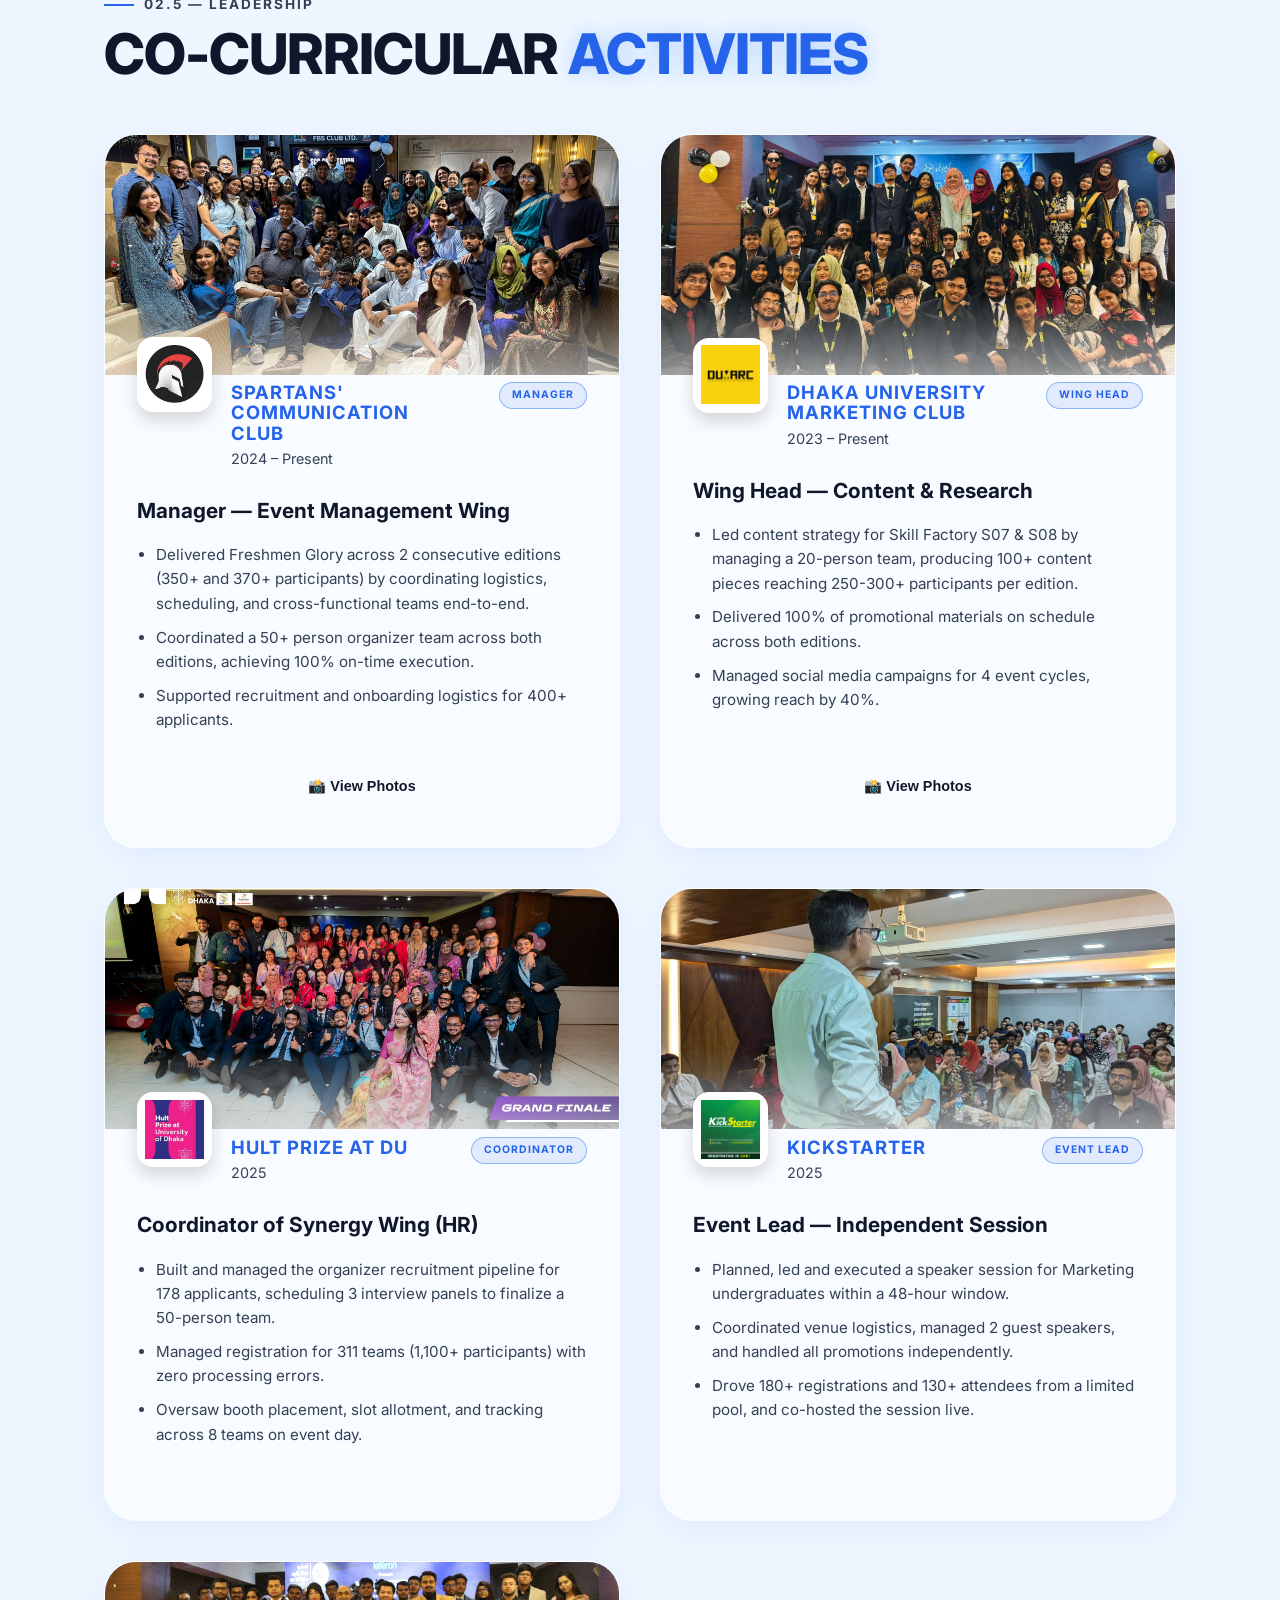
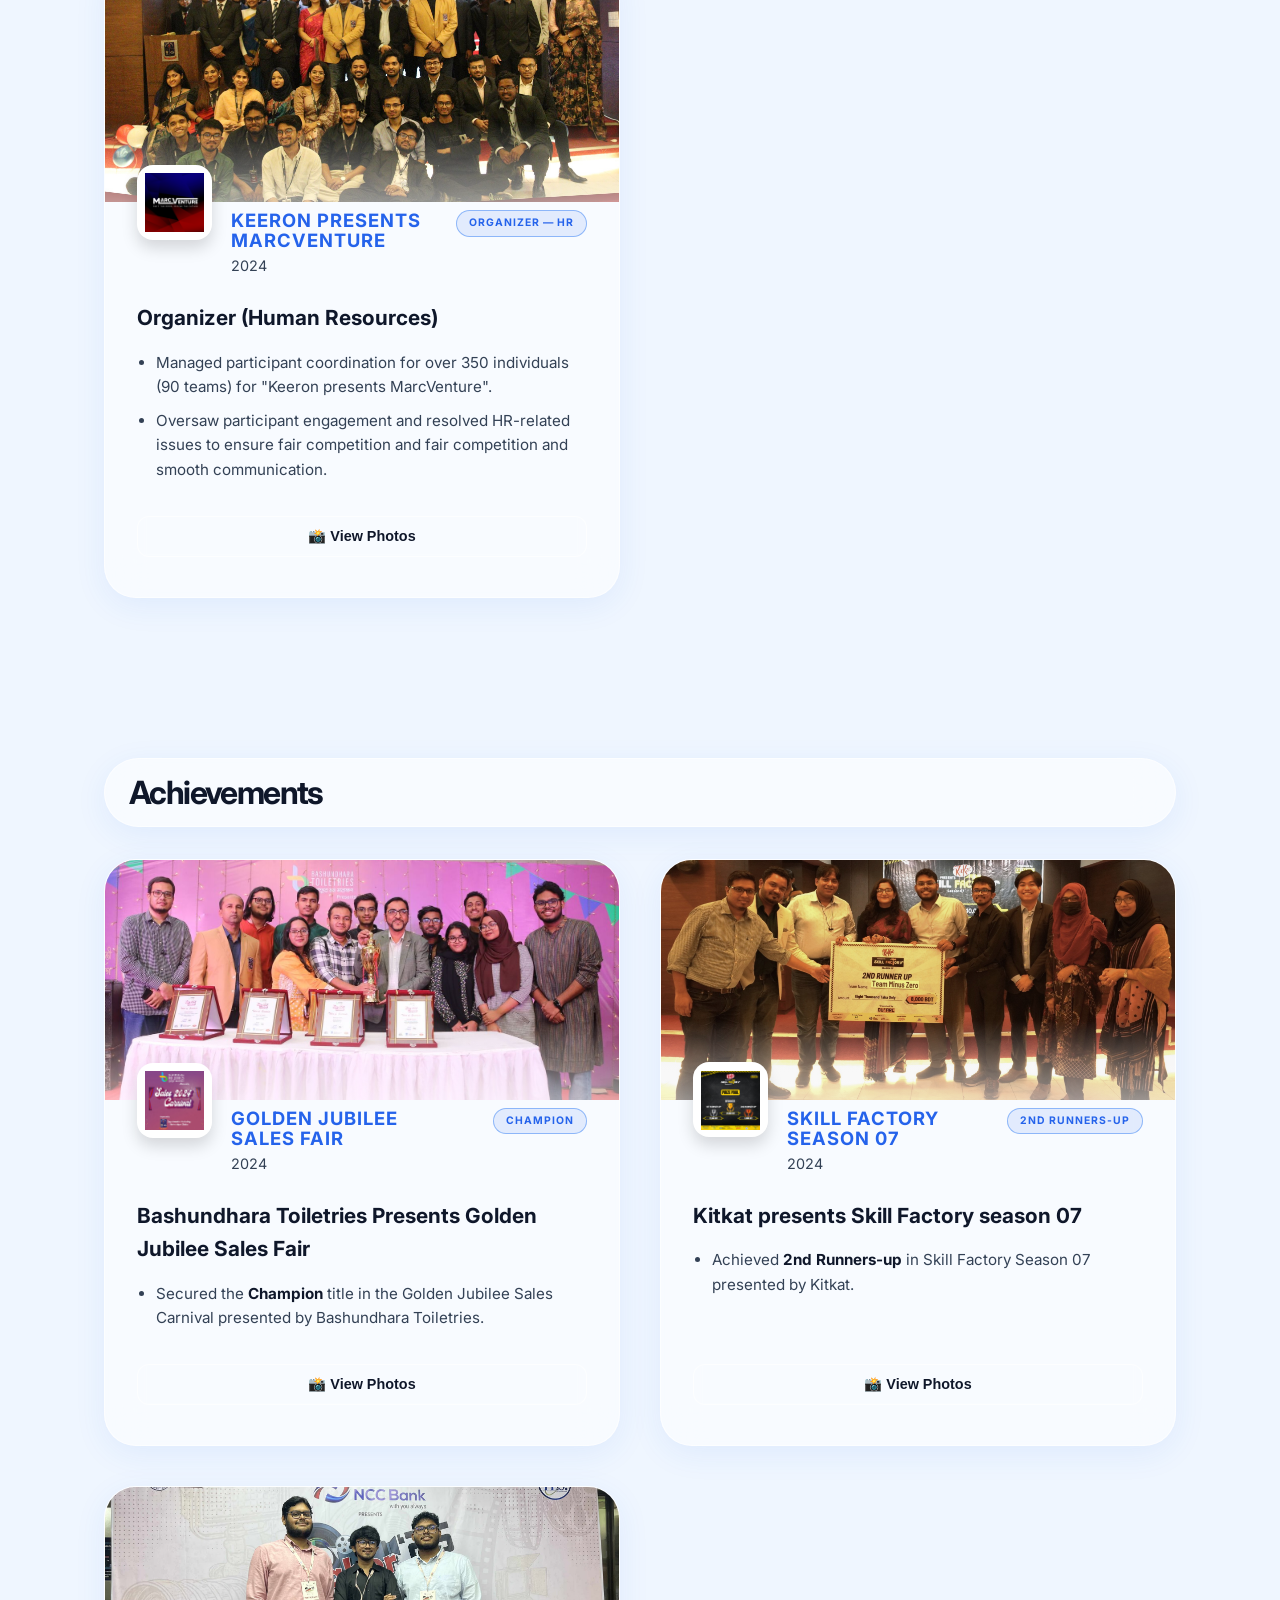
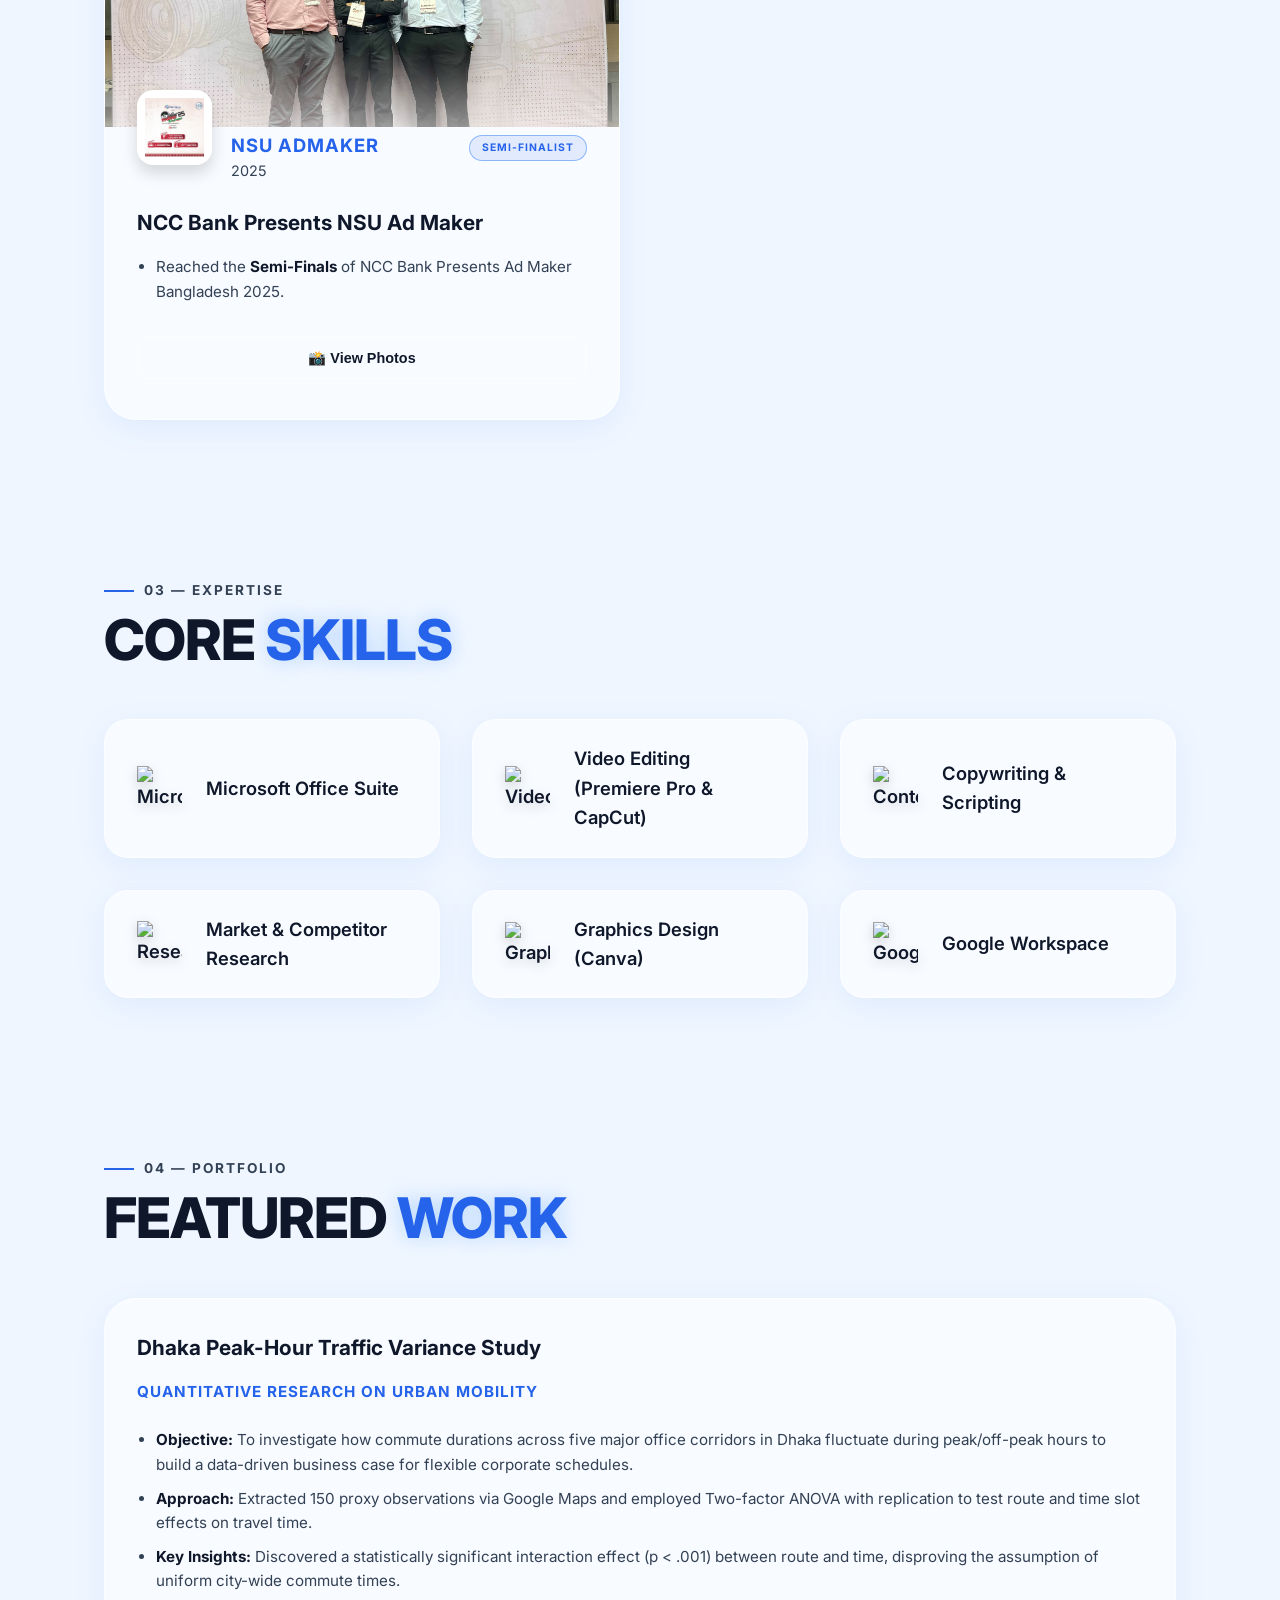
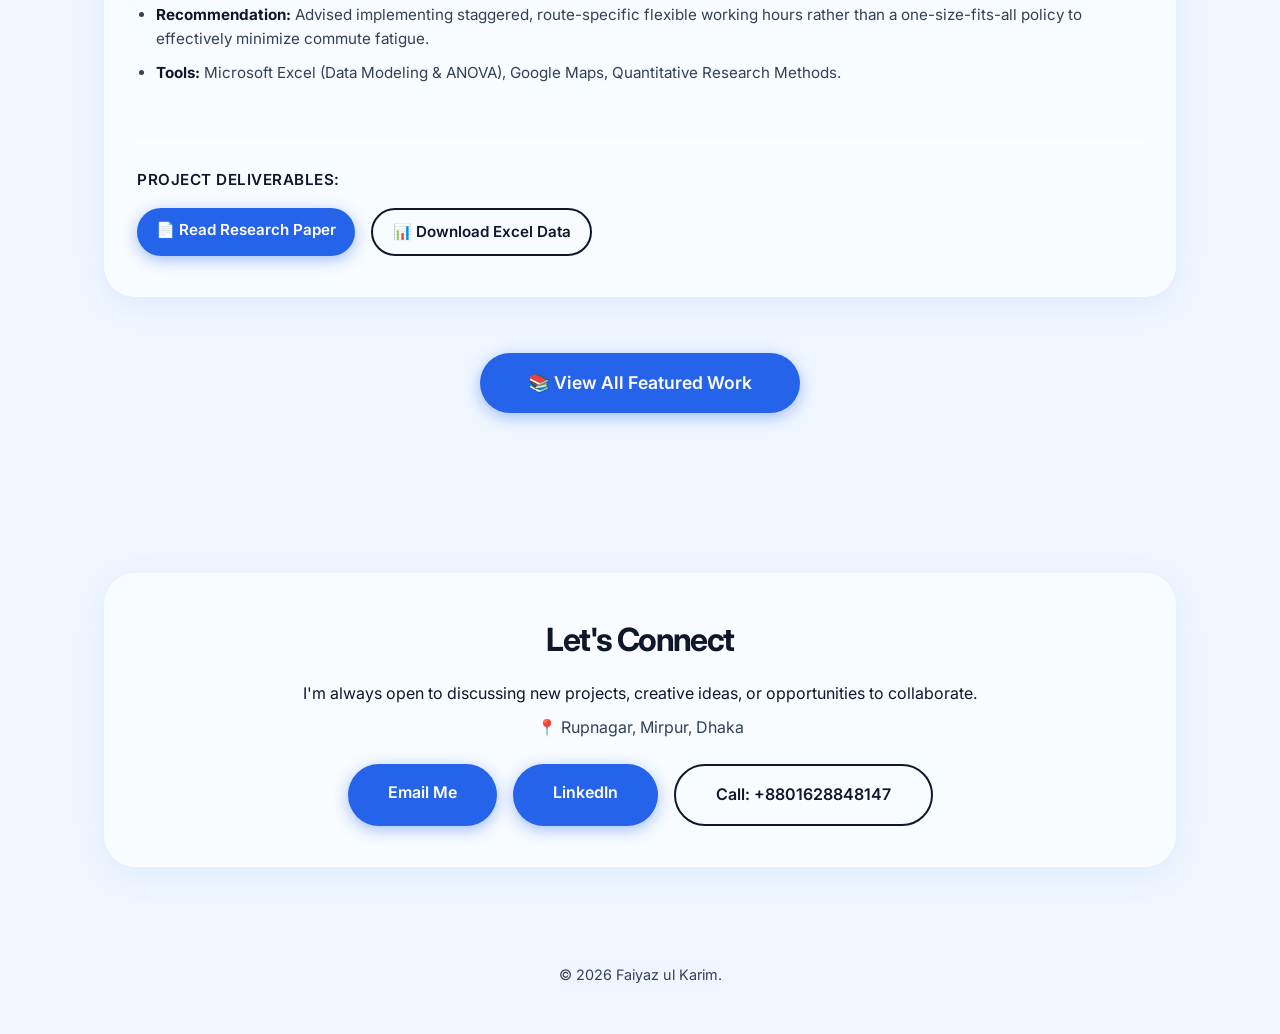
==== commit 790183dc: "Update index.html" ====
--- a/index.html
+++ b/index.html
@@ -416,23 +416,35 @@
                             Quantitative Research on Urban Mobility
                         </p>
 
-                        <p style="margin-bottom: 1.5rem; color: var(--text-secondary); line-height: 1.6;">
-                            Investigating how commute durations across major office corridors in Dhaka fluctuate to build a data-driven business case for flexible corporate schedules using Two-factor ANOVA.
-                        </p>
-
-                        <div style="display: flex; gap: 1rem; flex-wrap: wrap;">
-                            <a href="work.html" class="btn" style="padding: 0.6rem 1.2rem; font-size: 0.9rem;">📄 Read Case Study</a>
-                        </div>
-                    </div>
-                </div>
-            </div>
-
-            <div style="text-align:center; margin-top: 3rem; display: flex; justify-content: center; gap: 1rem; flex-wrap: wrap;">
-                <a href="work.html" class="btn">📚 View All Featured Work</a> 
-                
-                <a href="https://medium.com/@yourusername" target="_blank" class="btn outline">
-                    Read My Writing on Medium
-                </a>
+                        <ul class="exp-details">
+                            <li><strong>Objective:</strong> To investigate how commute durations across five major office corridors in Dhaka fluctuate during peak/off-peak hours to build a data-driven business case for flexible corporate schedules.</li>
+                            <li><strong>Approach:</strong> Extracted 150 proxy observations via Google Maps and employed Two-factor ANOVA with replication to test route and time slot effects on travel time.</li>
+                            <li><strong>Key Insights:</strong> Discovered a statistically significant interaction effect (p &lt; .001) between route and time, disproving the assumption of uniform city-wide commute times.</li>
+                            <li><strong>Recommendation:</strong> Advised implementing staggered, route-specific flexible working hours rather than a one-size-fits-all policy to effectively minimize commute fatigue.</li>
+                            <li><strong>Tools:</strong> Microsoft Excel (Data Modeling & ANOVA), Google Maps, Quantitative Research Methods.</li>
+                        </ul>
+
+                        <div style="margin-top: 1.5rem; padding-top: 1.5rem; border-top: 1px solid var(--glass-border);">
+                            <p style="margin-bottom: 1rem; font-size: 0.95rem; font-weight: 600; color: var(--text-color); letter-spacing: 0.5px;">
+                                PROJECT DELIVERABLES:
+                            </p>
+                            <div style="display: flex; gap: 1rem; flex-wrap: wrap;">
+                                <a href="Dhaka Traffic Variance Test final.pdf" target="_blank" class="btn" style="padding: 0.6rem 1.2rem; font-size: 0.95rem;">
+                                    📄 Read Research Paper
+                                </a>
+                                <a href="Dhaka Traffic.xlsx" class="btn outline" style="padding: 0.6rem 1.2rem; font-size: 0.95rem;">
+                                    📊 Download Excel Data
+                                </a>
+                            </div>
+                        </div>
+                    </div>
+                </div>
+            </div>
+
+            <div style="text-align:center; margin-top: 3.5rem; display: flex; justify-content: center;">
+                <a href="work.html" class="btn" style="padding: 1rem 3rem; font-size: 1.1rem;">
+                    📚 View All Featured Work
+                </a> 
             </div>
         </section>
 
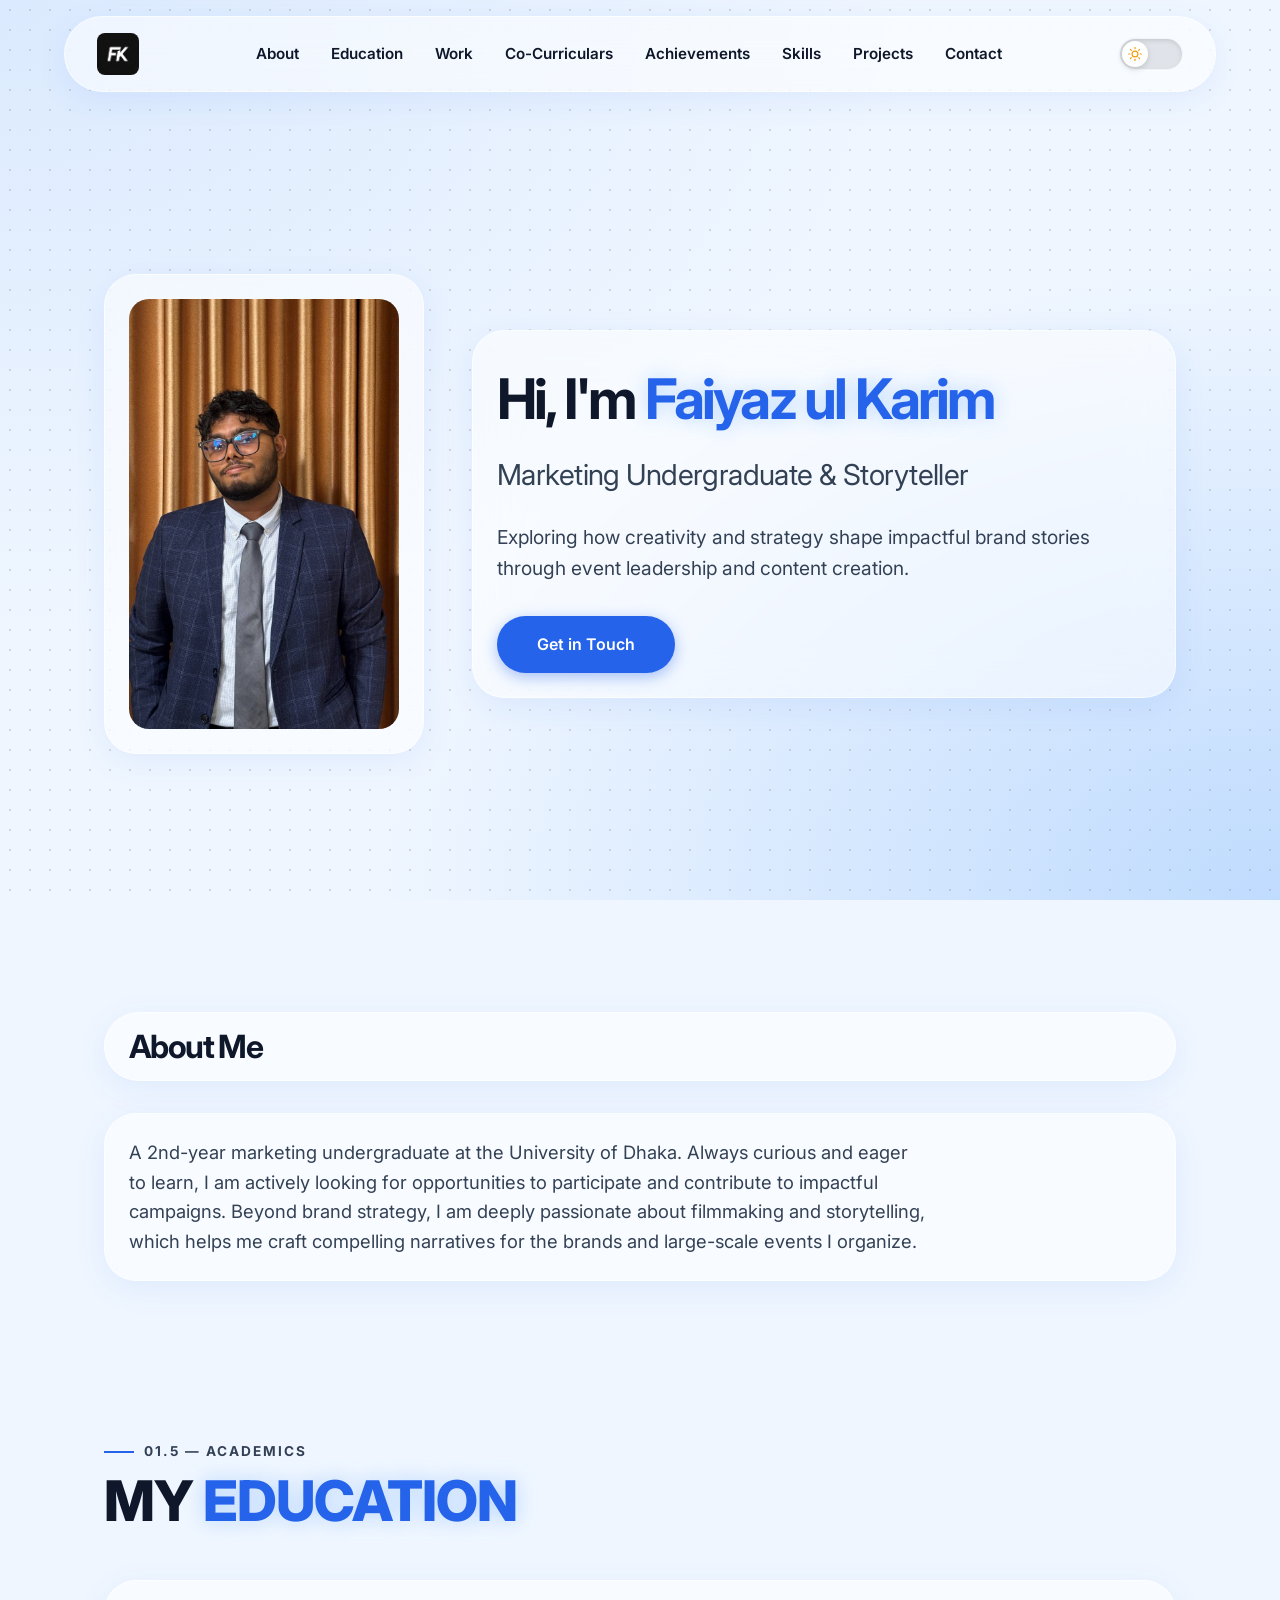
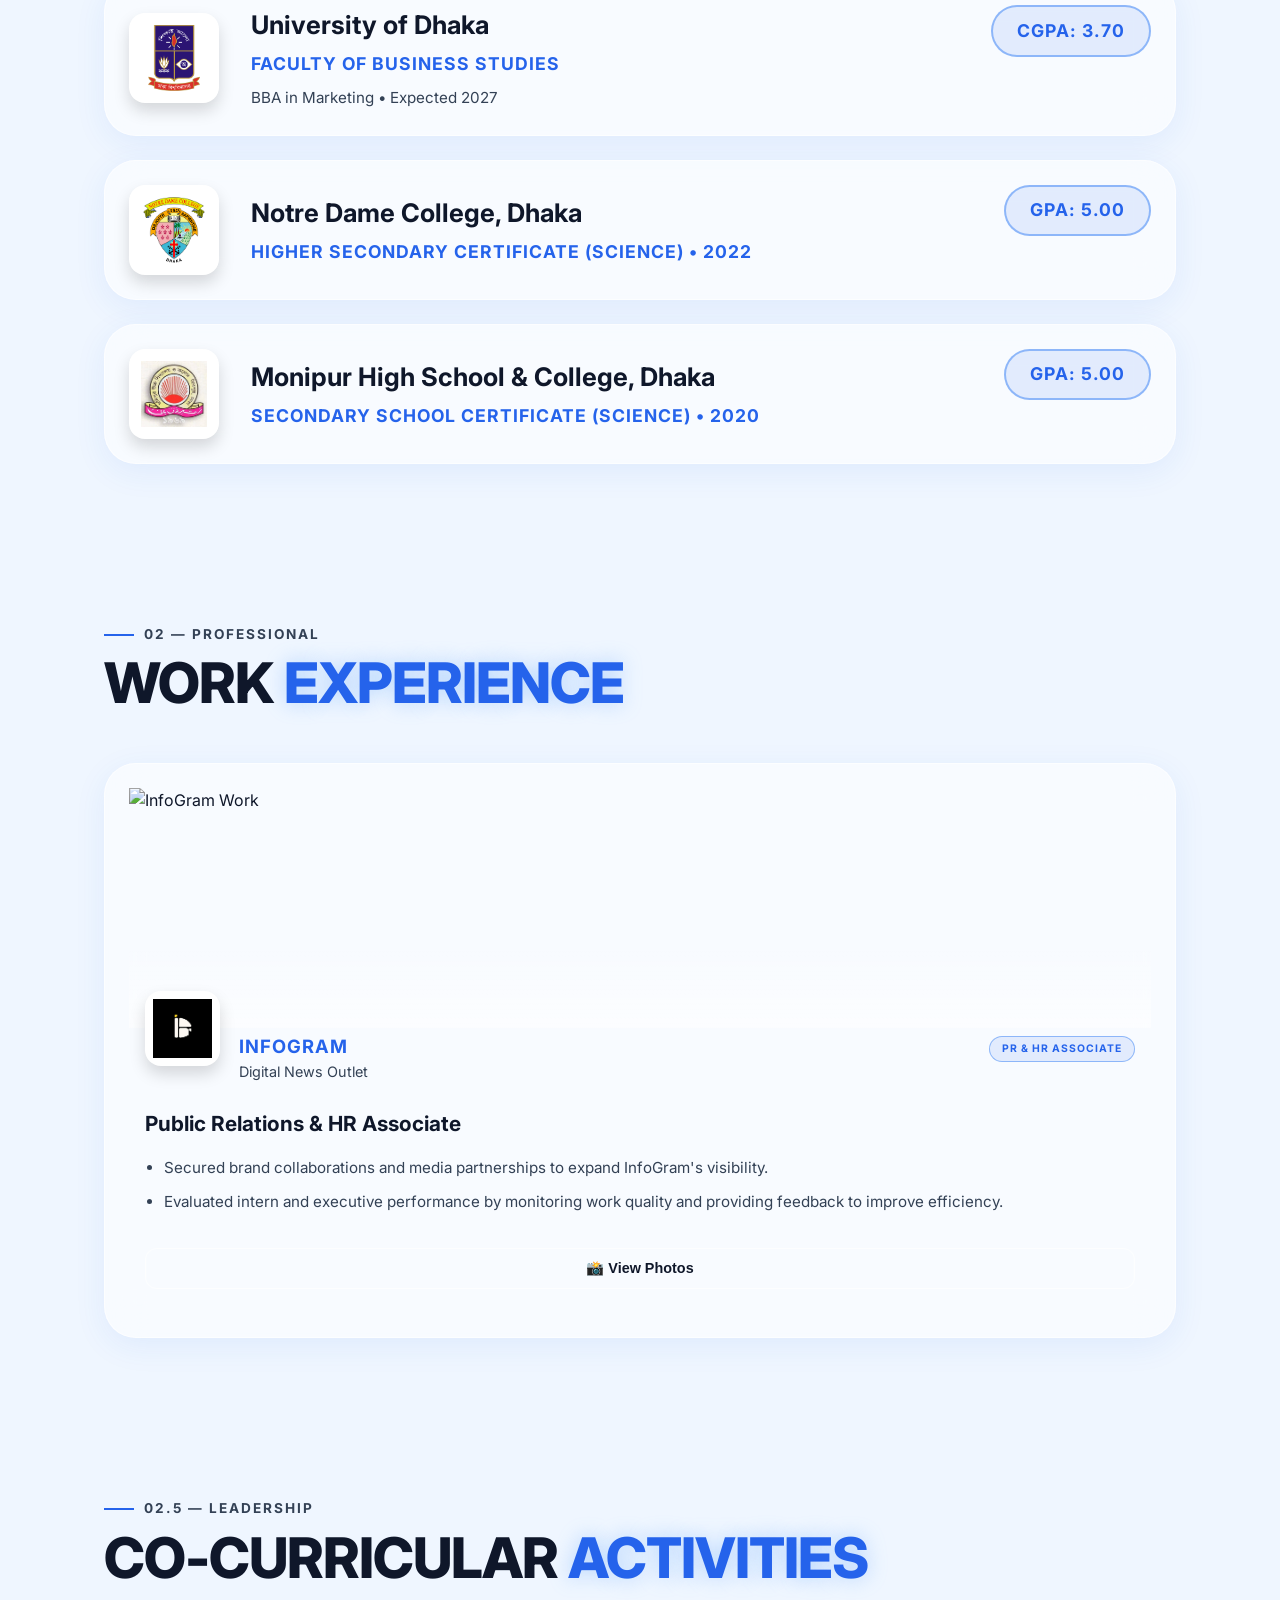
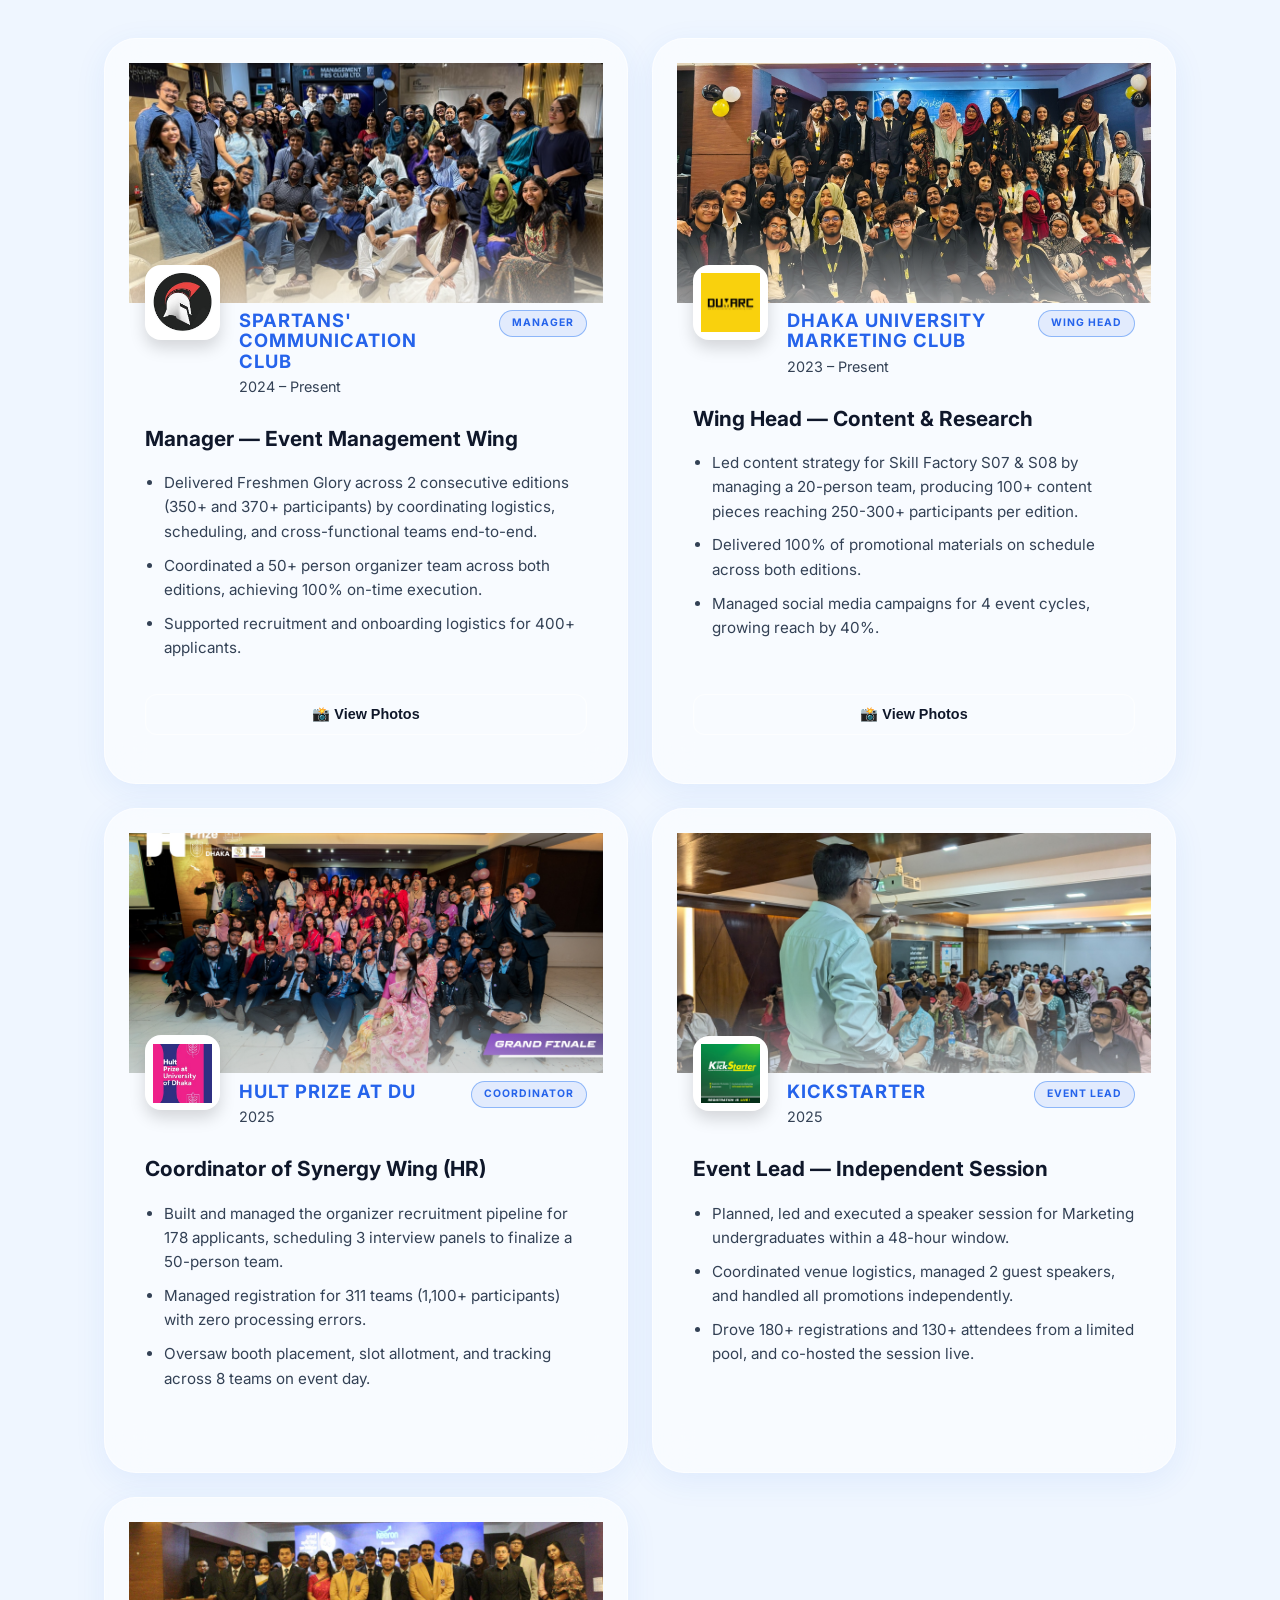
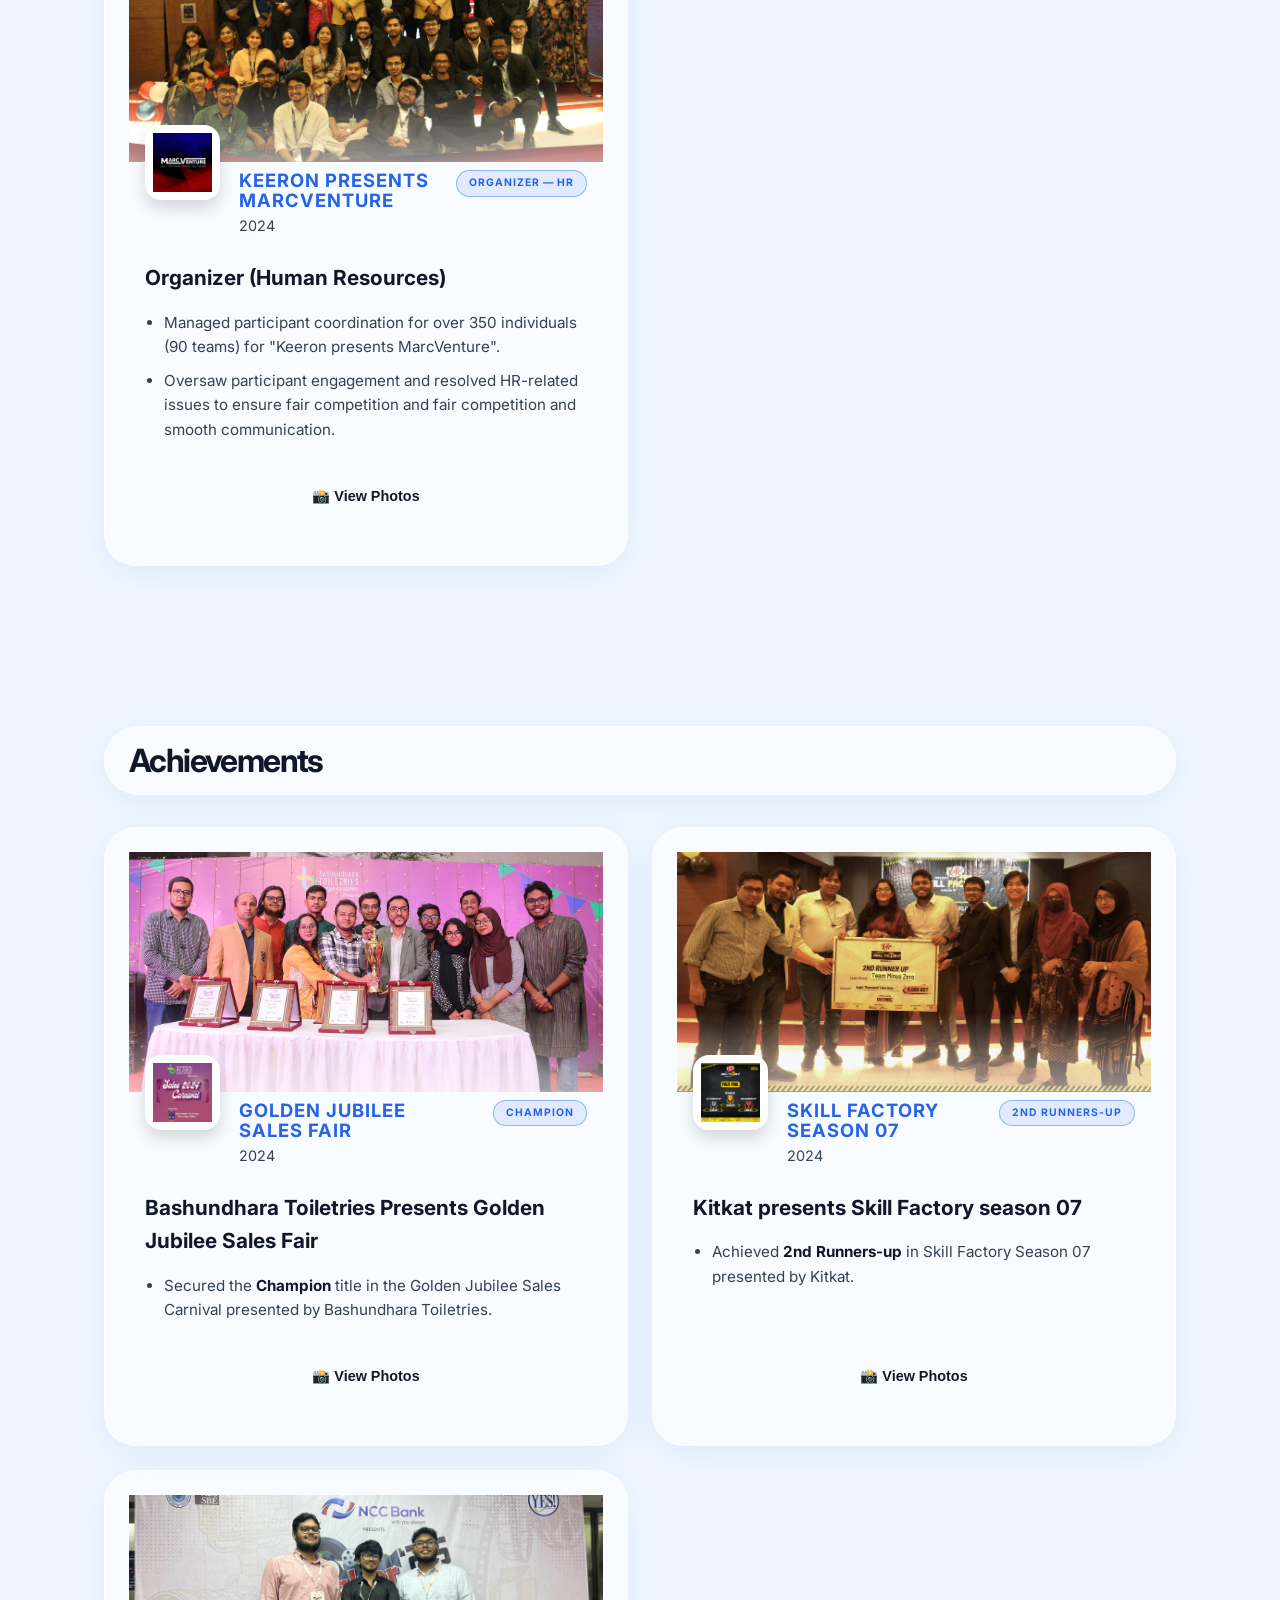
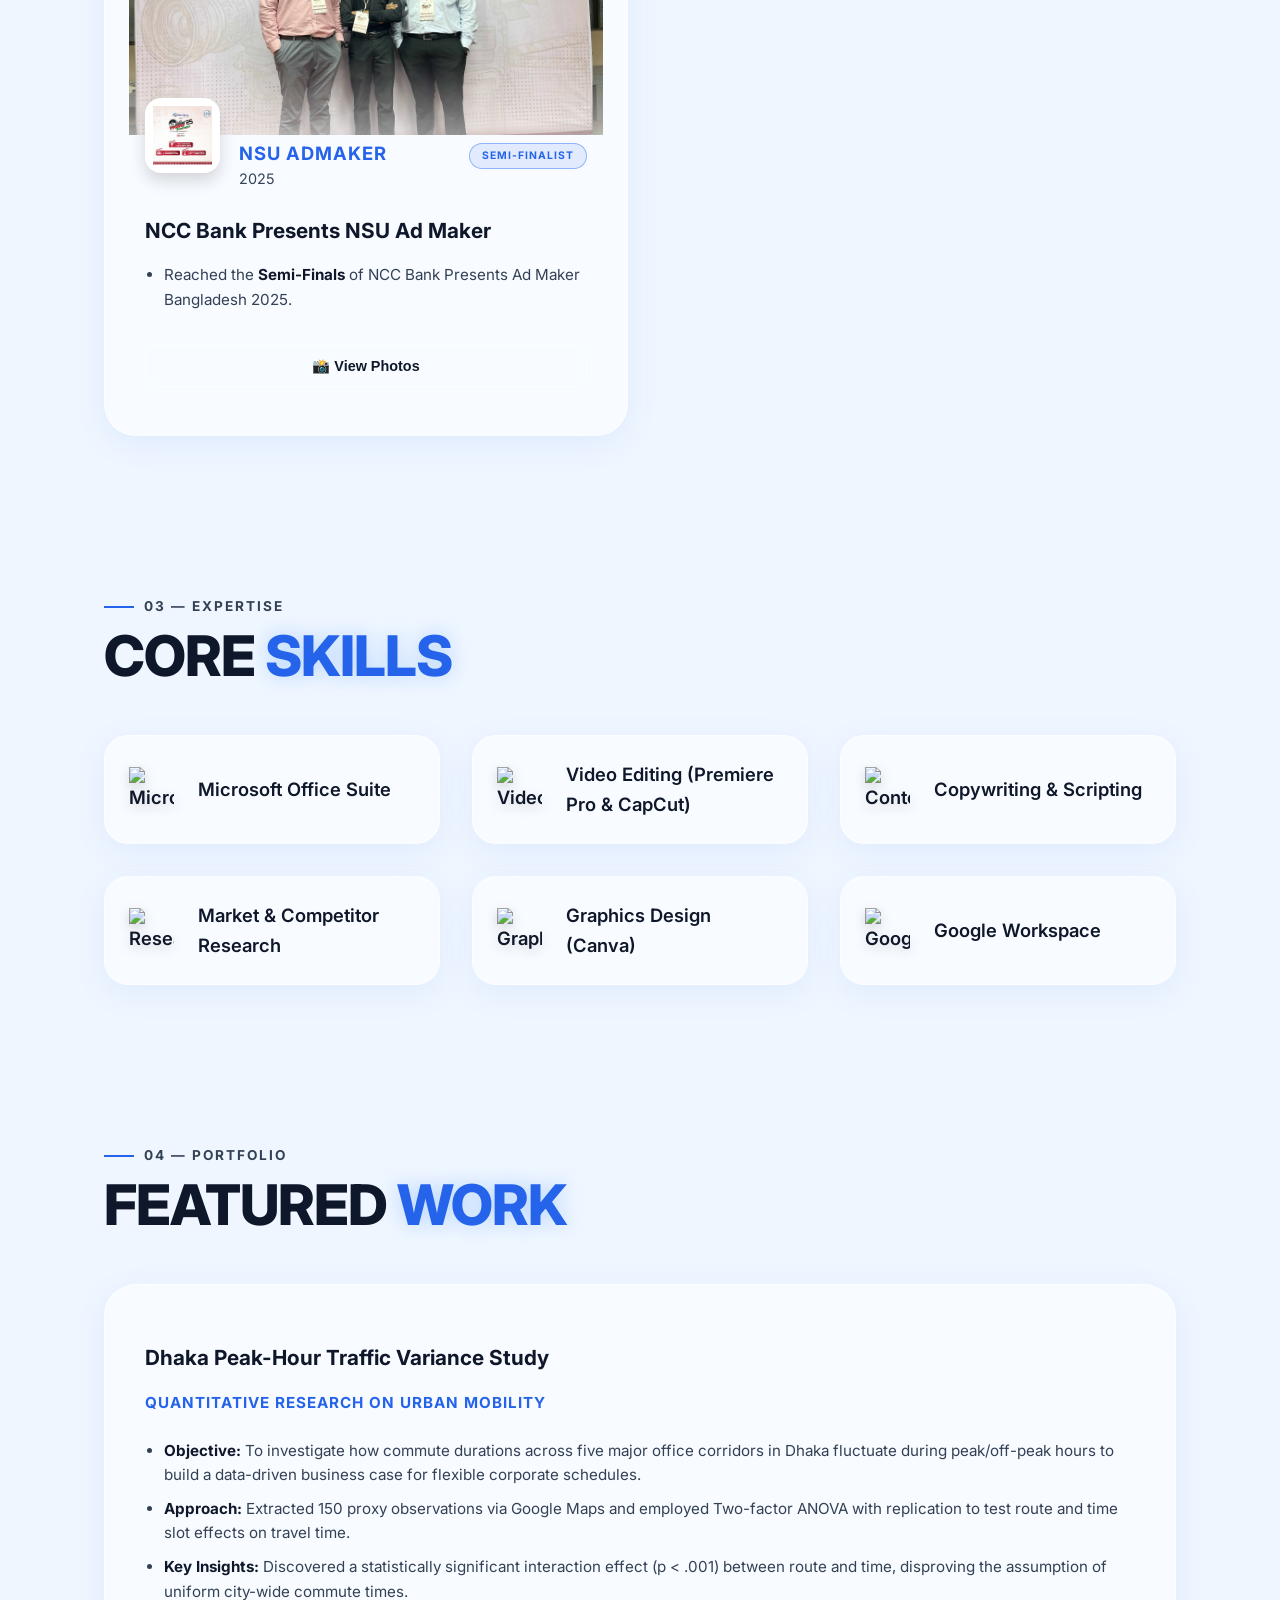
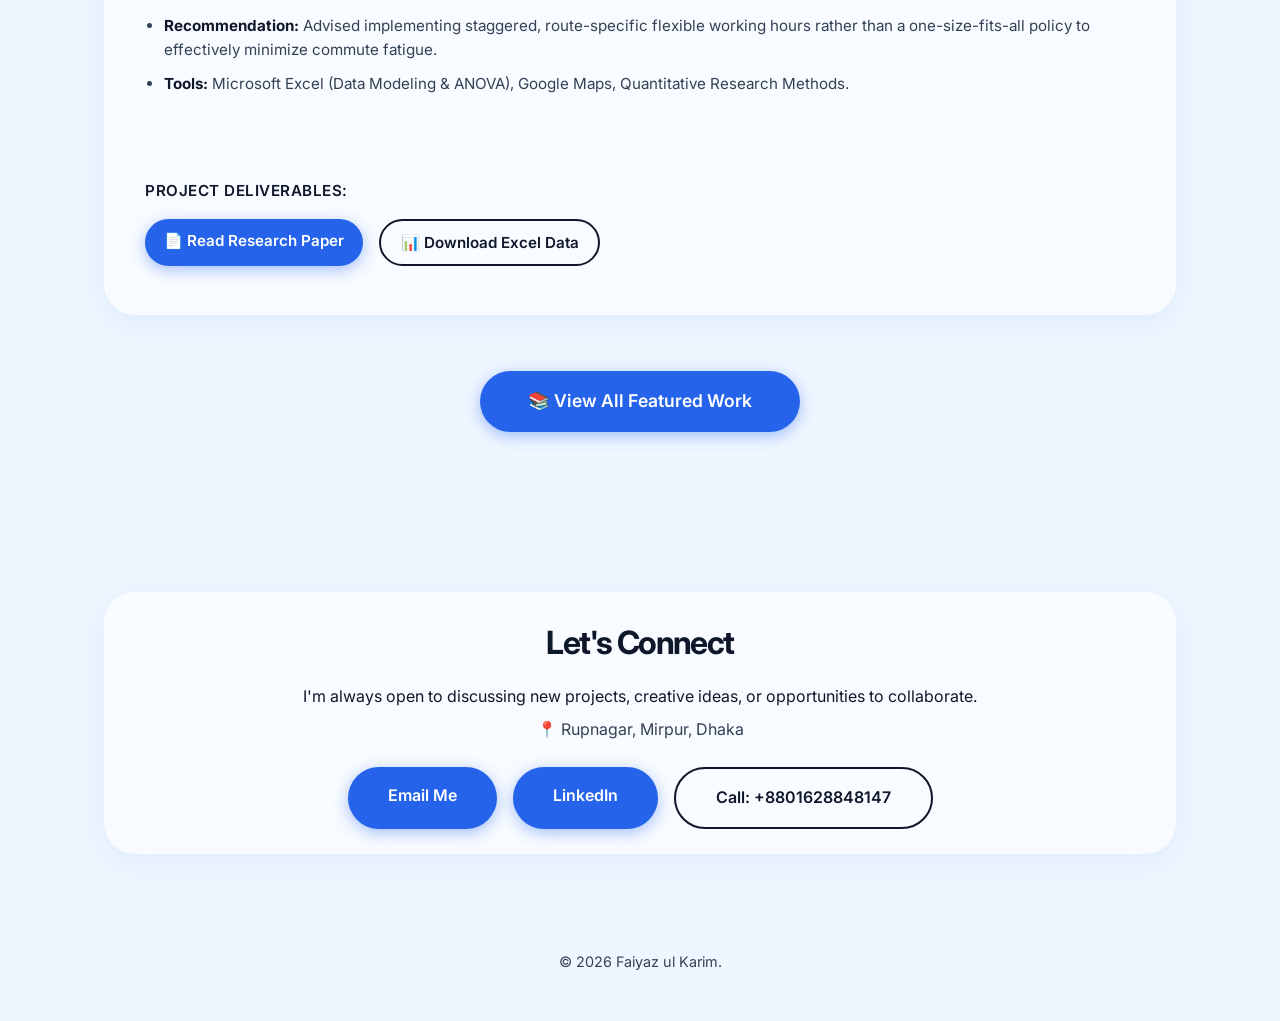
==== commit 8a7f0c3b: "Update index.html" ====
--- a/index.html
+++ b/index.html
@@ -1,12 +1,22 @@
 <!DOCTYPE html>
 <html lang="en" data-theme="dark">
 <head>
+<head>
+    <!-- Your existing tags -->
     <meta charset="UTF-8">
     <meta name="viewport" content="width=device-width, initial-scale=1.0">
     <title>Faiyaz ul Karim | Portfolio</title>
     <link rel="icon" type="image/jpeg" href="fk-logo.jpg"> 
     <link href="https://fonts.googleapis.com/css2?family=Inter:wght@300;400;600;700&display=swap" rel="stylesheet">
     <link rel="stylesheet" href="style.css">
+    
+    <!-- Add this style block -->
+    <style>
+        html {
+            scroll-padding-top: 120px; 
+        }
+    </style>
+</head>
 </head>
 <body>
     <nav class="glass-nav">
--- a/style.css
+++ b/style.css
@@ -42,6 +42,7 @@
 
 html {
     scroll-behavior: smooth;
+    scroll-padding-top: 100px; /* Adjust this to match the height of your nav bar + some breathing room */
 }
 
 body {
@@ -714,3 +715,164 @@
 #projects .exp-card {
     min-height: 300px;
 }
+
+/* Tighter grid spacing */
+.exp-grid {
+    gap: 1.5rem; /* Reduced from 2.5rem */
+}
+
+/* Reduce bubble padding */
+.glass-bubble {
+    padding: 1.5rem; /* Reduced from 2.5rem */
+}
+
+/* Adjust project-specific content spacing */
+.exp-content {
+    padding: 0 1rem 1.5rem 1rem; /* Reduced inner padding */
+}
+
+/* Smaller Deliverables Section */
+.deliverables-container {
+    margin-top: 1rem;
+    padding-top: 1rem;
+    border-top: 1px solid var(--glass-border);
+}
+
+.deliverable-buttons {
+    display: flex; 
+    gap: 0.75rem; 
+    flex-wrap: wrap;
+    margin-top: 0.5rem;
+}
+
+/* Compact button style for cards */
+.btn-sm {
+    padding: 0.5rem 1rem !important;
+    font-size: 0.85rem !important;
+}
+/* Placeholder Image Styling */
+.image-placeholder {
+    margin: 2.5rem 0;
+    padding: 1rem;
+    text-align: center;
+}
+
+.image-placeholder img {
+    width: 100%;
+    border-radius: 16px;
+    height: auto;
+    max-height: 450px;
+    object-fit: cover;
+    display: block;
+    margin-bottom: 1rem;
+    background: #1e293b; /* Fallback color */
+}
+
+.image-placeholder .caption {
+    font-size: 0.85rem;
+    color: var(--text-secondary);
+    font-style: italic;
+    margin-bottom: 0;
+}
+
+.blog-text article h2 {
+    font-size: 1.8rem;
+    font-weight: 700;
+    margin-top: 3rem;
+    margin-bottom: 1rem;
+    color: var(--text-color);
+}
+/* =========================================
+   FIXED BLOG/ARTICLE PAGE STYLES
+   ========================================= */
+
+/* Ensure the nav doesn't overlap the content */
+.blog-nav {
+    position: sticky;
+    top: 0;
+    display: flex;
+    justify-content: space-between;
+    align-items: center;
+    padding: 1rem 5%;
+    background: var(--bg-color); /* Matches theme */
+    z-index: 1000;
+    border-bottom: 1px solid var(--glass-border);
+}
+
+/* Cinematic Hero Header */
+.blog-hero {
+    position: relative;
+    width: 100%;
+    min-height: 60vh;
+    display: flex;
+    align-items: flex-end;
+    padding: 4rem 10%;
+    overflow: hidden;
+}
+
+.blog-hero-content {
+    max-width: 900px;
+    z-index: 2;
+}
+
+.blog-title {
+    font-size: clamp(2rem, 5vw, 3.5rem); /* Responsive text */
+    font-weight: 800;
+    color: #ffffff;
+    line-height: 1.1;
+    margin-bottom: 1.5rem;
+    text-shadow: 0 4px 15px rgba(0,0,0,0.5);
+}
+
+.blog-meta {
+    display: flex;
+    gap: 1.5rem;
+    color: rgba(255,255,255,0.8);
+    font-size: 0.9rem;
+}
+
+/* The Reading Container - This is the most important fix */
+.blog-main {
+    max-width: 850px; /* Limits width for readability */
+    margin: -50px auto 4rem auto; /* Pulls intro up onto the image slightly */
+    padding: 0 5%;
+    position: relative;
+    z-index: 10;
+}
+
+/* Styled Intro Block */
+.blog-intro {
+    border-left: 5px solid var(--accent-color);
+    background: var(--glass-bg);
+    backdrop-filter: blur(20px);
+    padding: 2.5rem;
+    border-radius: 0 24px 24px 0;
+    font-size: 1.25rem;
+    line-height: 1.7;
+    margin-bottom: 3rem;
+    box-shadow: var(--glass-shadow);
+}
+
+/* Article Body Typography */
+.blog-text {
+    color: var(--text-color);
+    line-height: 1.8;
+}
+
+.blog-text h2 {
+    font-size: 2rem;
+    margin: 3rem 0 1rem 0;
+    color: var(--accent-color);
+}
+
+.blog-text p {
+    font-size: 1.15rem;
+    margin-bottom: 1.5rem;
+    color: var(--text-secondary);
+}
+
+/* Responsive fixes */
+@media (max-width: 768px) {
+    .blog-hero { min-height: 40vh; padding: 2rem 5%; }
+    .blog-intro { padding: 1.5rem; font-size: 1.1rem; }
+}
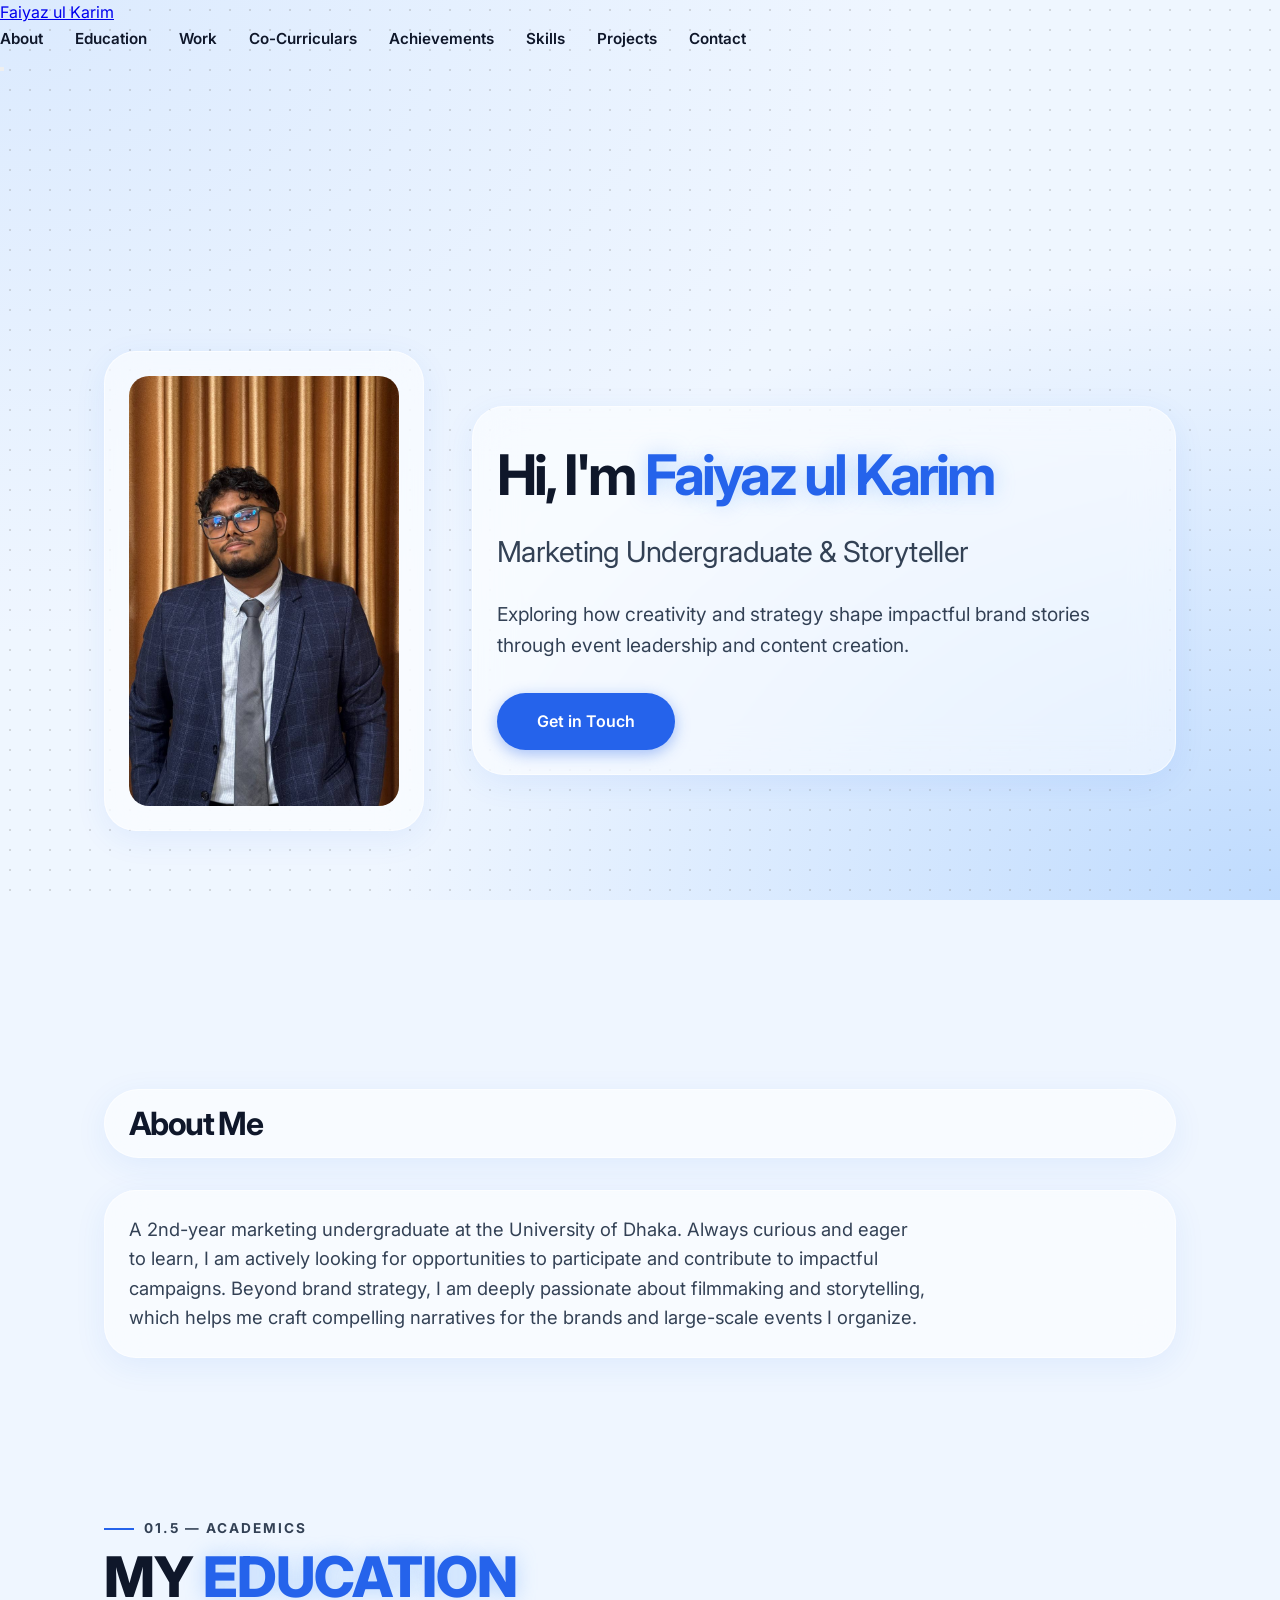
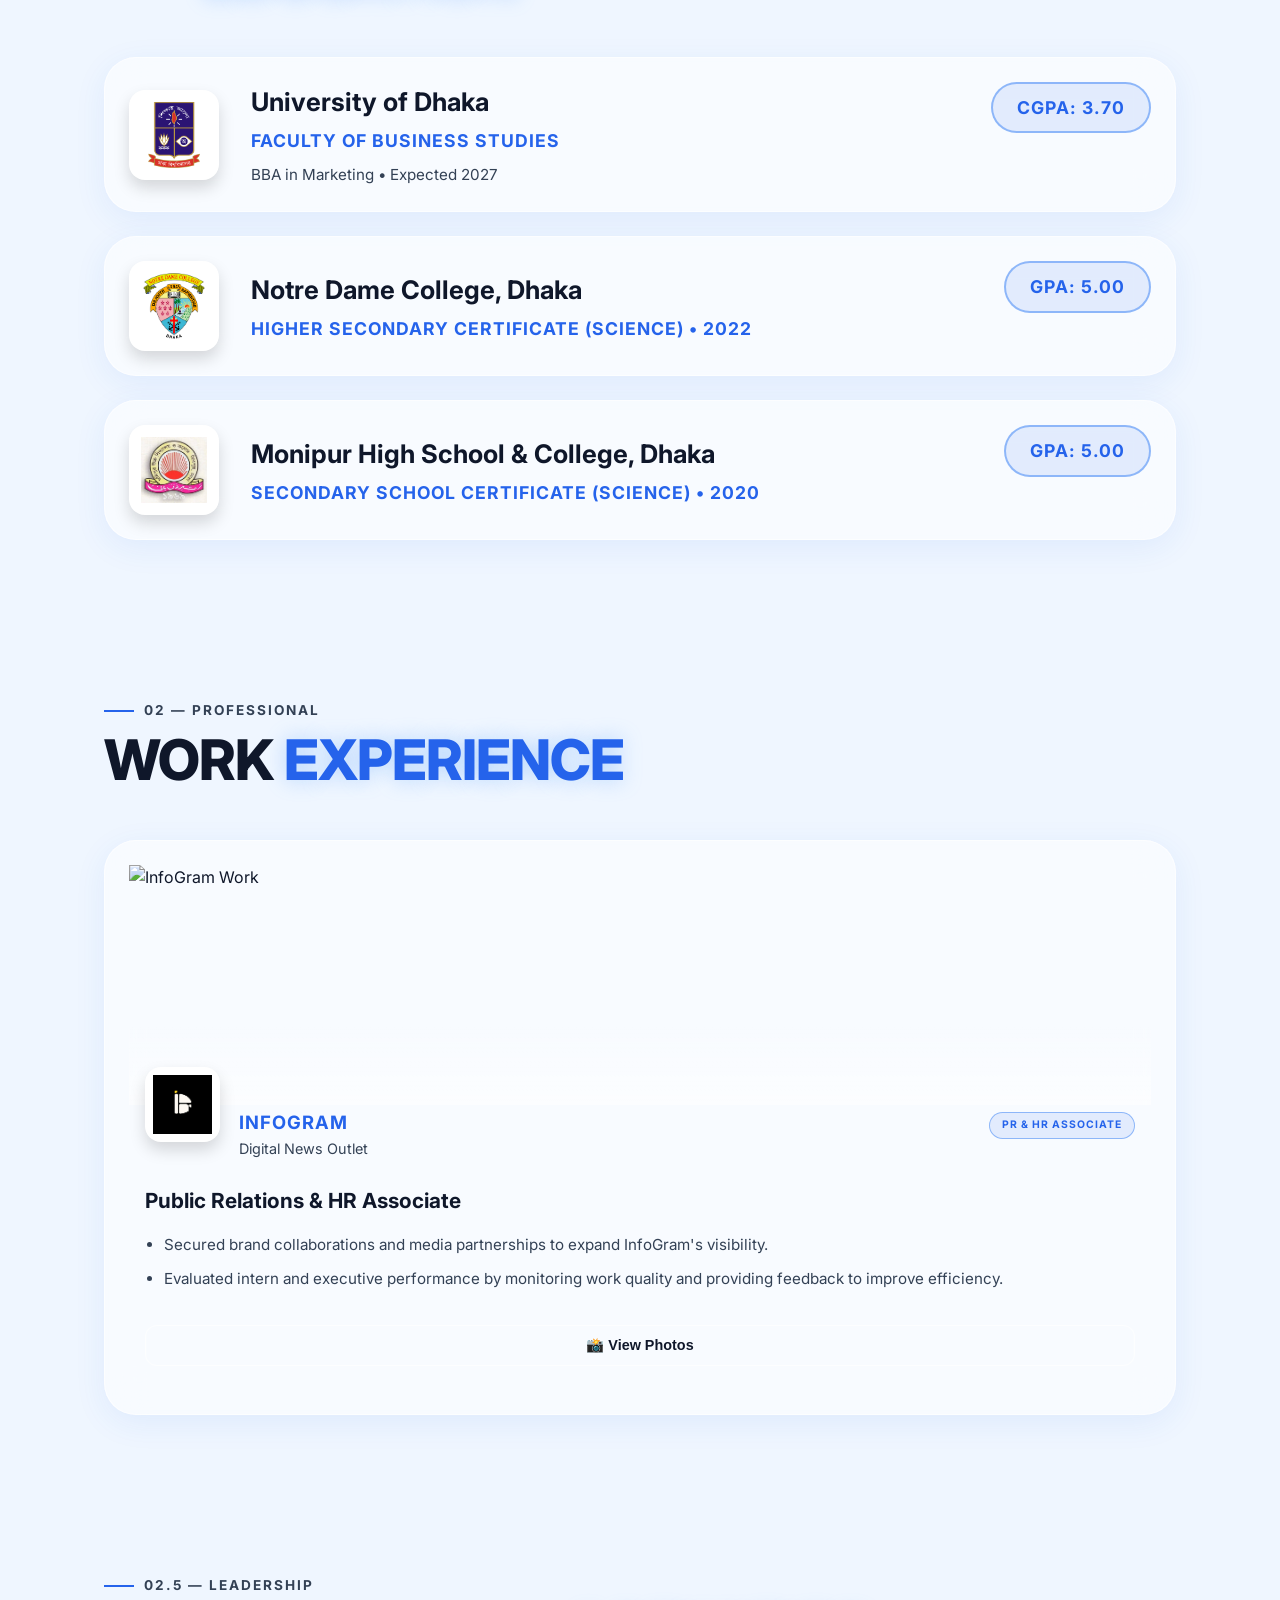
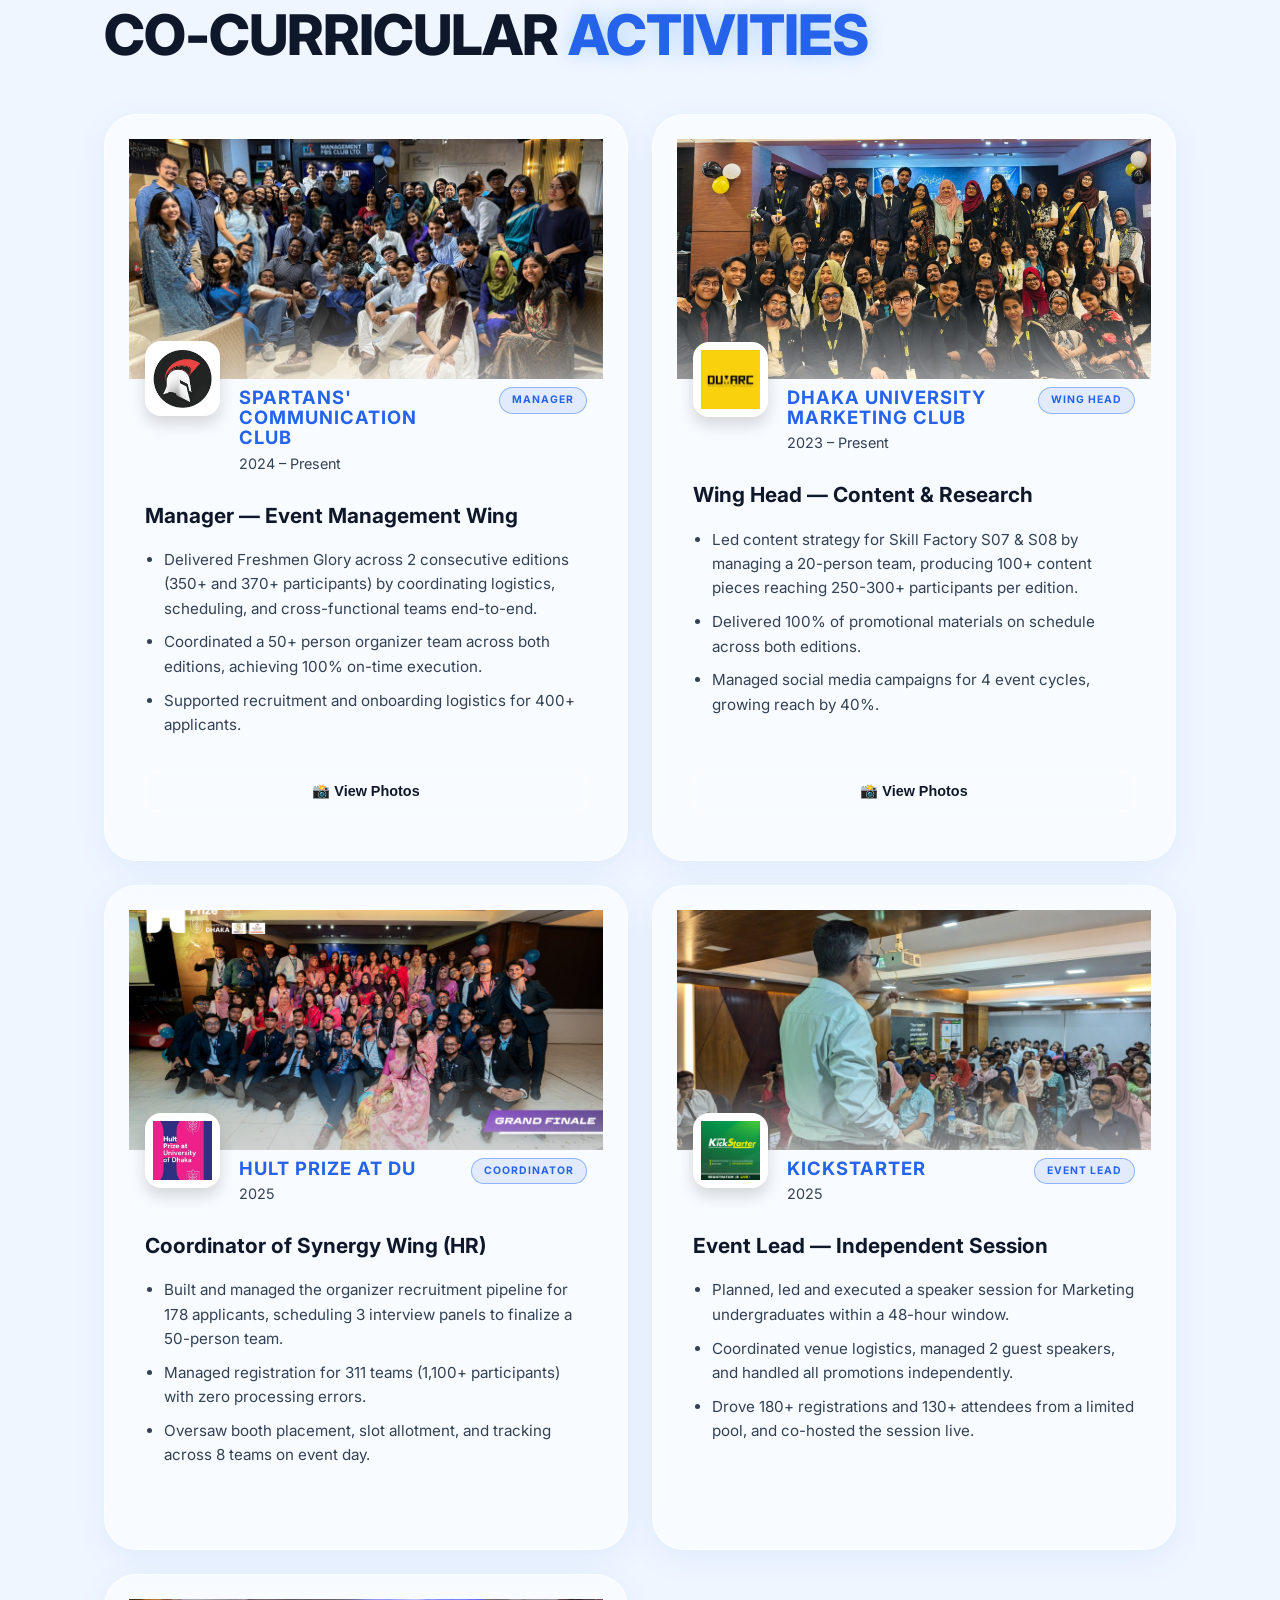
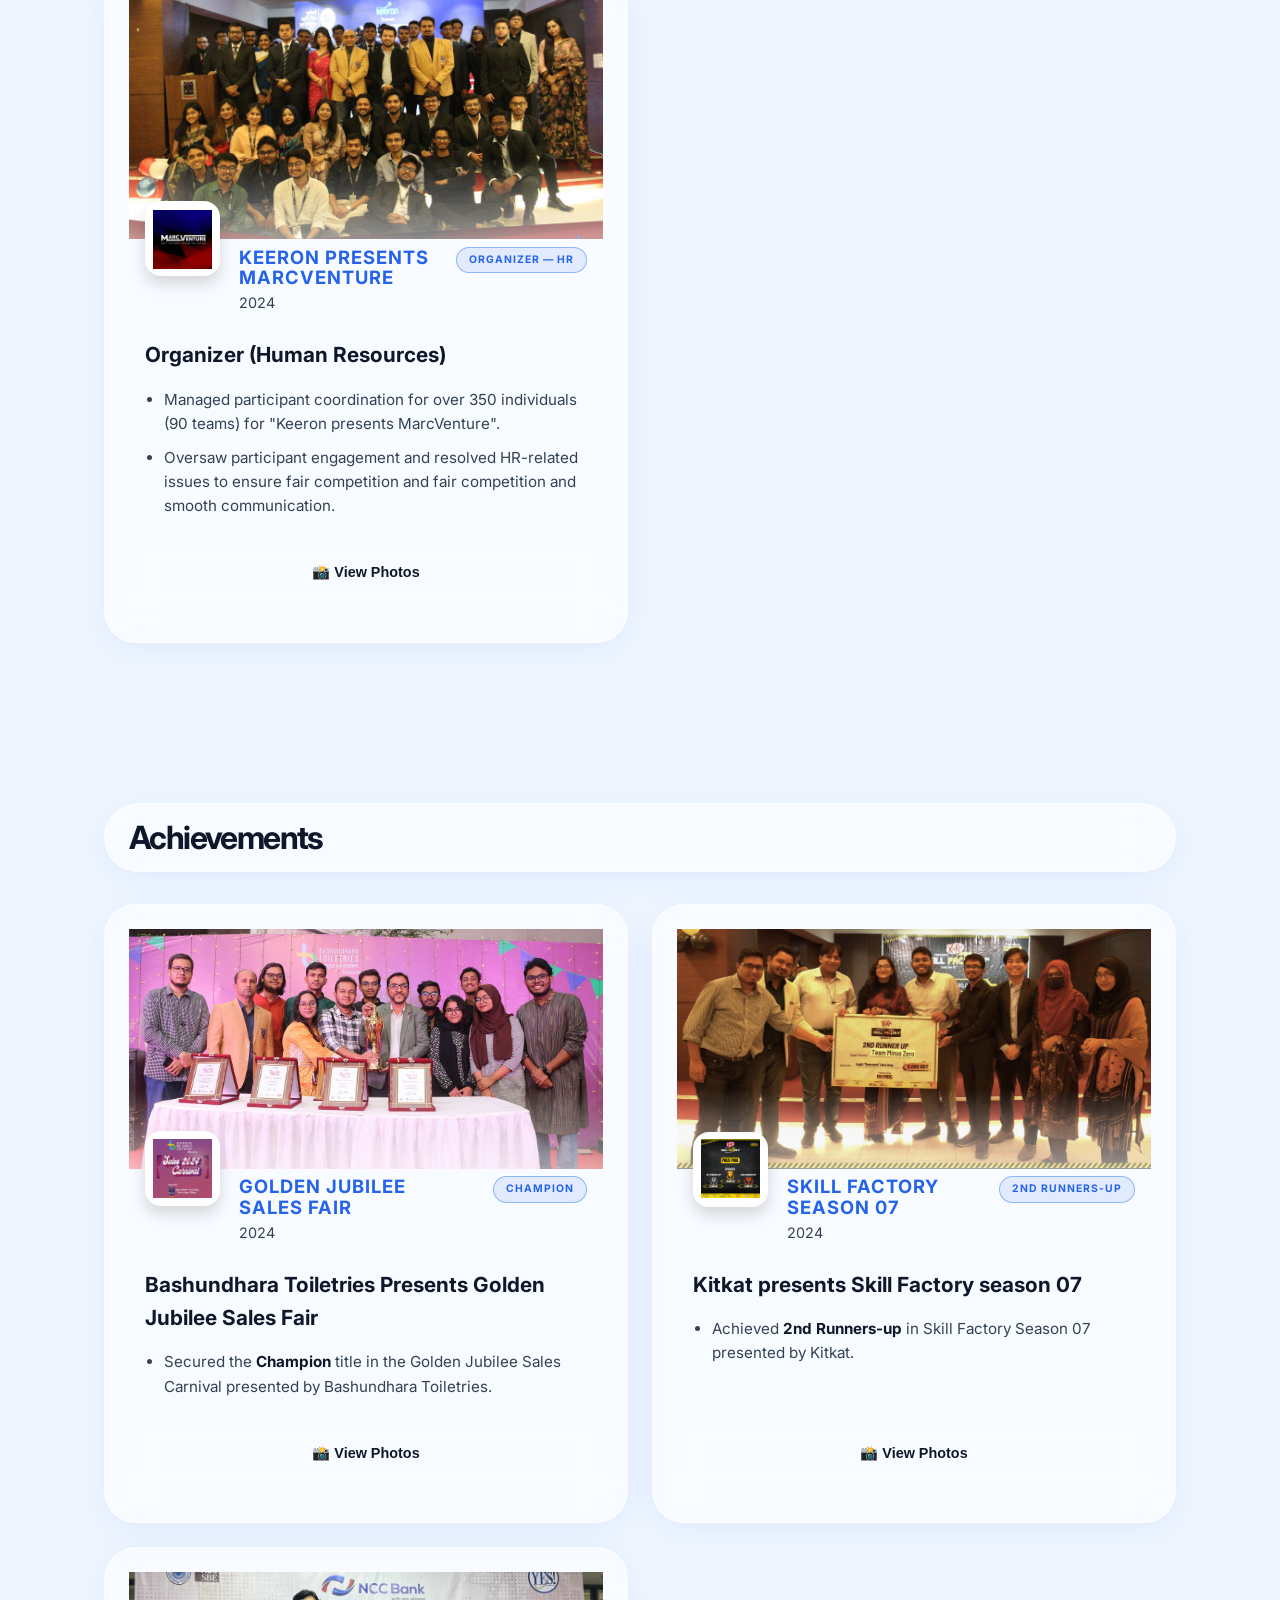
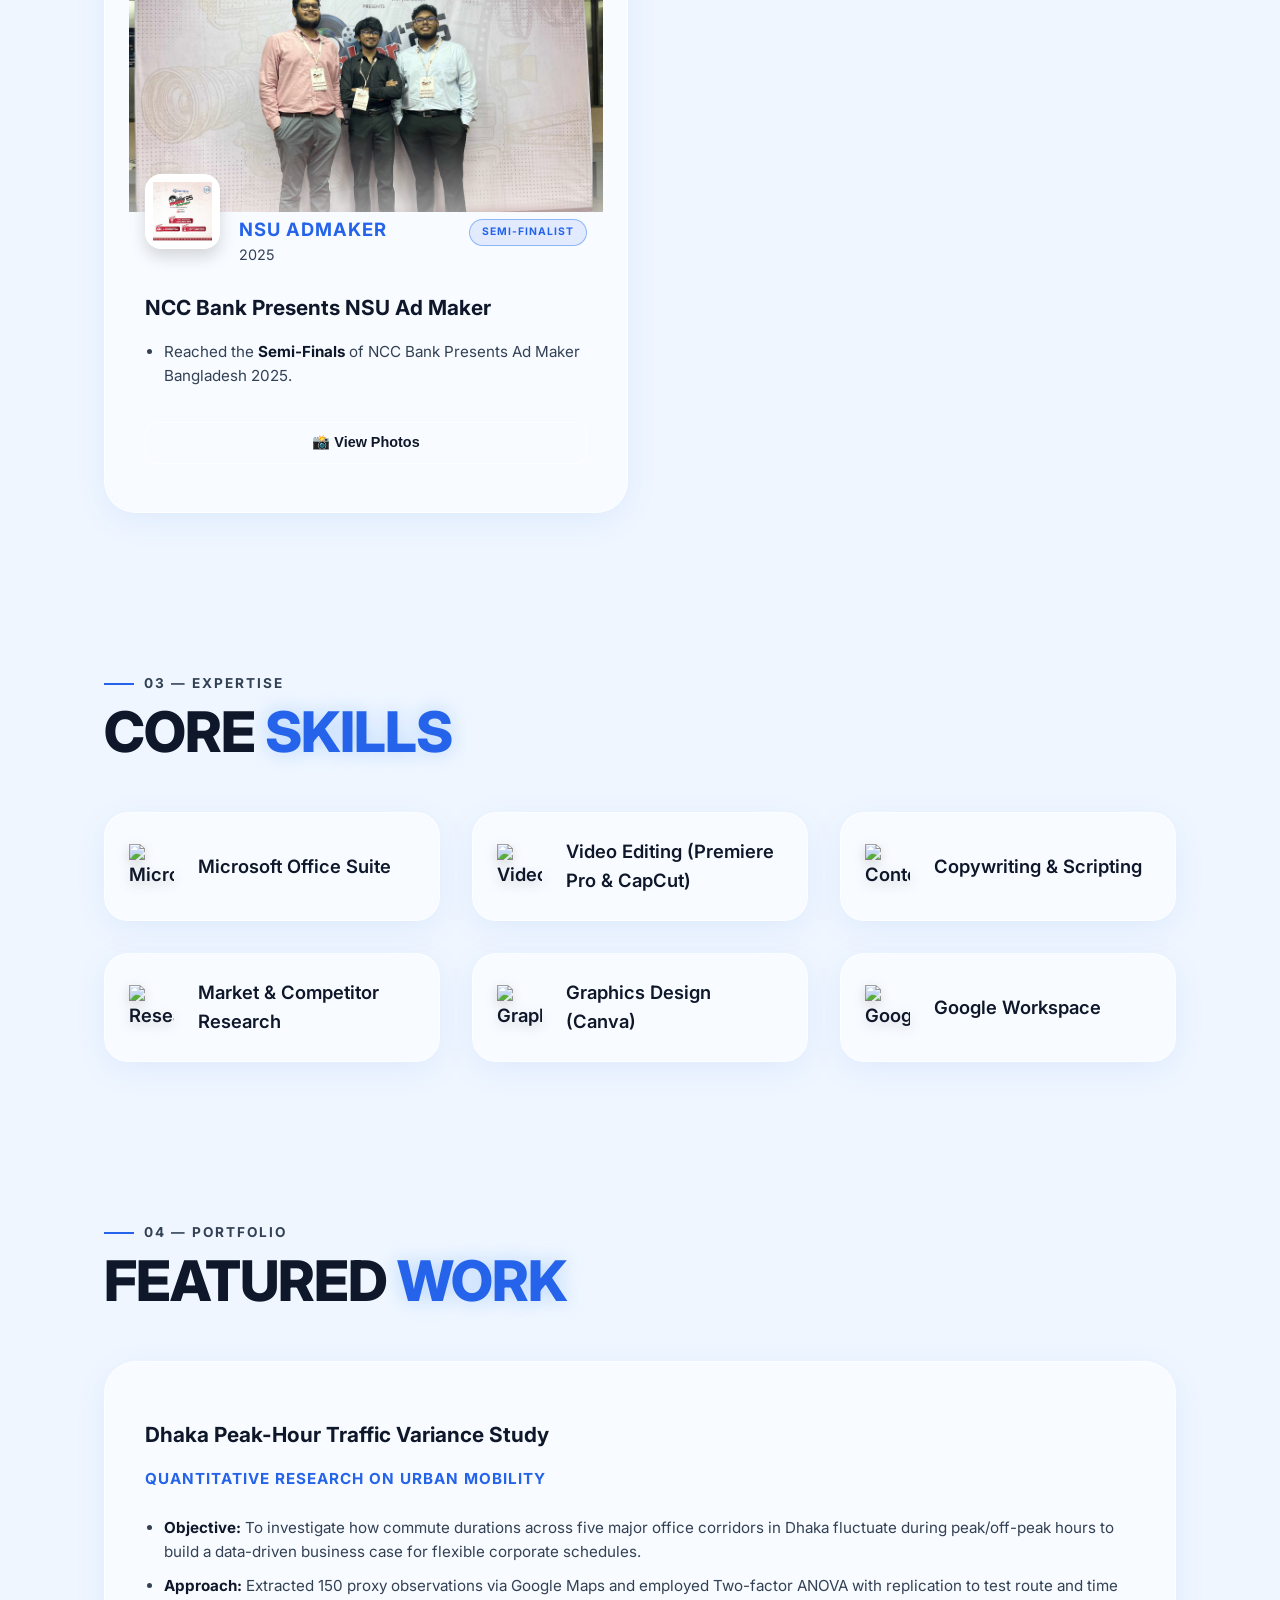
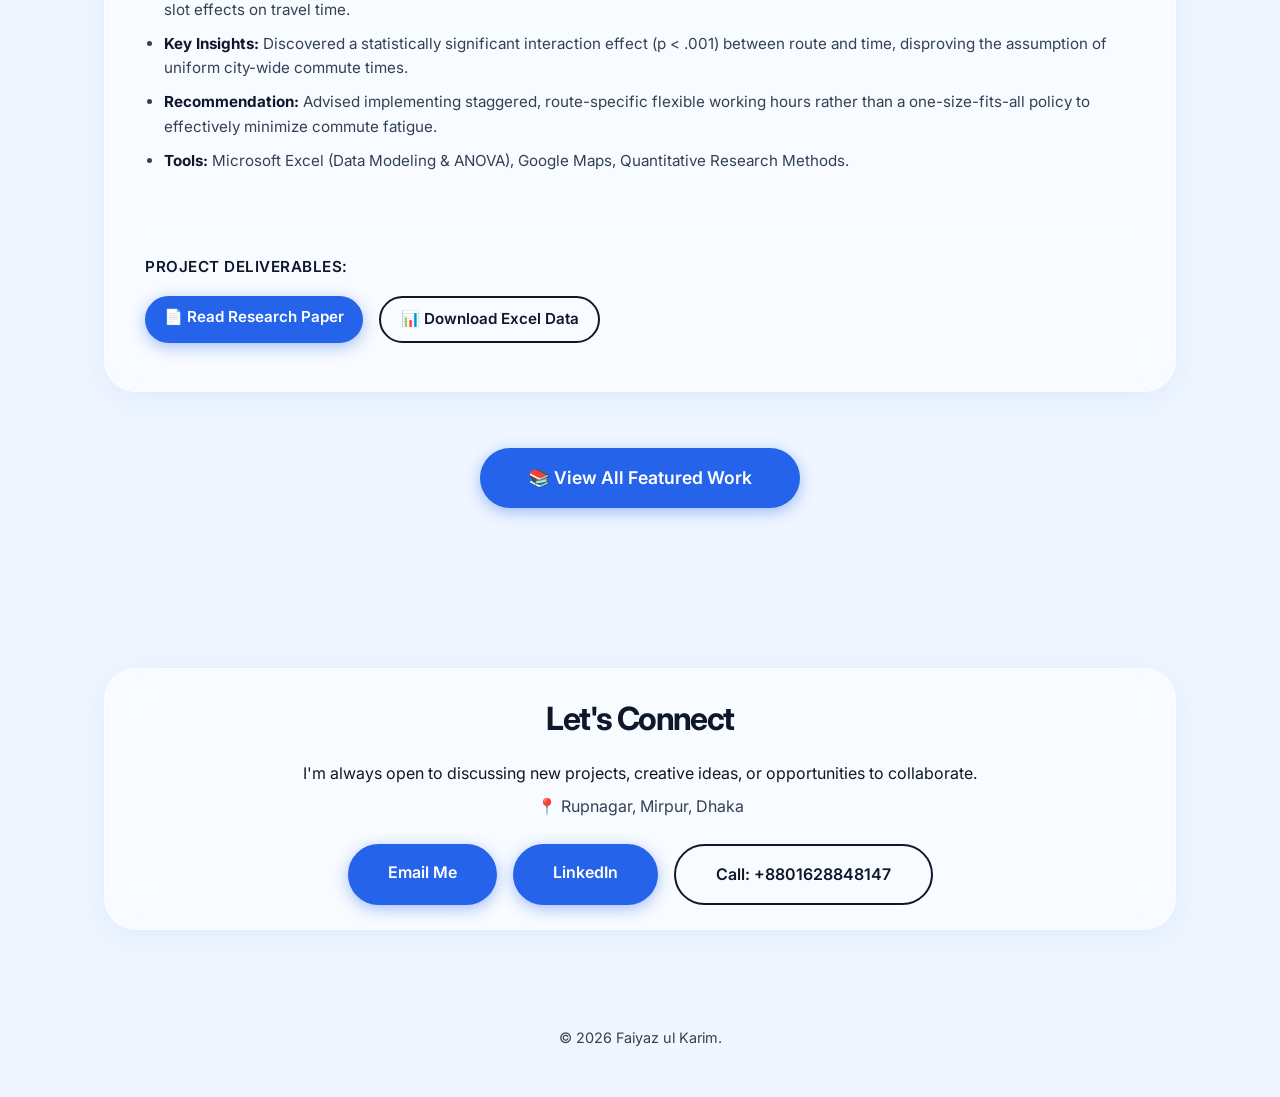
==== commit 75a231c3: "Update index.html" ====
--- a/index.html
+++ b/index.html
@@ -1,8 +1,6 @@
 <!DOCTYPE html>
 <html lang="en" data-theme="dark">
 <head>
-<head>
-    <!-- Your existing tags -->
     <meta charset="UTF-8">
     <meta name="viewport" content="width=device-width, initial-scale=1.0">
     <title>Faiyaz ul Karim | Portfolio</title>
@@ -10,19 +8,21 @@
     <link href="https://fonts.googleapis.com/css2?family=Inter:wght@300;400;600;700&display=swap" rel="stylesheet">
     <link rel="stylesheet" href="style.css">
     
-    <!-- Add this style block -->
+    <!-- Fixes the scroll overlap issue -->
     <style>
         html {
             scroll-padding-top: 120px; 
         }
     </style>
 </head>
-</head>
 <body>
-    <nav class="glass-nav">
-        <div class="logo">
-            <a href="#home"><img src="fk-logo.jpg" alt="FK Logo"></a>
+    
+    <!-- NEW PILL NAVIGATION BAR -->
+    <nav class="pill-nav">
+        <div class="nav-logo">
+            <a href="#home">Faiyaz ul <span class="highlight-cyan">Karim</span></a>
         </div>
+        
         <ul class="nav-links">
             <li><a href="#about">About</a></li>
             <li><a href="#education">Education</a></li>
@@ -33,27 +33,27 @@
             <li><a href="#projects">Projects</a></li>
             <li><a href="#contact">Contact</a></li>
         </ul>
-        <button id="theme-toggle" class="theme-toggle" aria-label="Toggle Theme">
-            <div class="toggle-track">
-                <div class="toggle-thumb">
-                    <svg class="sun-icon" xmlns="http://www.w3.org/2000/svg" viewBox="0 0 24 24" fill="none" stroke="currentColor" stroke-width="2" stroke-linecap="round" stroke-linejoin="round">
-                        <circle cx="12" cy="12" r="5"></circle>
-                        <line x1="12" y1="1" x2="12" y2="3"></line>
-                        <line x1="12" y1="21" x2="12" y2="23"></line>
-                        <line x1="4.22" y1="4.22" x2="5.64" y2="5.64"></line>
-                        <line x1="18.36" y1="18.36" x2="19.78" y2="19.78"></line>
-                        <line x1="1" y1="12" x2="3" y2="12"></line>
-                        <line x1="21" y1="12" x2="23" y2="12"></line>
-                        <line x1="4.22" y1="19.78" x2="5.64" y2="18.36"></line>
-                        <line x1="18.36" y1="5.64" x2="19.78" y2="4.22"></line>
-                    </svg>
-                    <svg class="moon-icon" xmlns="http://www.w3.org/2000/svg" viewBox="0 0 24 24" fill="none" stroke="currentColor" stroke-width="2" stroke-linecap="round" stroke-linejoin="round">
-                        <path d="M21 12.79A9 9 0 1 1 11.21 3 7 7 0 0 0 21 12.79z"></path>
-                    </svg>
-                </div>
+
+        <button id="theme-toggle" class="circle-btn" aria-label="Toggle Theme">
+            <div class="toggle-track" style="background: transparent; border: none; width: 100%; height: 100%; display: flex; align-items: center; justify-content: center;">
+                <svg class="sun-icon" style="width: 18px; height: 18px; display: none;" xmlns="http://www.w3.org/2000/svg" viewBox="0 0 24 24" fill="none" stroke="currentColor" stroke-width="2" stroke-linecap="round" stroke-linejoin="round">
+                    <circle cx="12" cy="12" r="5"></circle>
+                    <line x1="12" y1="1" x2="12" y2="3"></line>
+                    <line x1="12" y1="21" x2="12" y2="23"></line>
+                    <line x1="4.22" y1="4.22" x2="5.64" y2="5.64"></line>
+                    <line x1="18.36" y1="18.36" x2="19.78" y2="19.78"></line>
+                    <line x1="1" y1="12" x2="3" y2="12"></line>
+                    <line x1="21" y1="12" x2="23" y2="12"></line>
+                    <line x1="4.22" y1="19.78" x2="5.64" y2="18.36"></line>
+                    <line x1="18.36" y1="5.64" x2="19.78" y2="4.22"></line>
+                </svg>
+                <svg class="moon-icon" style="width: 18px; height: 18px;" xmlns="http://www.w3.org/2000/svg" viewBox="0 0 24 24" fill="none" stroke="currentColor" stroke-width="2" stroke-linecap="round" stroke-linejoin="round">
+                    <path d="M21 12.79A9 9 0 1 1 11.21 3 7 7 0 0 0 21 12.79z"></path>
+                </svg>
             </div>
         </button>
     </nav>
+    <!-- END NAVIGATION -->
 
     <main>
         <section id="home" class="hero section">
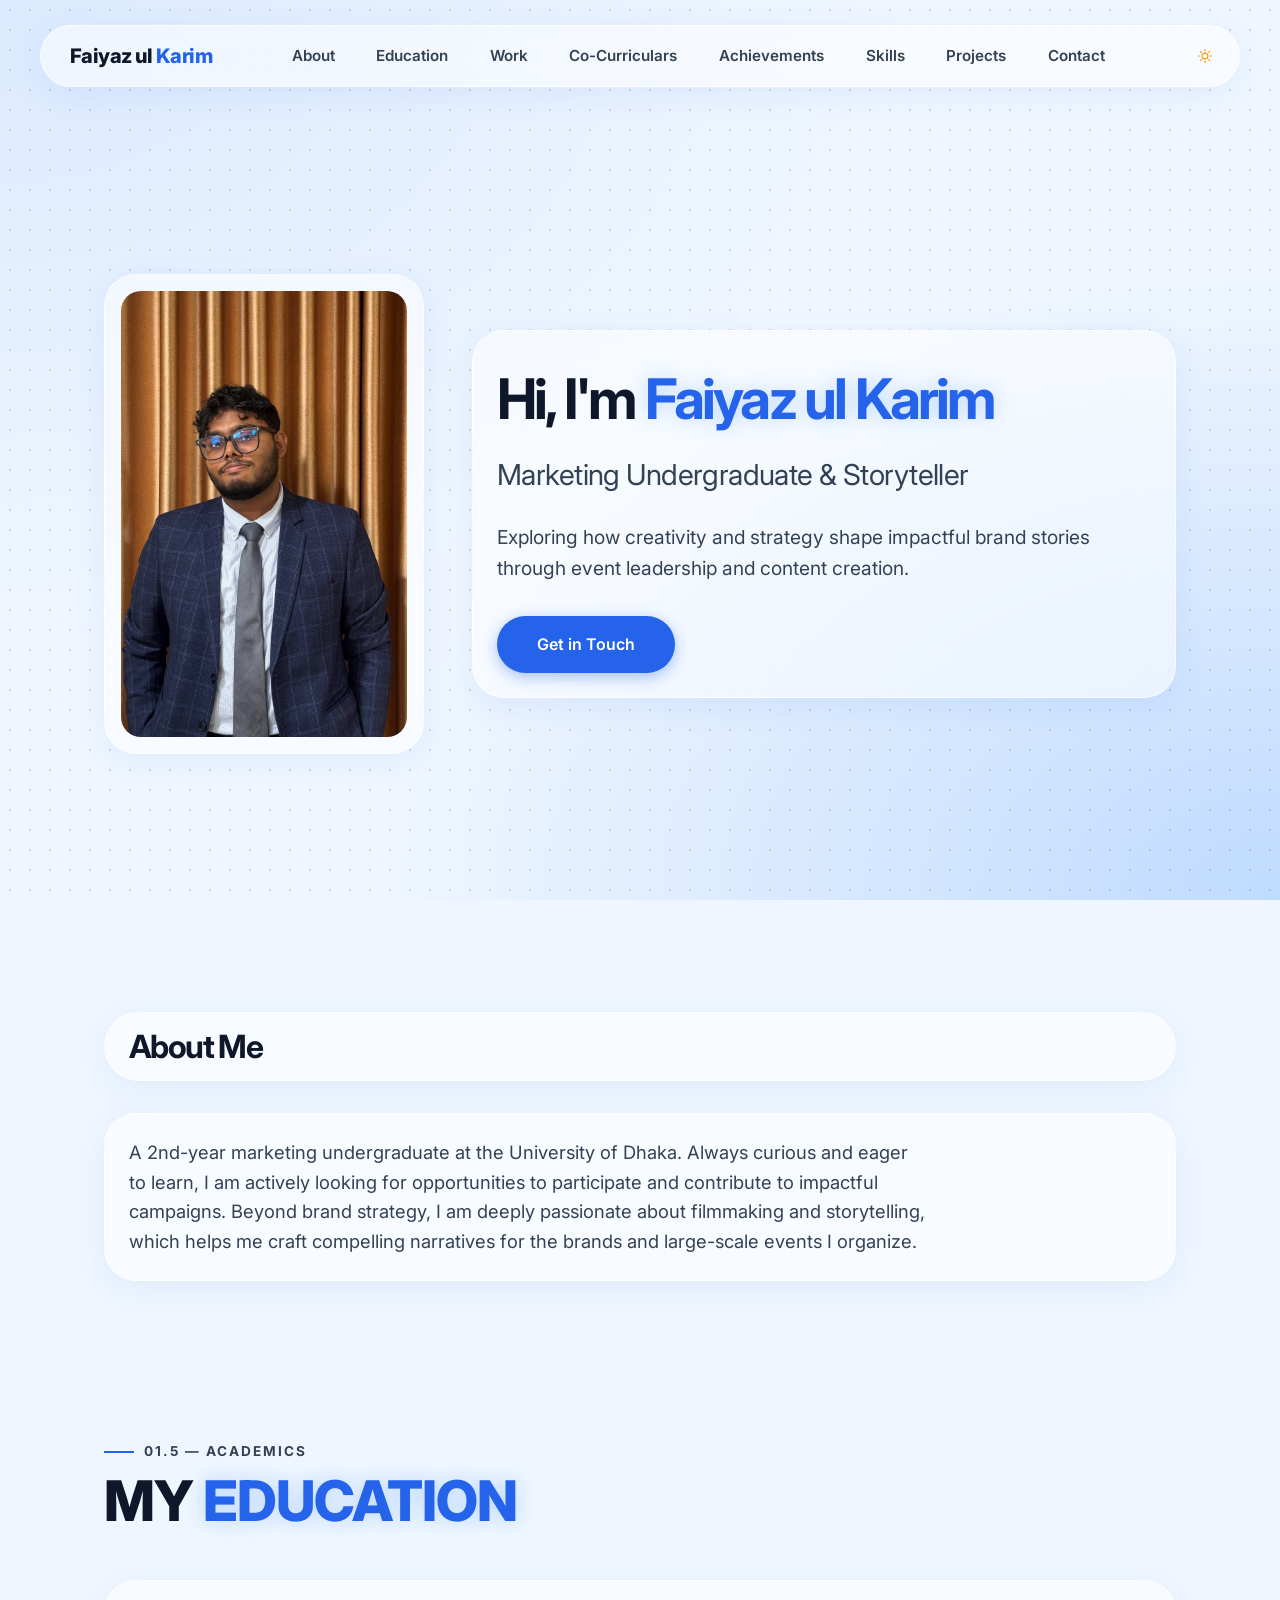
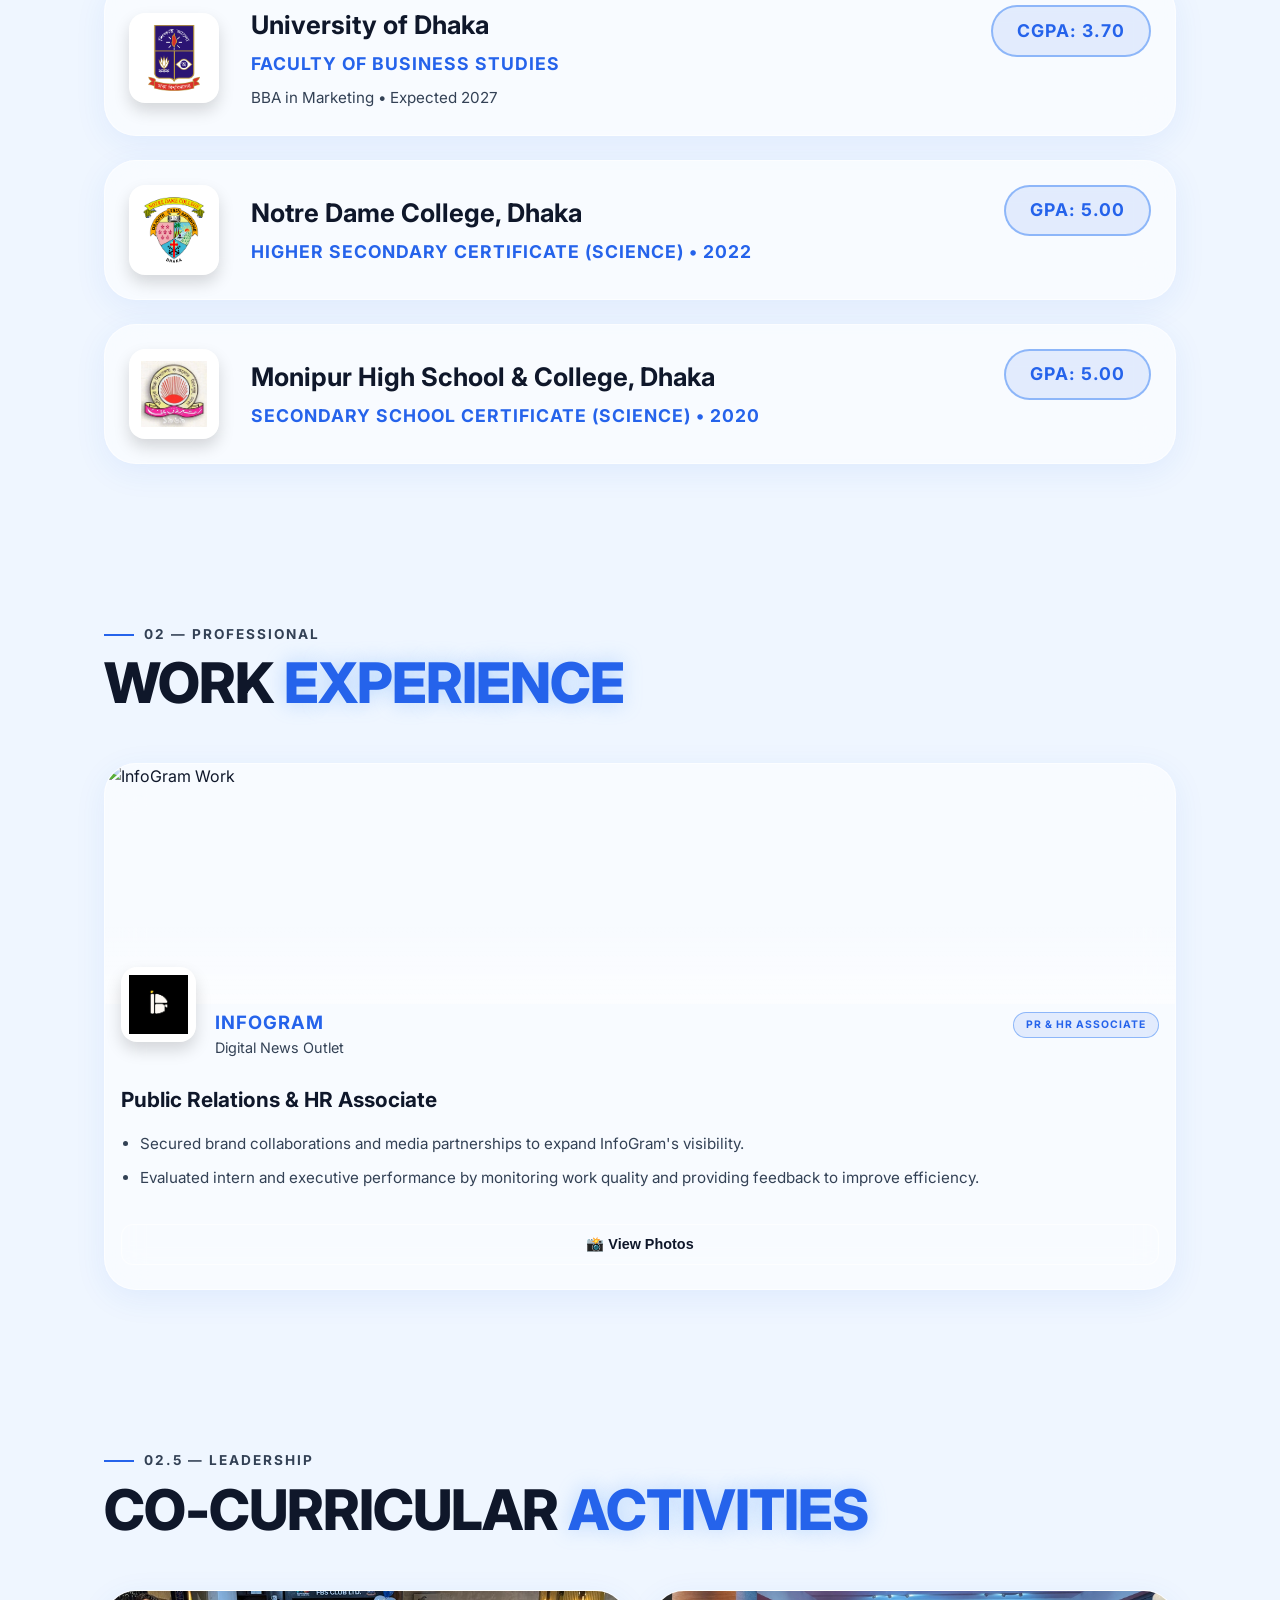
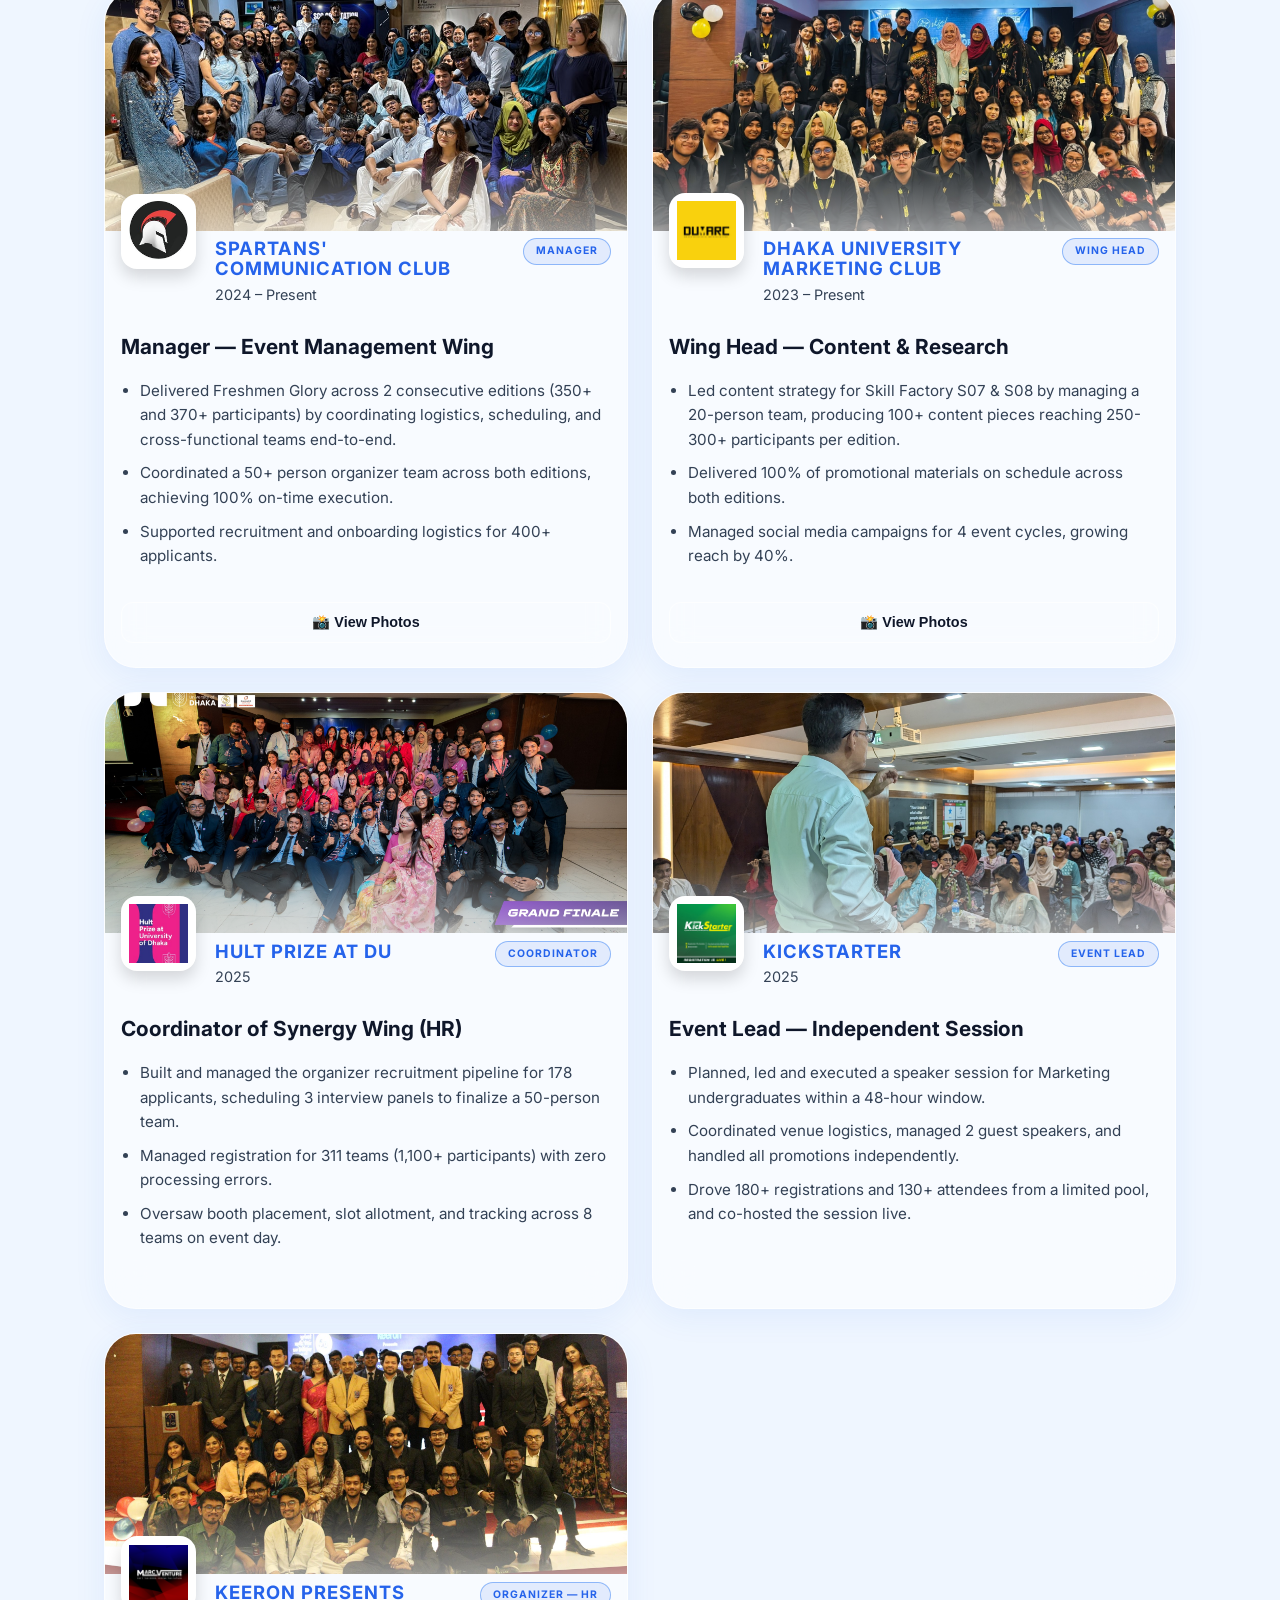
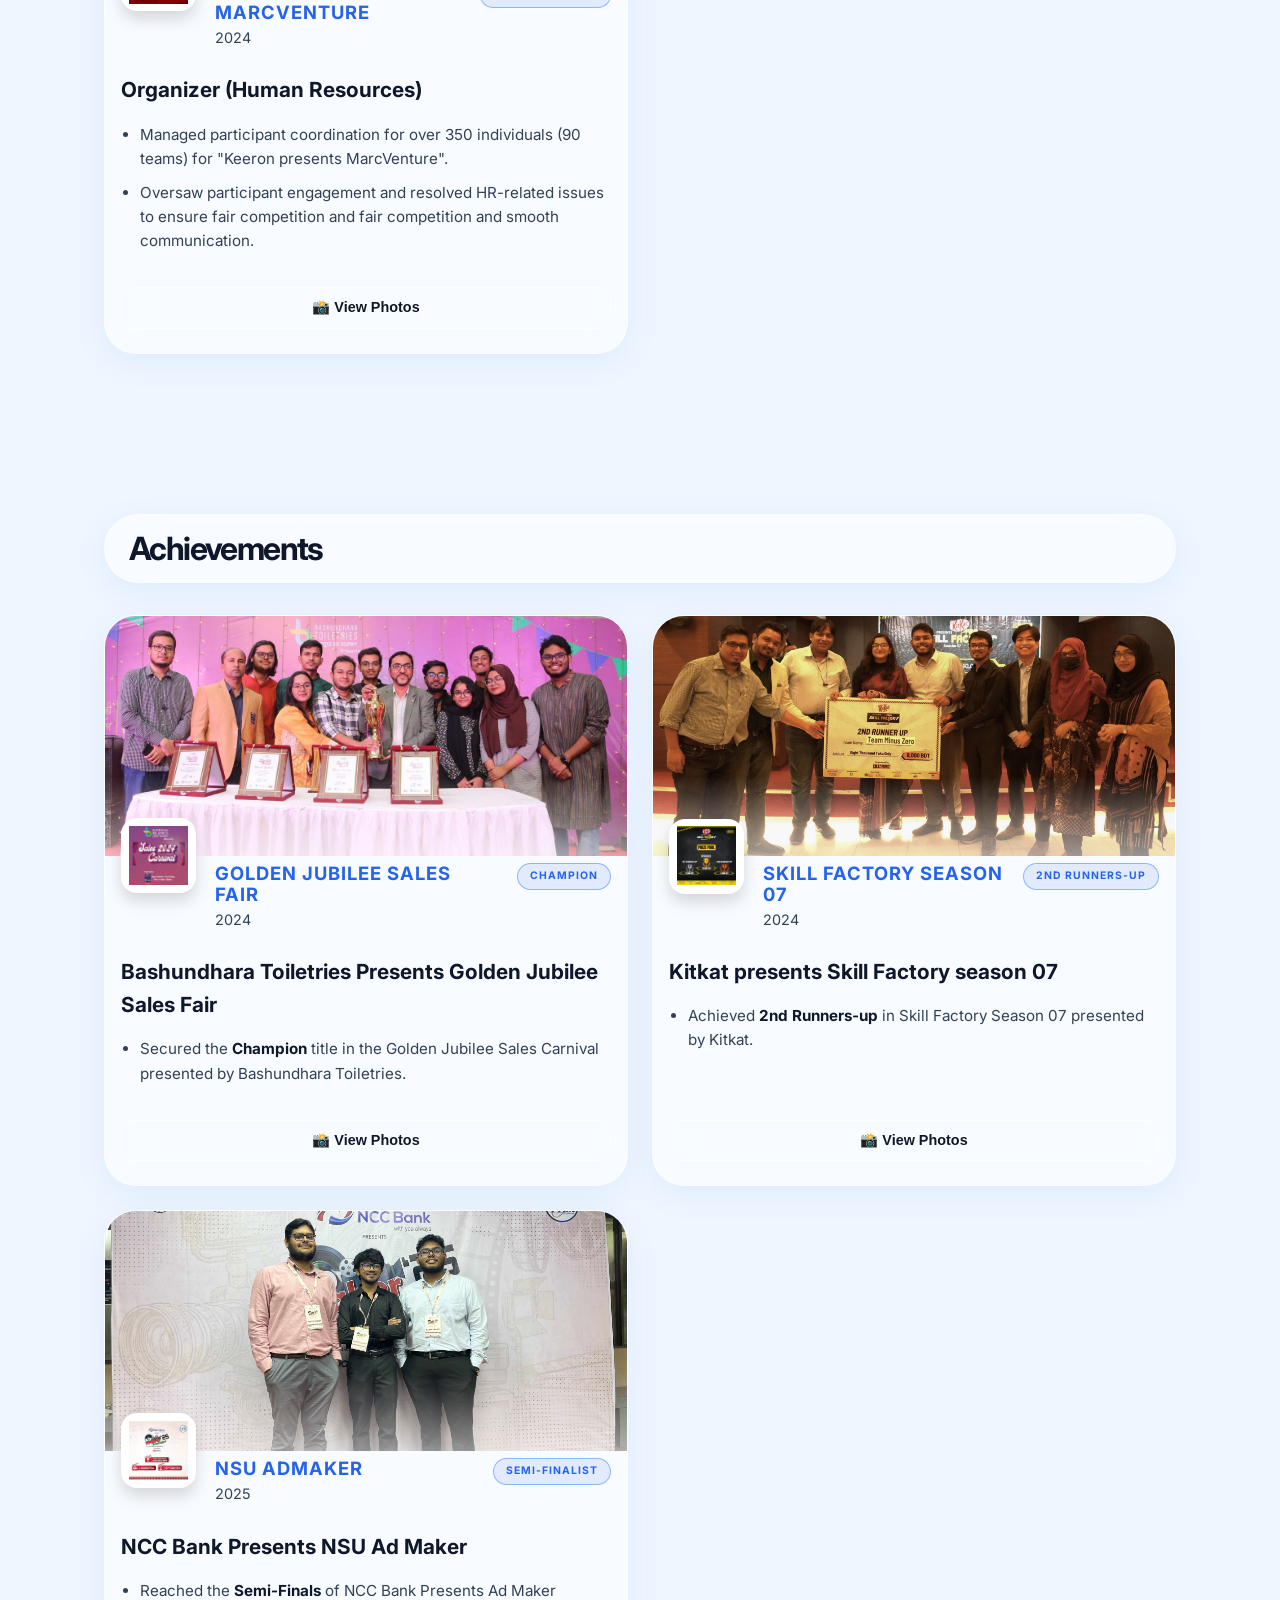
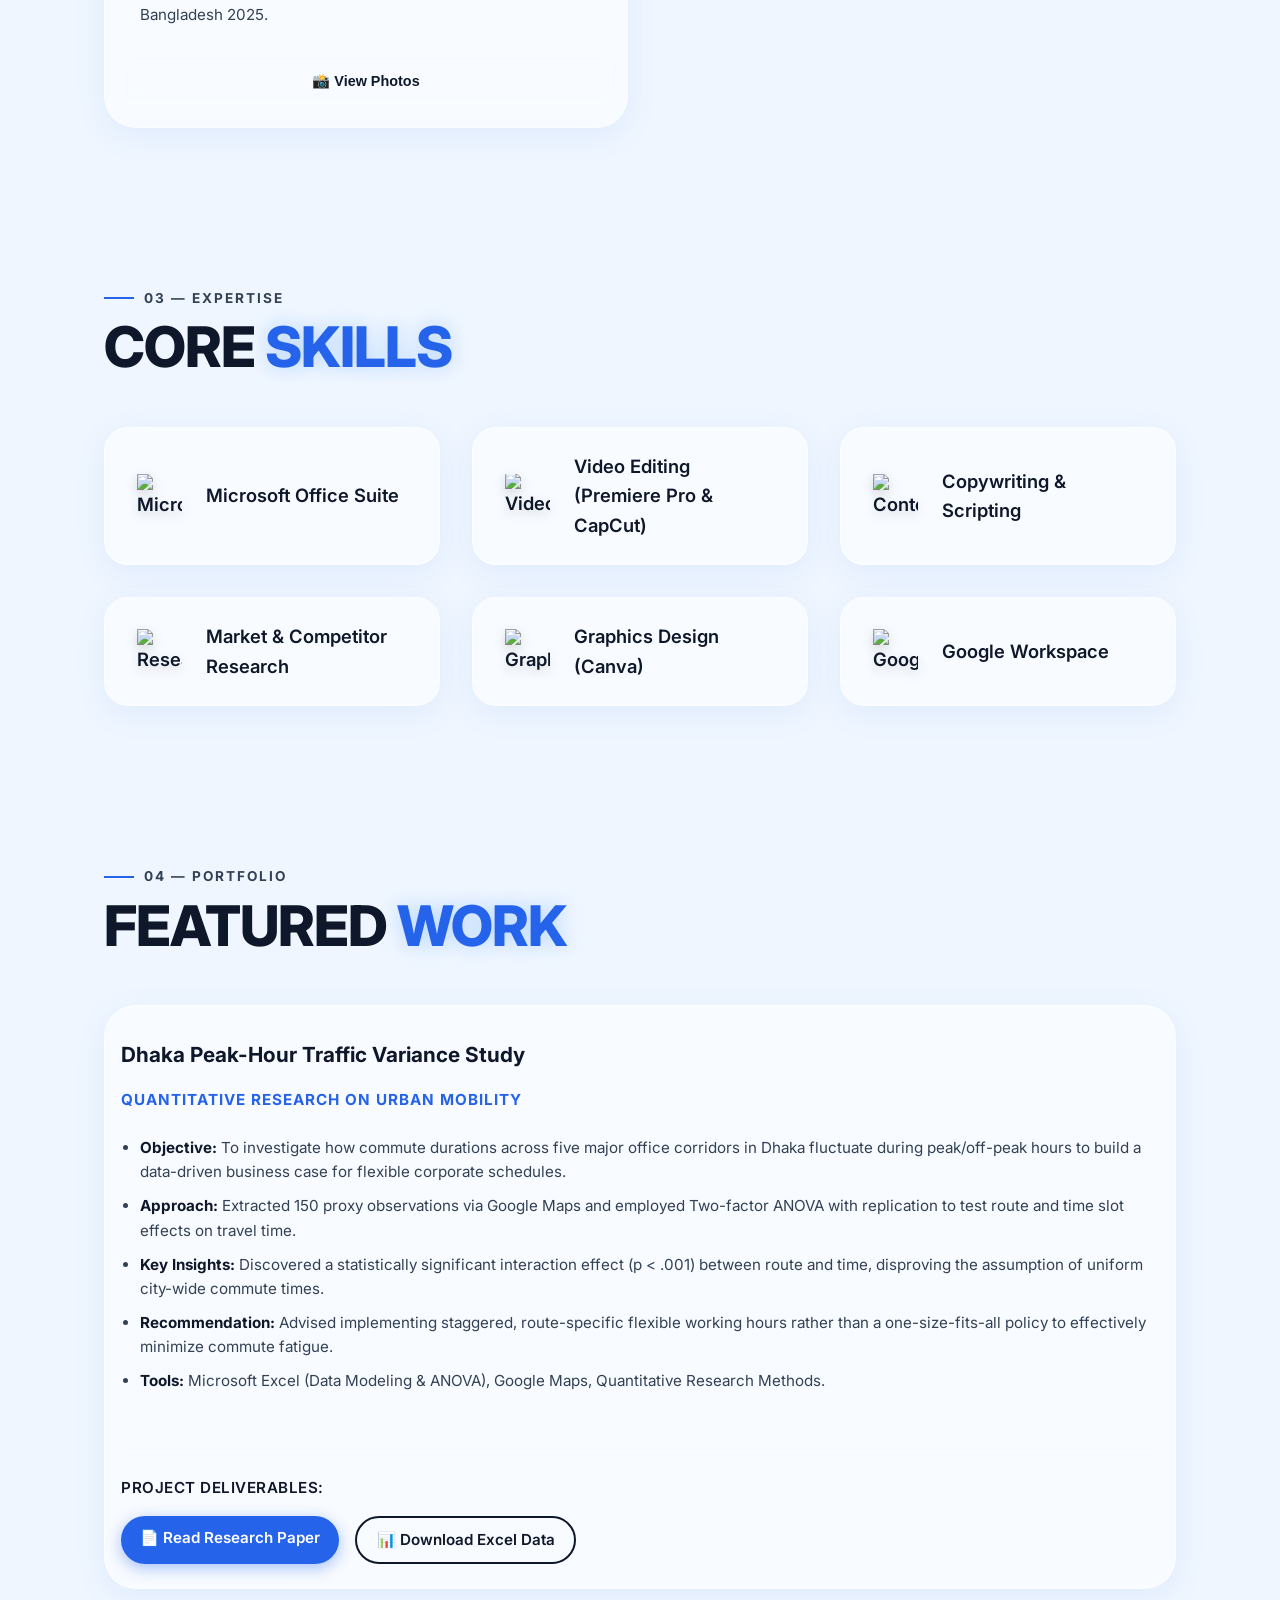
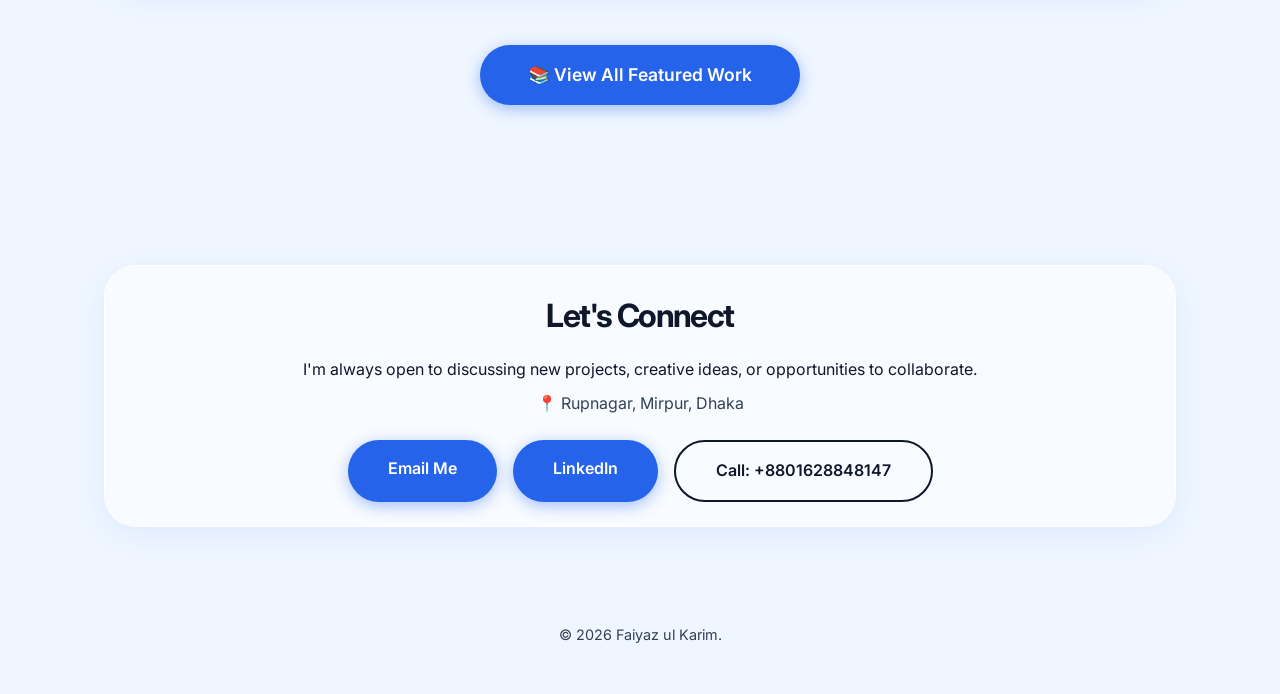
==== commit e26bfae6: "Update index.html" ====
--- a/index.html
+++ b/index.html
@@ -35,22 +35,20 @@
         </ul>
 
         <button id="theme-toggle" class="circle-btn" aria-label="Toggle Theme">
-            <div class="toggle-track" style="background: transparent; border: none; width: 100%; height: 100%; display: flex; align-items: center; justify-content: center;">
-                <svg class="sun-icon" style="width: 18px; height: 18px; display: none;" xmlns="http://www.w3.org/2000/svg" viewBox="0 0 24 24" fill="none" stroke="currentColor" stroke-width="2" stroke-linecap="round" stroke-linejoin="round">
-                    <circle cx="12" cy="12" r="5"></circle>
-                    <line x1="12" y1="1" x2="12" y2="3"></line>
-                    <line x1="12" y1="21" x2="12" y2="23"></line>
-                    <line x1="4.22" y1="4.22" x2="5.64" y2="5.64"></line>
-                    <line x1="18.36" y1="18.36" x2="19.78" y2="19.78"></line>
-                    <line x1="1" y1="12" x2="3" y2="12"></line>
-                    <line x1="21" y1="12" x2="23" y2="12"></line>
-                    <line x1="4.22" y1="19.78" x2="5.64" y2="18.36"></line>
-                    <line x1="18.36" y1="5.64" x2="19.78" y2="4.22"></line>
-                </svg>
-                <svg class="moon-icon" style="width: 18px; height: 18px;" xmlns="http://www.w3.org/2000/svg" viewBox="0 0 24 24" fill="none" stroke="currentColor" stroke-width="2" stroke-linecap="round" stroke-linejoin="round">
-                    <path d="M21 12.79A9 9 0 1 1 11.21 3 7 7 0 0 0 21 12.79z"></path>
-                </svg>
-            </div>
+            <svg class="sun-icon" xmlns="http://www.w3.org/2000/svg" viewBox="0 0 24 24" fill="none" stroke="currentColor" stroke-width="2" stroke-linecap="round" stroke-linejoin="round">
+                <circle cx="12" cy="12" r="5"></circle>
+                <line x1="12" y1="1" x2="12" y2="3"></line>
+                <line x1="12" y1="21" x2="12" y2="23"></line>
+                <line x1="4.22" y1="4.22" x2="5.64" y2="5.64"></line>
+                <line x1="18.36" y1="18.36" x2="19.78" y2="19.78"></line>
+                <line x1="1" y1="12" x2="3" y2="12"></line>
+                <line x1="21" y1="12" x2="23" y2="12"></line>
+                <line x1="4.22" y1="19.78" x2="5.64" y2="18.36"></line>
+                <line x1="18.36" y1="5.64" x2="19.78" y2="4.22"></line>
+            </svg>
+            <svg class="moon-icon" xmlns="http://www.w3.org/2000/svg" viewBox="0 0 24 24" fill="none" stroke="currentColor" stroke-width="2" stroke-linecap="round" stroke-linejoin="round">
+                <path d="M21 12.79A9 9 0 1 1 11.21 3 7 7 0 0 0 21 12.79z"></path>
+            </svg>
         </button>
     </nav>
     <!-- END NAVIGATION -->
--- a/style.css
+++ b/style.css
@@ -42,7 +42,7 @@
 
 html {
     scroll-behavior: smooth;
-    scroll-padding-top: 100px; /* Adjust this to match the height of your nav bar + some breathing room */
+    scroll-padding-top: 120px; /* FIXED: Prevents the pill-nav from overlapping section titles */
 }
 
 body {
@@ -80,7 +80,7 @@
     border: 1px solid var(--glass-border);
     border-radius: 32px; 
     box-shadow: var(--glass-shadow);
-    padding: 2.5rem;
+    padding: 1.5rem; /* Reduced from 2.5rem */
     transition: transform 0.4s cubic-bezier(0.34, 1.56, 0.64, 1), box-shadow 0.4s ease, border-color 0.4s ease;
 }
 
@@ -90,7 +90,9 @@
     border-color: var(--accent-color);
 }
 
-/* Navigation */
+/* =========================================
+   ORIGINAL GLASS NAVIGATION BAR
+   ========================================= */
 .glass-nav {
     position: fixed;
     top: 1rem;
@@ -115,6 +117,28 @@
     color: var(--accent-color);
 }
 
+/* --- FIX: Force the nav logo to stay small --- */
+.logo {
+    display: flex;
+    align-items: center;
+    padding: 0;
+    margin: 0;
+}
+
+.logo img, .logo a img {
+    width: 42px !important;
+    height: 42px !important;
+    object-fit: cover !important;
+    border-radius: 8px;
+    display: block;
+    transition: transform 0.3s ease, box-shadow 0.3s ease;
+}
+
+.logo img:hover, .logo a img:hover {
+    transform: scale(1.1) rotate(-5deg);
+    box-shadow: 0 4px 12px rgba(96, 165, 250, 0.4);
+}
+
 .nav-links {
     display: flex;
     list-style: none;
@@ -136,7 +160,118 @@
     text-shadow: 0 0 12px var(--accent-color); 
 }
 
-/* --- NEW ANIMATED THEME TOGGLE --- */
+/* =========================================
+   NEW PILL NAVIGATION BAR STYLES
+   ========================================= */
+.pill-nav {
+    position: fixed;
+    top: 25px;
+    left: 50%;
+    transform: translateX(-50%);
+    width: 95%; 
+    max-width: 1200px;
+    background-color: var(--glass-bg);
+    backdrop-filter: blur(20px);
+    -webkit-backdrop-filter: blur(20px);
+    border: 1px solid var(--glass-border);
+    border-radius: 100px;
+    display: flex;
+    justify-content: space-between;
+    align-items: center;
+    padding: 0.5rem 0.8rem;
+    z-index: 1000;
+    box-shadow: var(--glass-shadow);
+}
+
+[data-theme="dark"] .pill-nav {
+    background-color: #0d1117; /* Solid dark background for Dark Mode */
+    border-color: rgba(255, 255, 255, 0.1);
+    box-shadow: 0 10px 30px rgba(0, 0, 0, 0.5);
+}
+
+.nav-logo a {
+    font-family: 'Inter', sans-serif;
+    font-size: 1.25rem;
+    font-weight: 800;
+    color: var(--text-color);
+    text-decoration: none;
+    letter-spacing: -0.5px;
+    padding-left: 1rem;
+}
+
+.nav-logo .highlight-cyan {
+    color: var(--accent-color); 
+}
+
+[data-theme="dark"] .nav-logo .highlight-cyan {
+    color: #00e5ff; /* Matches exact cyan in your reference for dark mode */
+}
+
+.pill-nav .nav-links {
+    display: flex;
+    list-style: none;
+    gap: 0.2rem;
+    margin: 0;
+    padding: 0;
+    align-items: center;
+}
+
+.pill-nav .nav-links a {
+    color: var(--text-secondary);
+    text-decoration: none;
+    font-size: 0.95rem;
+    font-weight: 600;
+    padding: 0.6rem 1.2rem;
+    border-radius: 100px; 
+    transition: all 0.3s ease;
+}
+
+.pill-nav .nav-links a:hover {
+    color: var(--text-color);
+}
+
+.pill-nav .nav-links a.active {
+    background-color: rgba(0, 0, 0, 0.05); /* Light mode pill background */
+    color: var(--text-color);
+}
+
+[data-theme="dark"] .pill-nav .nav-links a.active {
+    background-color: #21262d; /* Dark mode pill background */
+    color: #ffffff;
+}
+
+/* Circular Theme Button specifically for Pill Nav */
+.circle-btn {
+    background-color: transparent;
+    border: 1px solid var(--glass-border);
+    border-radius: 50%;
+    width: 42px;
+    height: 42px;
+    display: flex;
+    align-items: center;
+    justify-content: center;
+    cursor: pointer;
+    color: var(--text-secondary);
+    transition: all 0.3s ease;
+}
+
+[data-theme="dark"] .circle-btn {
+    background-color: #161b22;
+    border-color: rgba(255, 255, 255, 0.15);
+    color: #9ca3af;
+}
+
+.circle-btn:hover {
+    color: var(--accent-color);
+    border-color: var(--accent-color);
+}
+
+[data-theme="dark"] .circle-btn:hover {
+    color: #ffffff;
+    border-color: rgba(255, 255, 255, 0.3);
+}
+
+/* --- ANIMATED THEME TOGGLE (Original Track) --- */
 .theme-toggle {
     background: transparent;
     border: none;
@@ -150,10 +285,9 @@
 }
 
 .theme-toggle:hover {
-    transform: scale(1.05); /* Gentle scale instead of the old tilt */
-}
-
-/* The outer pill shape */
+    transform: scale(1.05);
+}
+
 .toggle-track {
     width: 64px;
     height: 32px;
@@ -171,7 +305,6 @@
     box-shadow: inset 0 2px 6px rgba(0,0,0,0.4);
 }
 
-/* The sliding circle inside */
 .toggle-thumb {
     position: absolute;
     top: 2px;
@@ -183,19 +316,16 @@
     display: flex;
     align-items: center;
     justify-content: center;
-    /* This creates the smooth sliding motion! */
     transition: transform 0.4s cubic-bezier(0.34, 1.56, 0.64, 1), background 0.3s ease;
     box-shadow: 0 2px 6px rgba(0,0,0,0.15);
 }
 
-/* Slide it to the right in Dark Mode */
 [data-theme="dark"] .toggle-thumb {
     transform: translateX(32px); 
     background: #0f172a; 
     box-shadow: 0 2px 8px rgba(0,0,0,0.5);
 }
 
-/* Icon base styles */
 .sun-icon, .moon-icon {
     width: 14px;
     height: 14px;
@@ -203,27 +333,23 @@
     transition: opacity 0.3s ease, transform 0.5s cubic-bezier(0.34, 1.56, 0.64, 1);
 }
 
-/* Sun active state (Light Mode) */
 .sun-icon {
-    color: #f59e0b; /* Warm amber color */
+    color: #f59e0b;
     opacity: 1;
     transform: rotate(0deg);
 }
 
-/* Sun hidden state (Dark Mode) */
 [data-theme="dark"] .sun-icon {
     opacity: 0;
-    transform: rotate(-90deg); /* Spins out as it fades */
-}
-
-/* Moon hidden state (Light Mode) */
+    transform: rotate(-90deg);
+}
+
 .moon-icon {
-    color: #60a5fa; /* Glowing neon blue */
+    color: #60a5fa;
     opacity: 0;
-    transform: rotate(90deg); /* Spins out as it fades */
-}
-
-/* Moon active state (Dark Mode) */
+    transform: rotate(90deg);
+}
+
 [data-theme="dark"] .moon-icon {
     opacity: 1;
     transform: rotate(0deg);
@@ -397,7 +523,7 @@
 .exp-grid {
     display: grid;
     grid-template-columns: repeat(auto-fit, minmax(350px, 1fr));
-    gap: 2.5rem;
+    gap: 1.5rem; /* Tighter grid spacing */
 }
 
 .exp-card {
@@ -405,6 +531,7 @@
     flex-direction: column;
     padding: 0; 
     overflow: hidden;
+    min-height: 300px; /* From project section improvements */
 }
 
 .exp-img-wrapper {
@@ -430,7 +557,7 @@
 }
 
 .exp-content {
-    padding: 0 2rem 2.5rem 2rem;
+    padding: 0 1rem 1.5rem 1rem; /* Reduced inner padding */
     flex-grow: 1;
     display: flex;
     flex-direction: column;
@@ -439,7 +566,7 @@
 
 /* Aligns everything to the top of the row to control exactly where things sit */
 .exp-header {
-    position: relative; /* This acts as the anchor for the badge */
+    position: relative;
     display: flex;
     align-items: flex-start; 
     width: 100%;
@@ -465,14 +592,13 @@
     object-fit: contain;
 }
 
-/* Pushes the text completely DOWN and OFF the image */
 .exp-header-info {
     display: flex;
     flex-direction: column;
     justify-content: center;
     gap: 4px;
-    margin-top: 45px; /* 45px pushes it safely below the 37.5px image line */
-    padding-right: 130px; /* Prevents text from overlapping the absolute badge */
+    margin-top: 45px; 
+    padding-right: 130px; 
 }
 
 .exp-header-info .company {
@@ -489,7 +615,6 @@
     color: var(--text-secondary);
 }
 
-/* Smaller badge, pinned perfectly to the top right */
 .exp-badge {
     position: absolute; 
     right: 0;           
@@ -503,7 +628,7 @@
     font-weight: 700;
     text-transform: uppercase;
     letter-spacing: 1px;
-    background: var(--badge-bg); /* This now swaps automatically based on the theme! */
+    background: var(--badge-bg); 
     white-space: nowrap; 
 }
 
@@ -514,6 +639,20 @@
     color: var(--text-color);
 }
 
+#projects .exp-title {
+    margin-bottom: 1rem;
+}
+
+#projects .exp-content p {
+    font-size: 0.95rem;
+    color: var(--text-secondary);
+    margin-bottom: 0.5rem;
+}
+
+#projects strong {
+    color: var(--text-color);
+}
+
 .exp-details {
     list-style-position: outside;
     margin-left: 1.2rem;
@@ -525,6 +664,26 @@
 
 .exp-details li { margin-bottom: 0.6rem; }
 .exp-details li strong { color: var(--text-color); }
+
+/* Smaller Deliverables Section */
+.deliverables-container {
+    margin-top: 1rem;
+    padding-top: 1rem;
+    border-top: 1px solid var(--glass-border);
+}
+
+.deliverable-buttons {
+    display: flex; 
+    gap: 0.75rem; 
+    flex-wrap: wrap;
+    margin-top: 0.5rem;
+}
+
+/* Compact button style for cards */
+.btn-sm {
+    padding: 0.5rem 1rem !important;
+    font-size: 0.85rem !important;
+}
 
 .btn-photos {
     background: transparent;
@@ -613,7 +772,6 @@
 
 .modal-close:hover { color: var(--accent-color); }
 
-
 /* --- SKILLS ICONS STYLING --- */
 .skills-grid {
     display: grid;
@@ -660,96 +818,24 @@
     .profile-img-container { width: 250px; height: 350px; }
     .hero h1 { font-size: 2.5rem; }
     .hero h2 { font-size: 1.5rem; }
+    
     .nav-links { display: none; }
     .glass-nav { border-radius: 20px; }
+    .pill-nav .nav-links { display: none; } /* Mobile hide for pill nav */
+    
     .main-heading { font-size: 2.5rem; }
     
-    /* Make the header stack neatly on smaller mobile screens */
-    .exp-header { flex-wrap: wrap; }
     .exp-header-info { padding-right: 0; }
-    .exp-badge { margin-left: 0; margin-top: 10px; }
-    /* Mobile adjustments */
     .exp-header { flex-wrap: wrap; }
     .exp-badge { 
-        position: relative; /* Resets positioning for mobile */
+        position: relative; 
         top: auto; 
         right: auto; 
         margin-top: 10px; 
+        margin-left: 0;
     }
 }
-/* --- FIX: Force the nav logo to stay small --- */
-.logo {
-    display: flex;
-    align-items: center;
-    padding: 0;
-    margin: 0;
-}
-
-.logo img, .logo a img {
-    width: 42px !important;
-    height: 42px !important;
-    object-fit: cover !important;
-    border-radius: 8px;
-    display: block;
-    transition: transform 0.3s ease, box-shadow 0.3s ease;
-}
-
-.logo img:hover, .logo a img:hover {
-    transform: scale(1.1) rotate(-5deg);
-    box-shadow: 0 4px 12px rgba(96, 165, 250, 0.4);
-}
-/* --- PROJECTS SECTION IMPROVEMENT --- */
-#projects .exp-content p {
-    font-size: 0.95rem;
-    color: var(--text-secondary);
-    margin-bottom: 0.5rem;
-}
-
-#projects .exp-title {
-    margin-bottom: 1rem;
-}
-
-#projects strong {
-    color: var(--text-color);
-}
-#projects .exp-card {
-    min-height: 300px;
-}
-
-/* Tighter grid spacing */
-.exp-grid {
-    gap: 1.5rem; /* Reduced from 2.5rem */
-}
-
-/* Reduce bubble padding */
-.glass-bubble {
-    padding: 1.5rem; /* Reduced from 2.5rem */
-}
-
-/* Adjust project-specific content spacing */
-.exp-content {
-    padding: 0 1rem 1.5rem 1rem; /* Reduced inner padding */
-}
-
-/* Smaller Deliverables Section */
-.deliverables-container {
-    margin-top: 1rem;
-    padding-top: 1rem;
-    border-top: 1px solid var(--glass-border);
-}
-
-.deliverable-buttons {
-    display: flex; 
-    gap: 0.75rem; 
-    flex-wrap: wrap;
-    margin-top: 0.5rem;
-}
-
-/* Compact button style for cards */
-.btn-sm {
-    padding: 0.5rem 1rem !important;
-    font-size: 0.85rem !important;
-}
+
 /* Placeholder Image Styling */
 .image-placeholder {
     margin: 2.5rem 0;
@@ -765,7 +851,7 @@
     object-fit: cover;
     display: block;
     margin-bottom: 1rem;
-    background: #1e293b; /* Fallback color */
+    background: #1e293b; 
 }
 
 .image-placeholder .caption {
@@ -775,18 +861,9 @@
     margin-bottom: 0;
 }
 
-.blog-text article h2 {
-    font-size: 1.8rem;
-    font-weight: 700;
-    margin-top: 3rem;
-    margin-bottom: 1rem;
-    color: var(--text-color);
-}
 /* =========================================
    FIXED BLOG/ARTICLE PAGE STYLES
    ========================================= */
-
-/* Ensure the nav doesn't overlap the content */
 .blog-nav {
     position: sticky;
     top: 0;
@@ -794,12 +871,11 @@
     justify-content: space-between;
     align-items: center;
     padding: 1rem 5%;
-    background: var(--bg-color); /* Matches theme */
+    background: var(--bg-color); 
     z-index: 1000;
     border-bottom: 1px solid var(--glass-border);
 }
 
-/* Cinematic Hero Header */
 .blog-hero {
     position: relative;
     width: 100%;
@@ -816,7 +892,7 @@
 }
 
 .blog-title {
-    font-size: clamp(2rem, 5vw, 3.5rem); /* Responsive text */
+    font-size: clamp(2rem, 5vw, 3.5rem); 
     font-weight: 800;
     color: #ffffff;
     line-height: 1.1;
@@ -831,16 +907,14 @@
     font-size: 0.9rem;
 }
 
-/* The Reading Container - This is the most important fix */
 .blog-main {
-    max-width: 850px; /* Limits width for readability */
-    margin: -50px auto 4rem auto; /* Pulls intro up onto the image slightly */
+    max-width: 850px; 
+    margin: -50px auto 4rem auto; 
     padding: 0 5%;
     position: relative;
     z-index: 10;
 }
 
-/* Styled Intro Block */
 .blog-intro {
     border-left: 5px solid var(--accent-color);
     background: var(--glass-bg);
@@ -853,7 +927,6 @@
     box-shadow: var(--glass-shadow);
 }
 
-/* Article Body Typography */
 .blog-text {
     color: var(--text-color);
     line-height: 1.8;
@@ -871,7 +944,6 @@
     color: var(--text-secondary);
 }
 
-/* Responsive fixes */
 @media (max-width: 768px) {
     .blog-hero { min-height: 40vh; padding: 2rem 5%; }
     .blog-intro { padding: 1.5rem; font-size: 1.1rem; }
